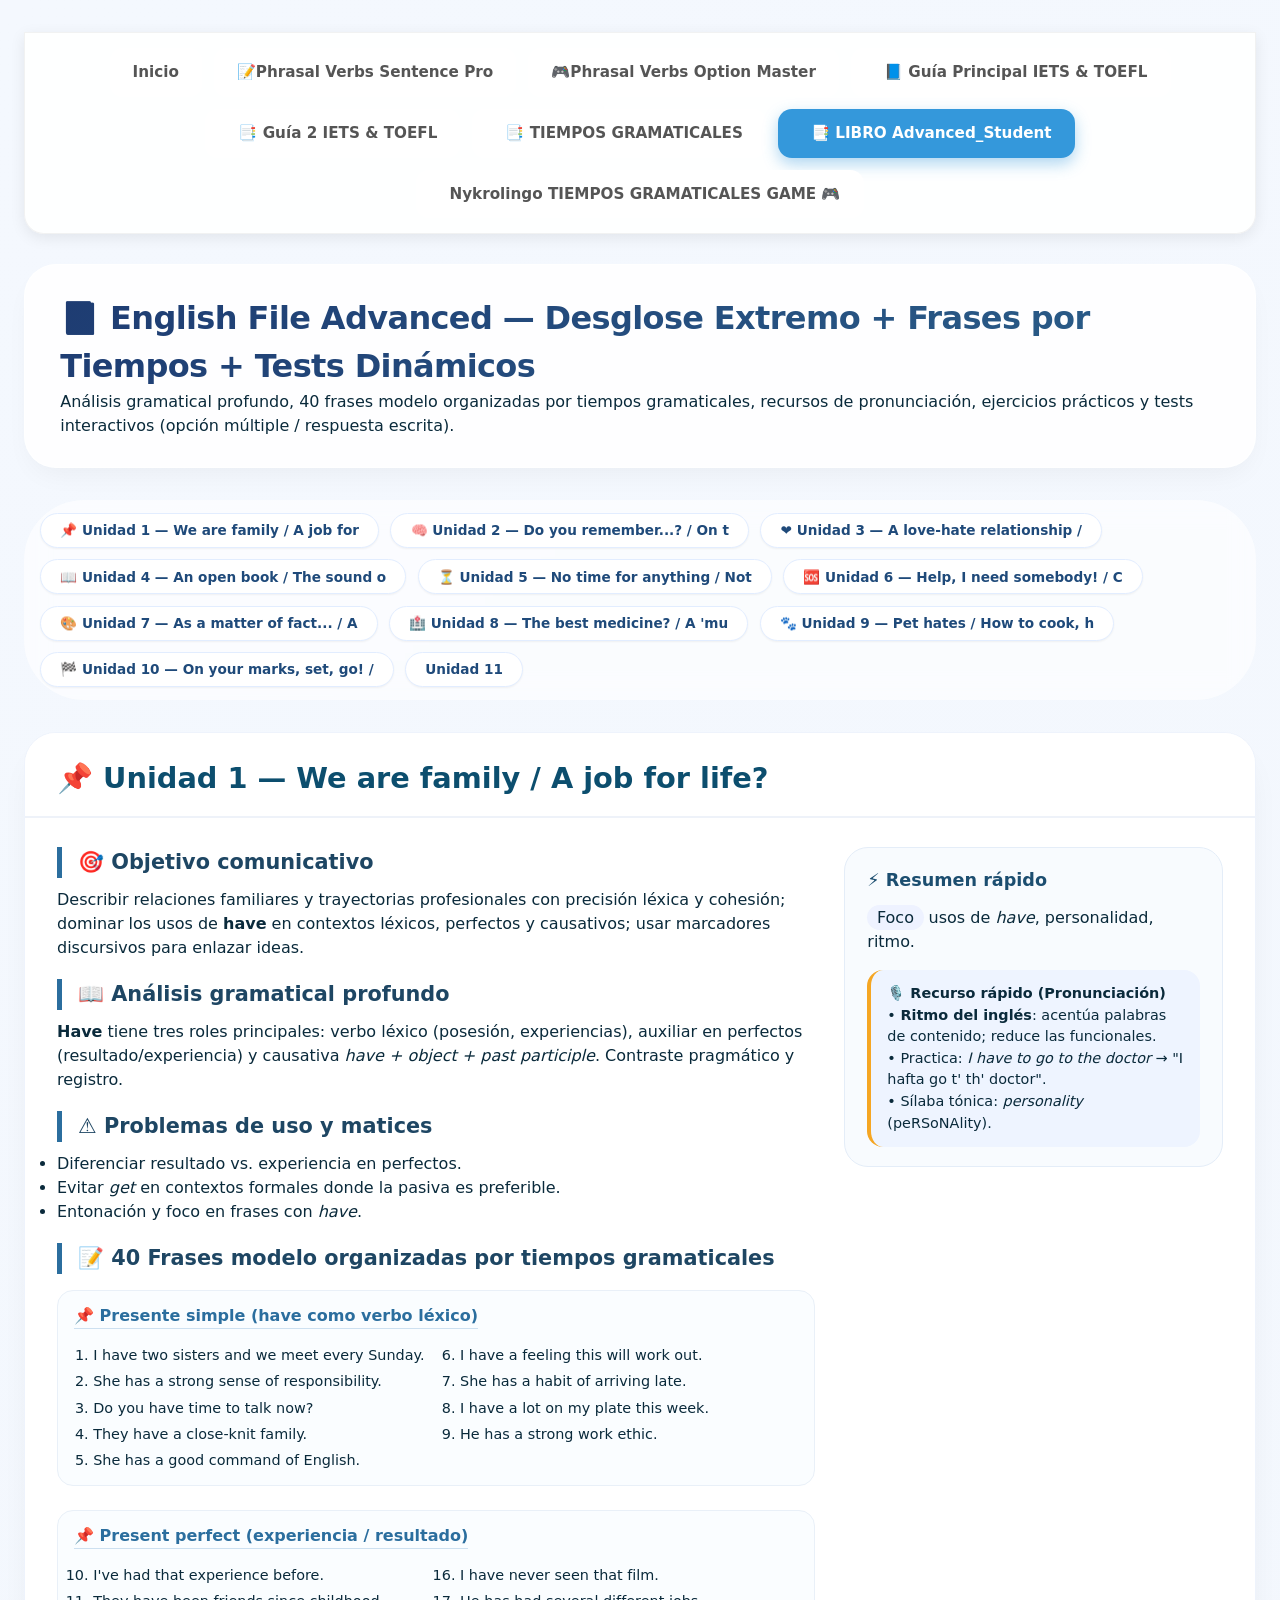
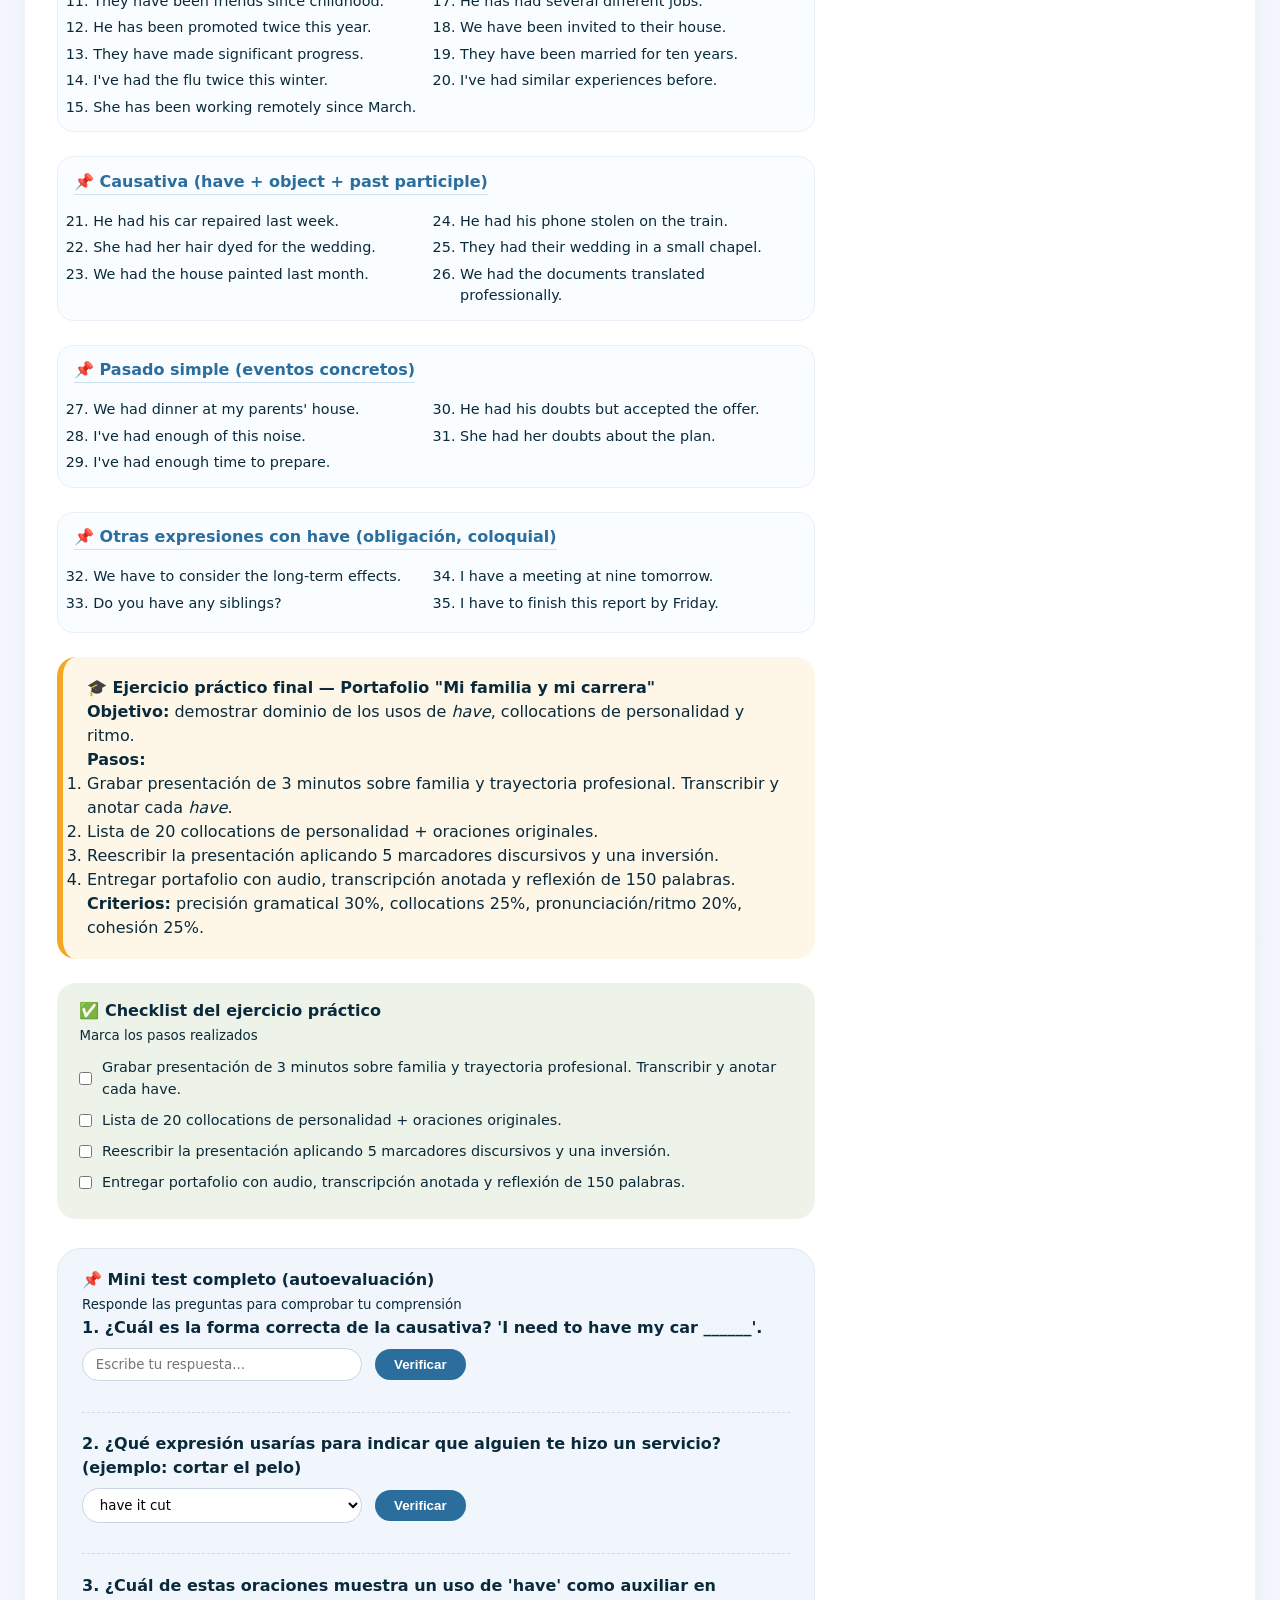
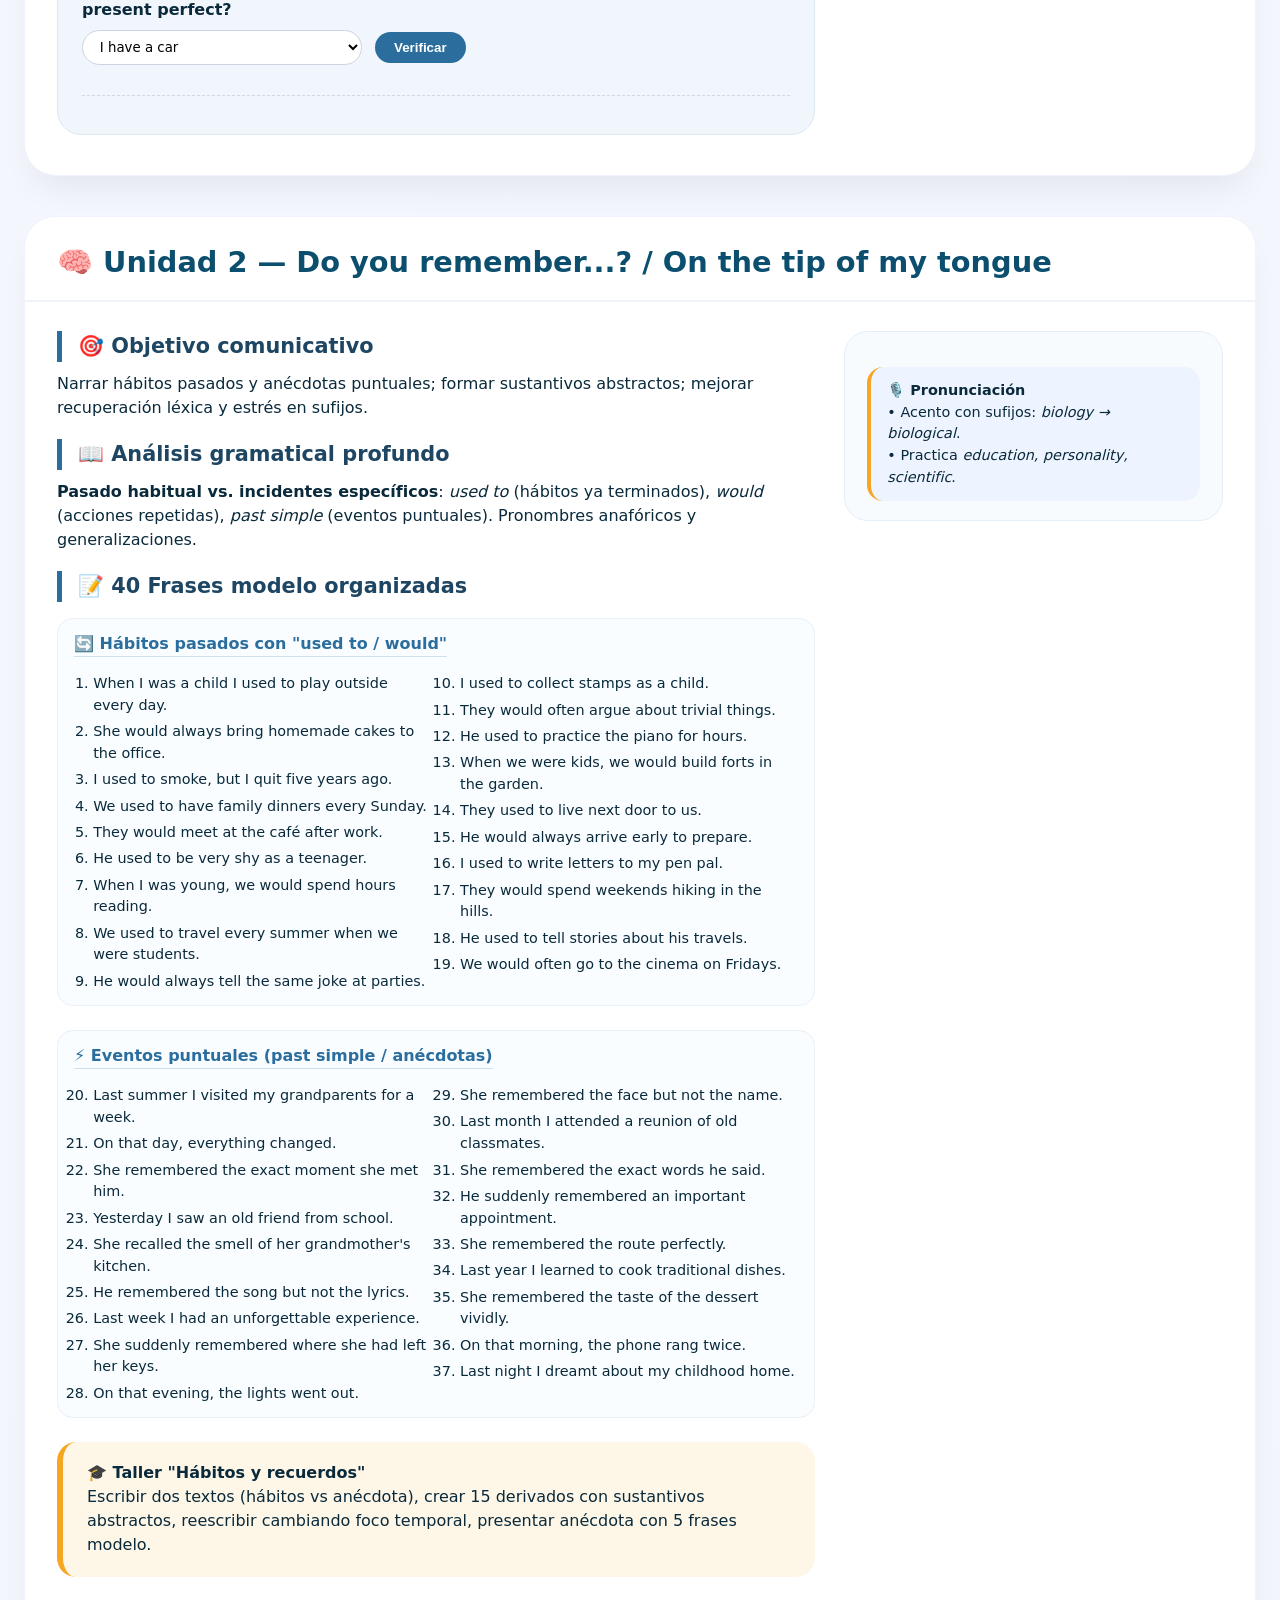
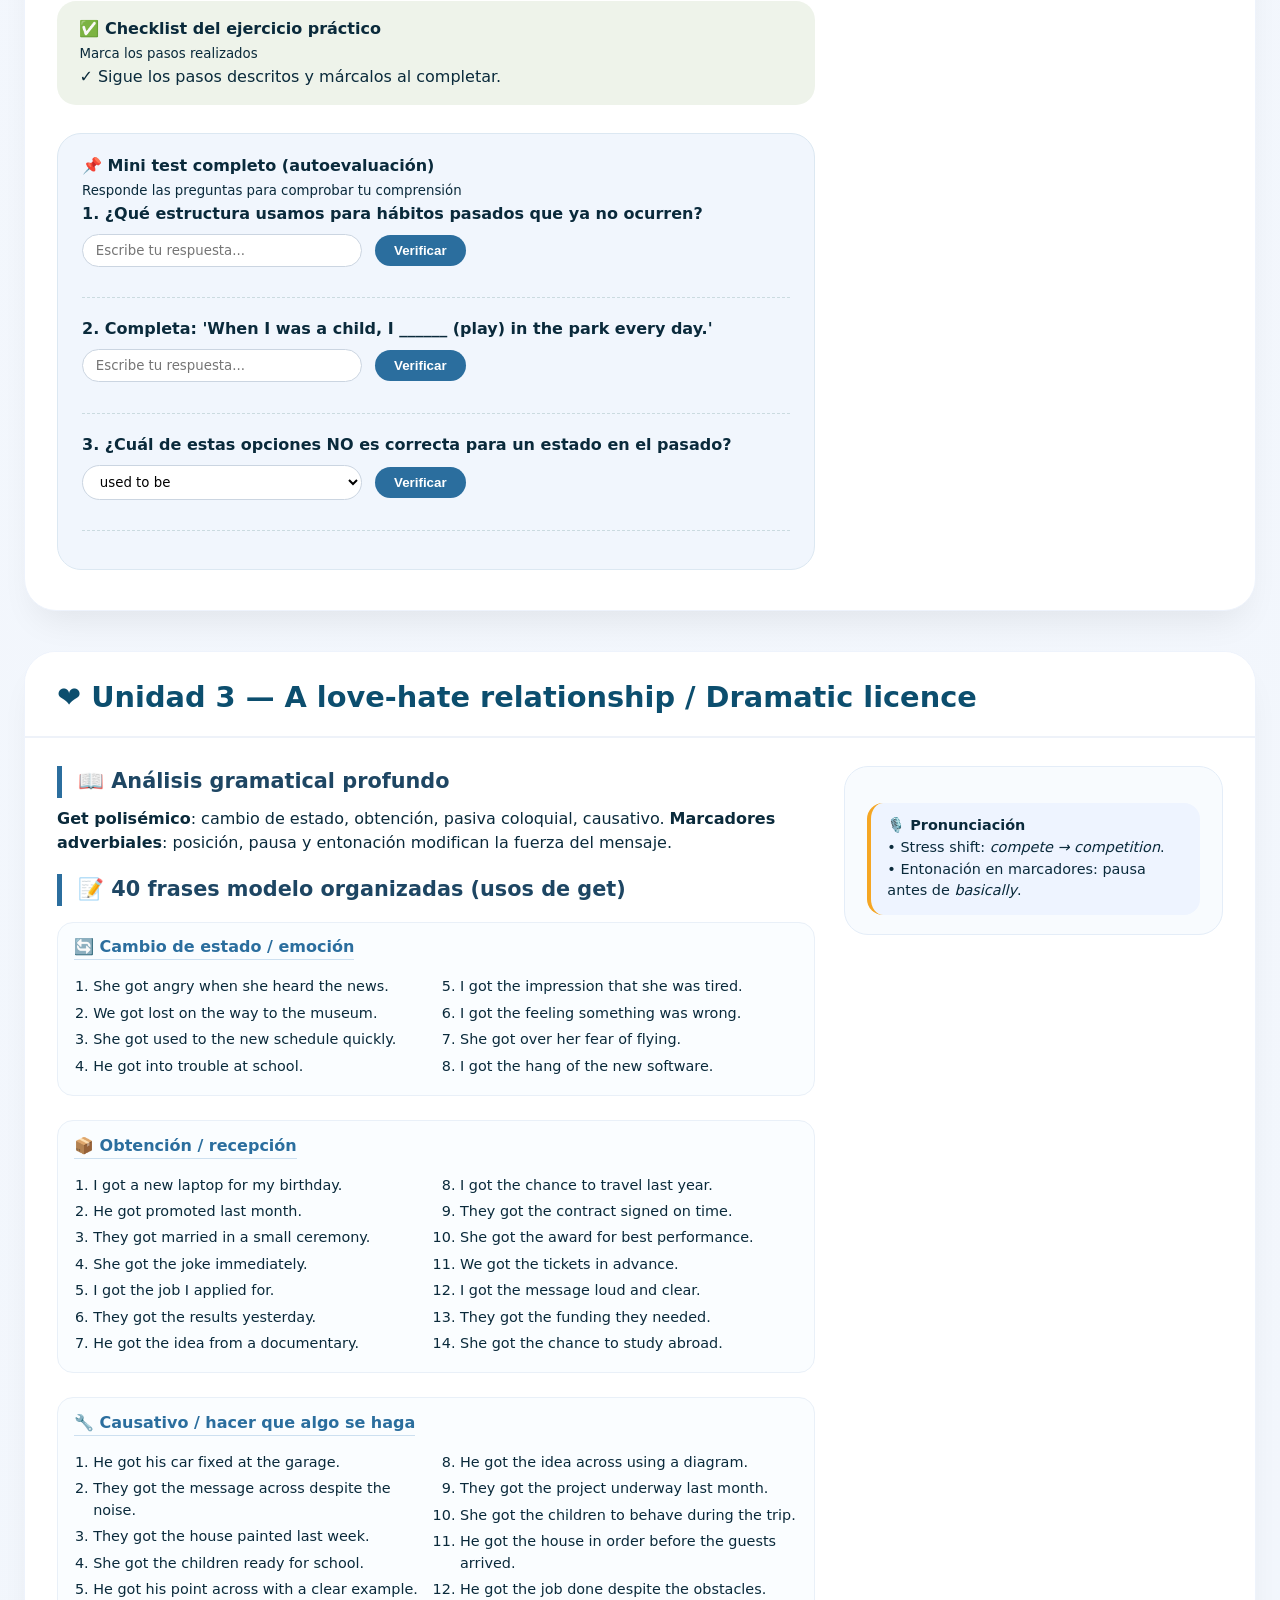
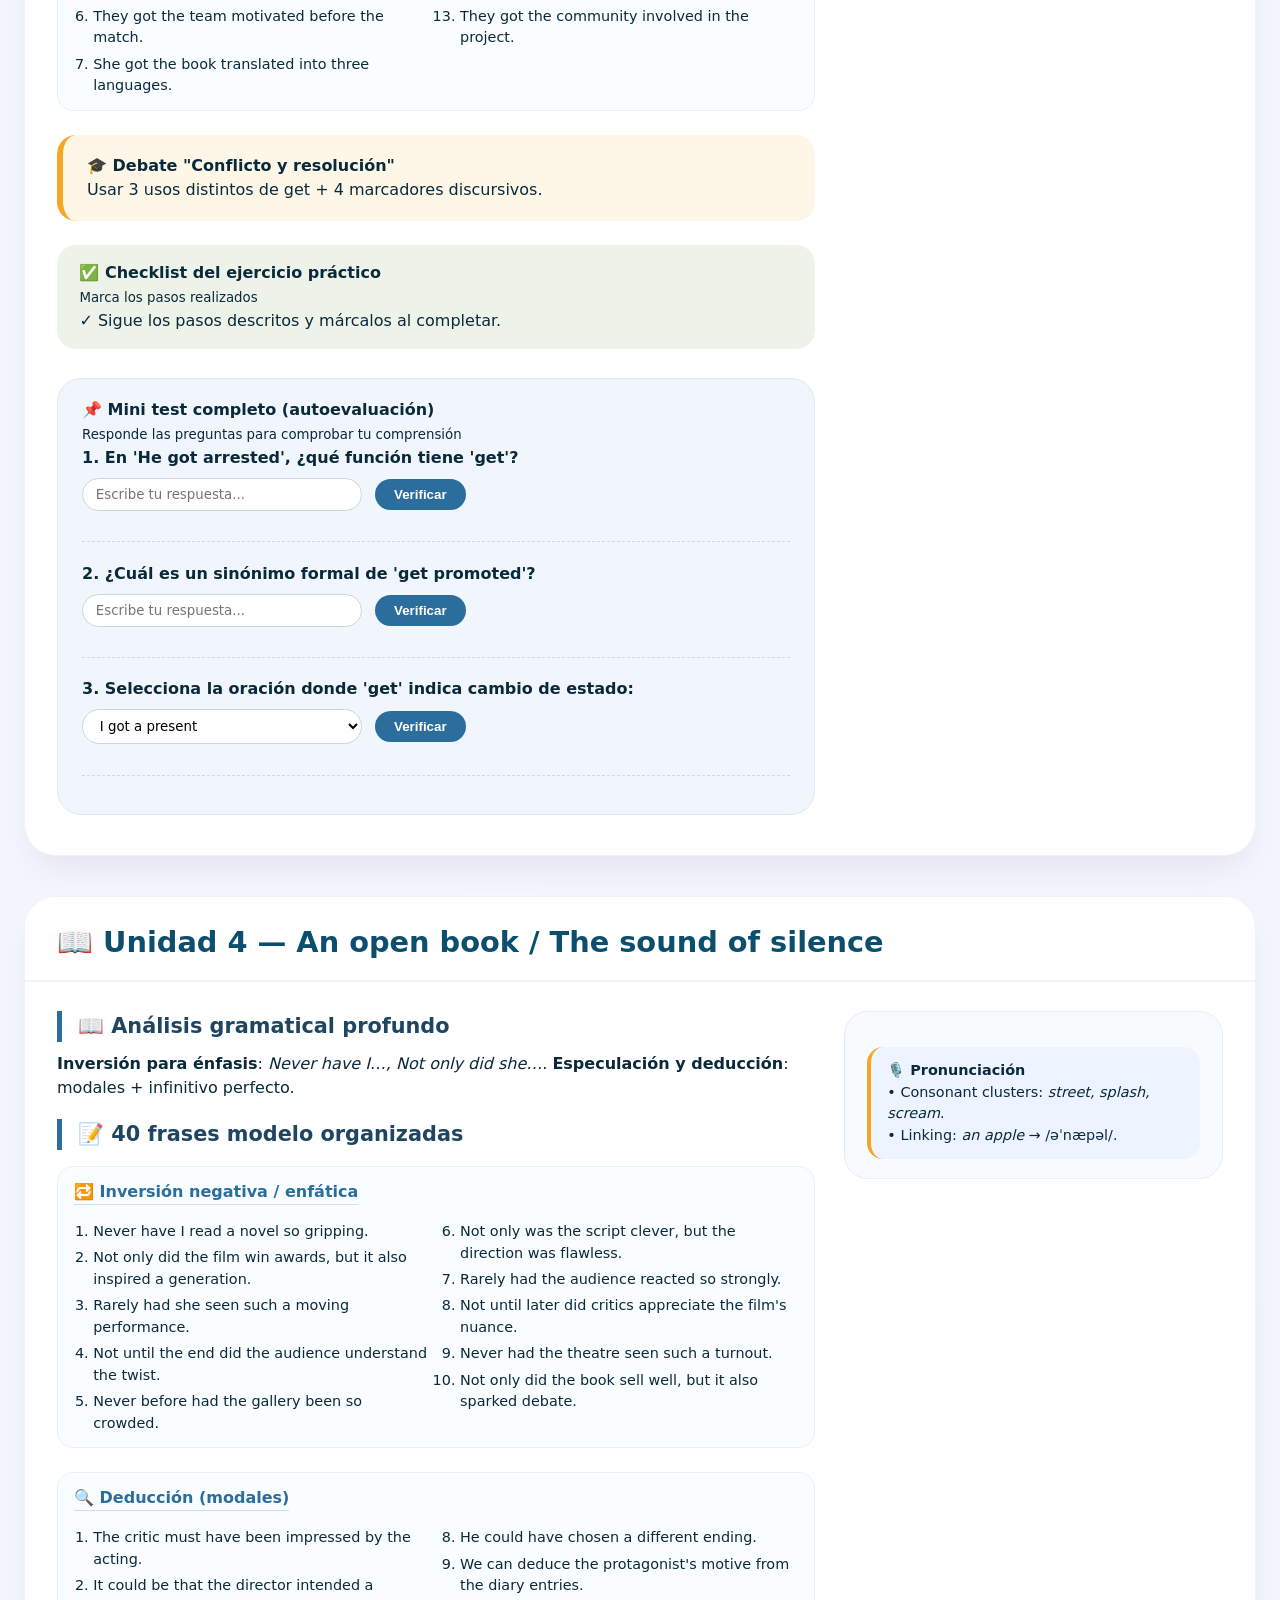
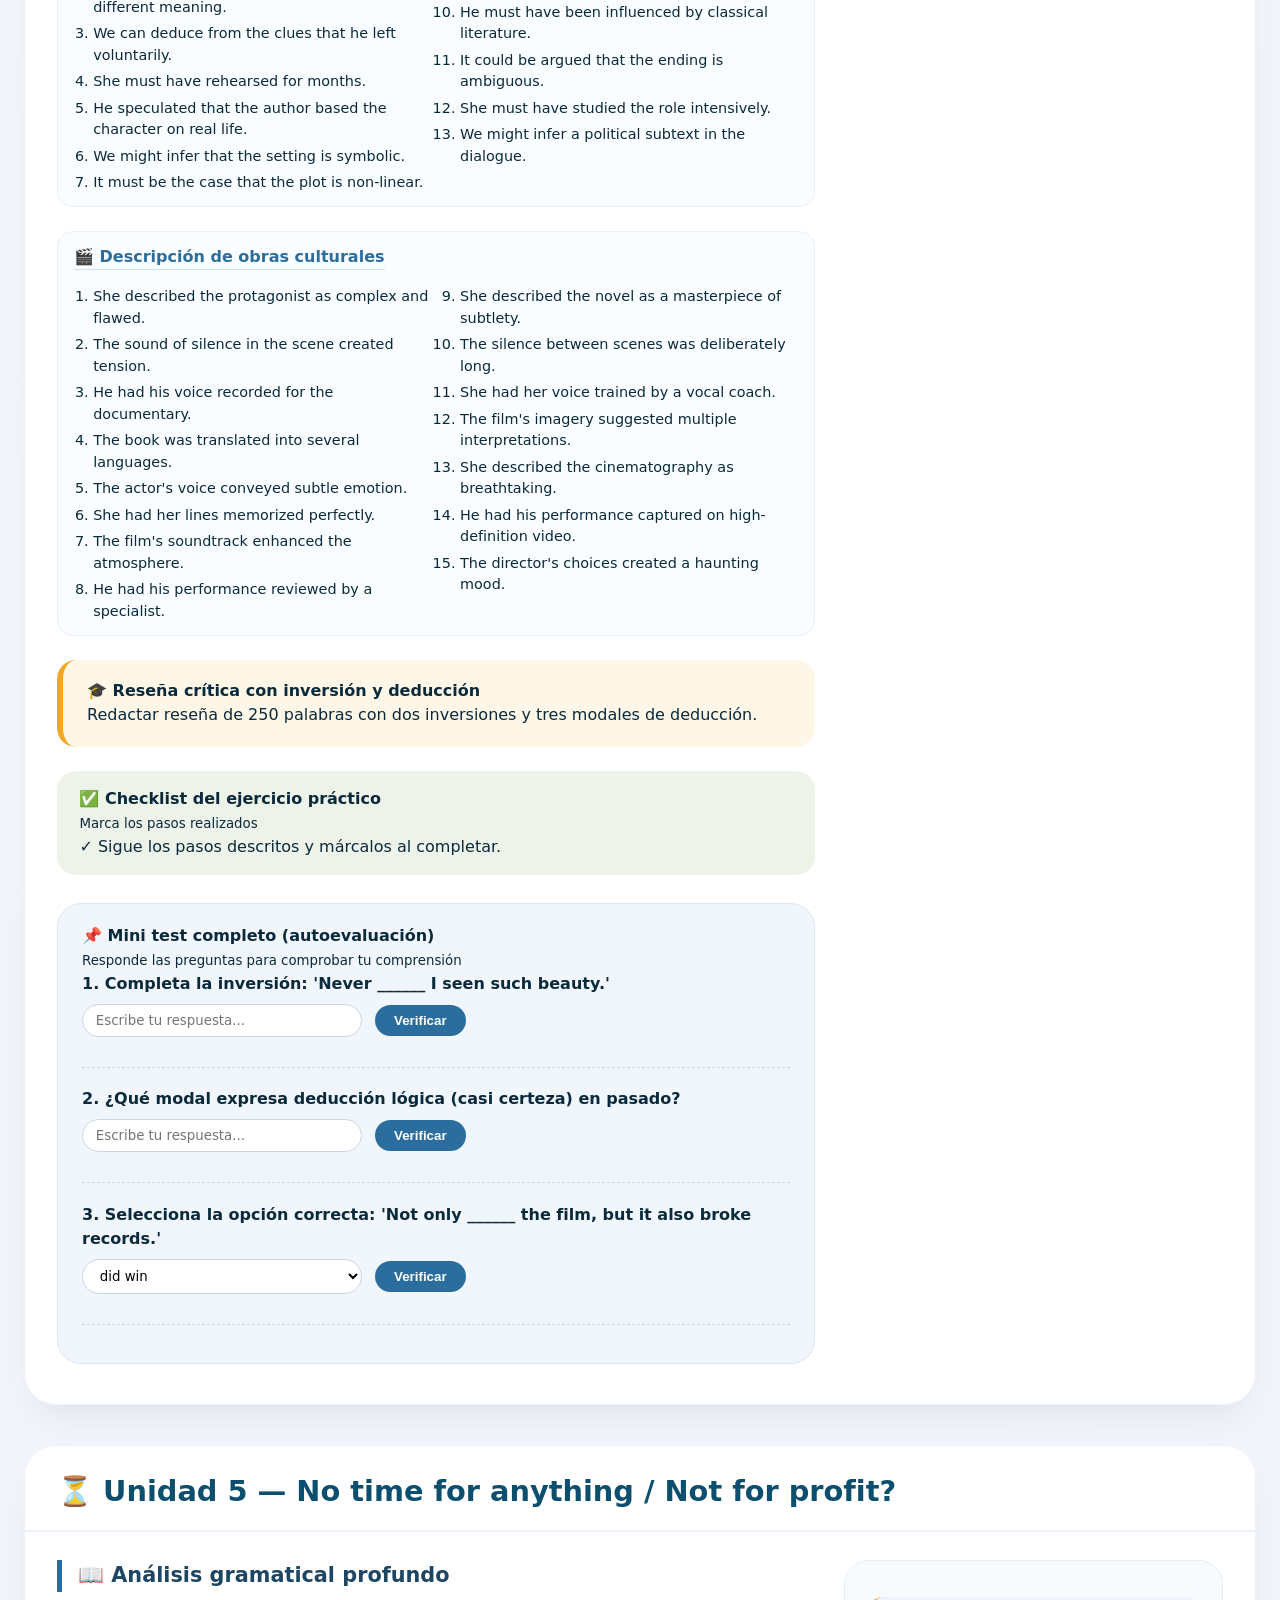
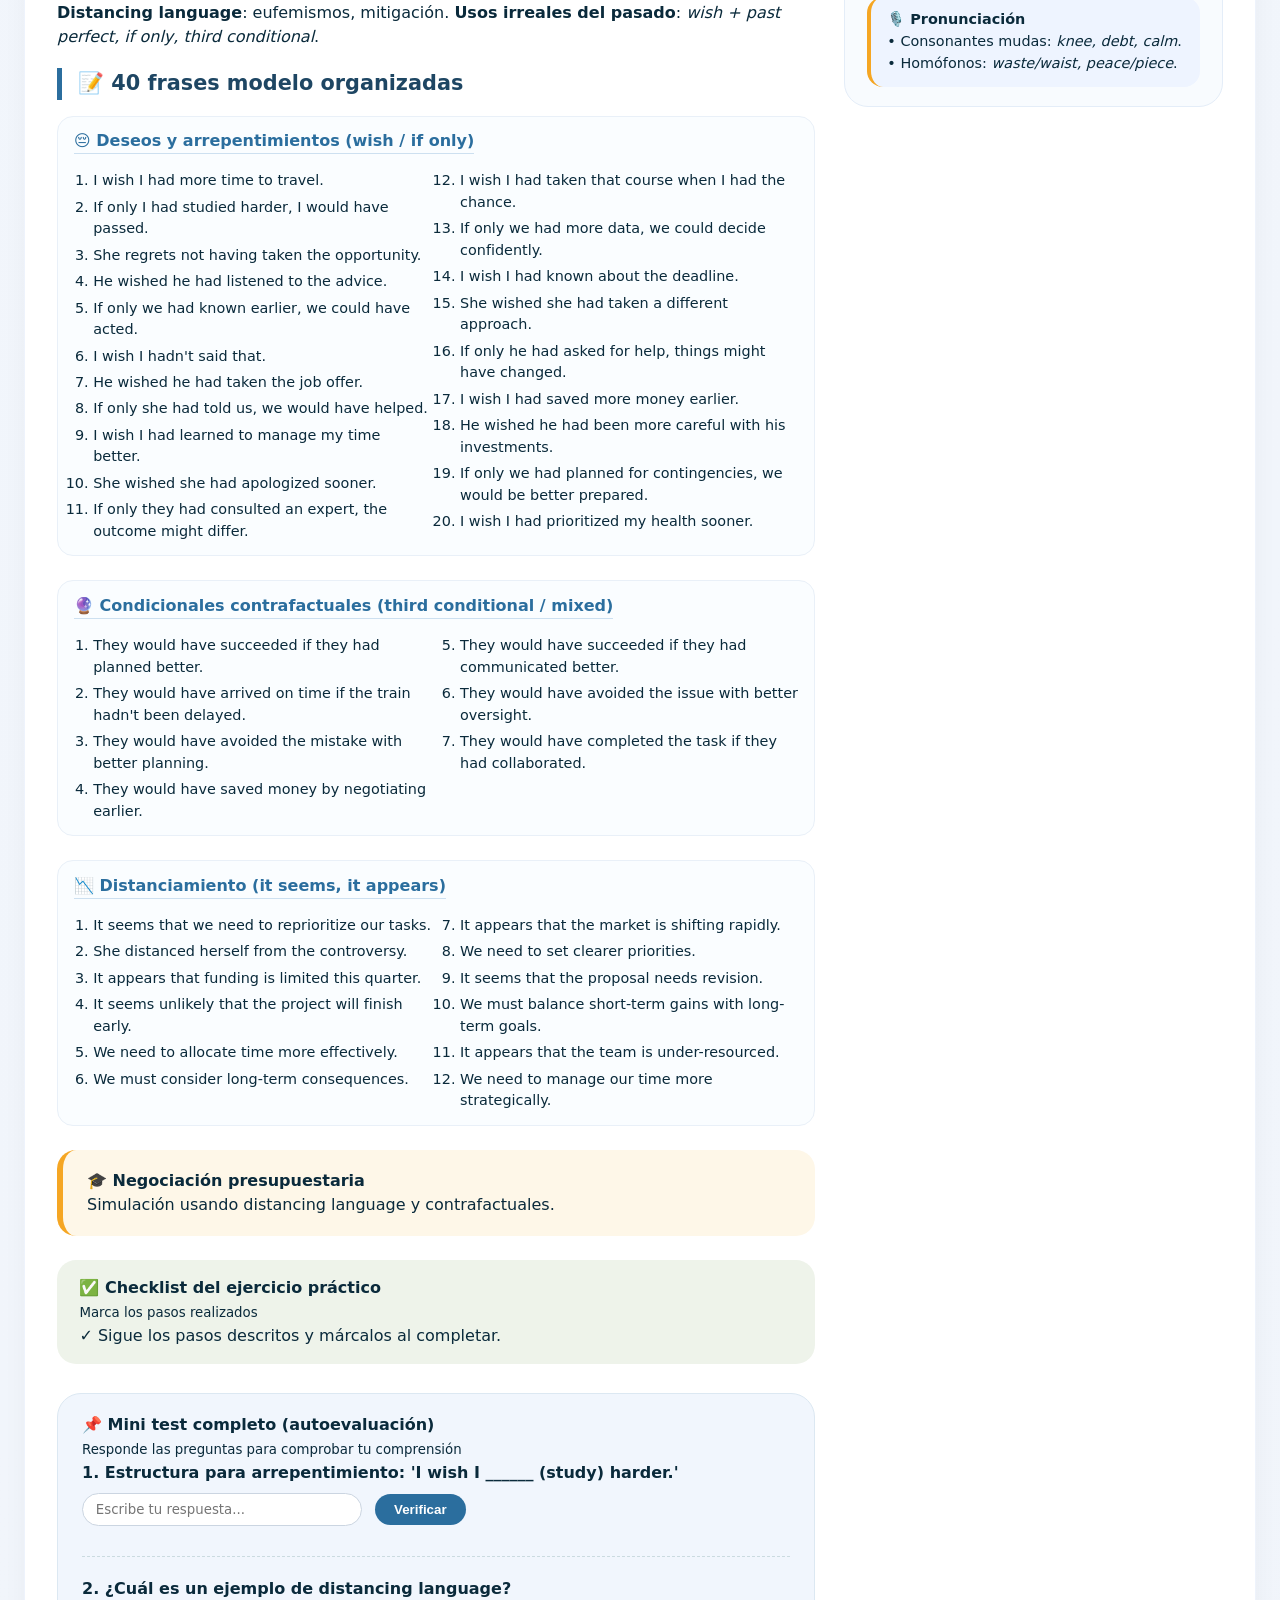
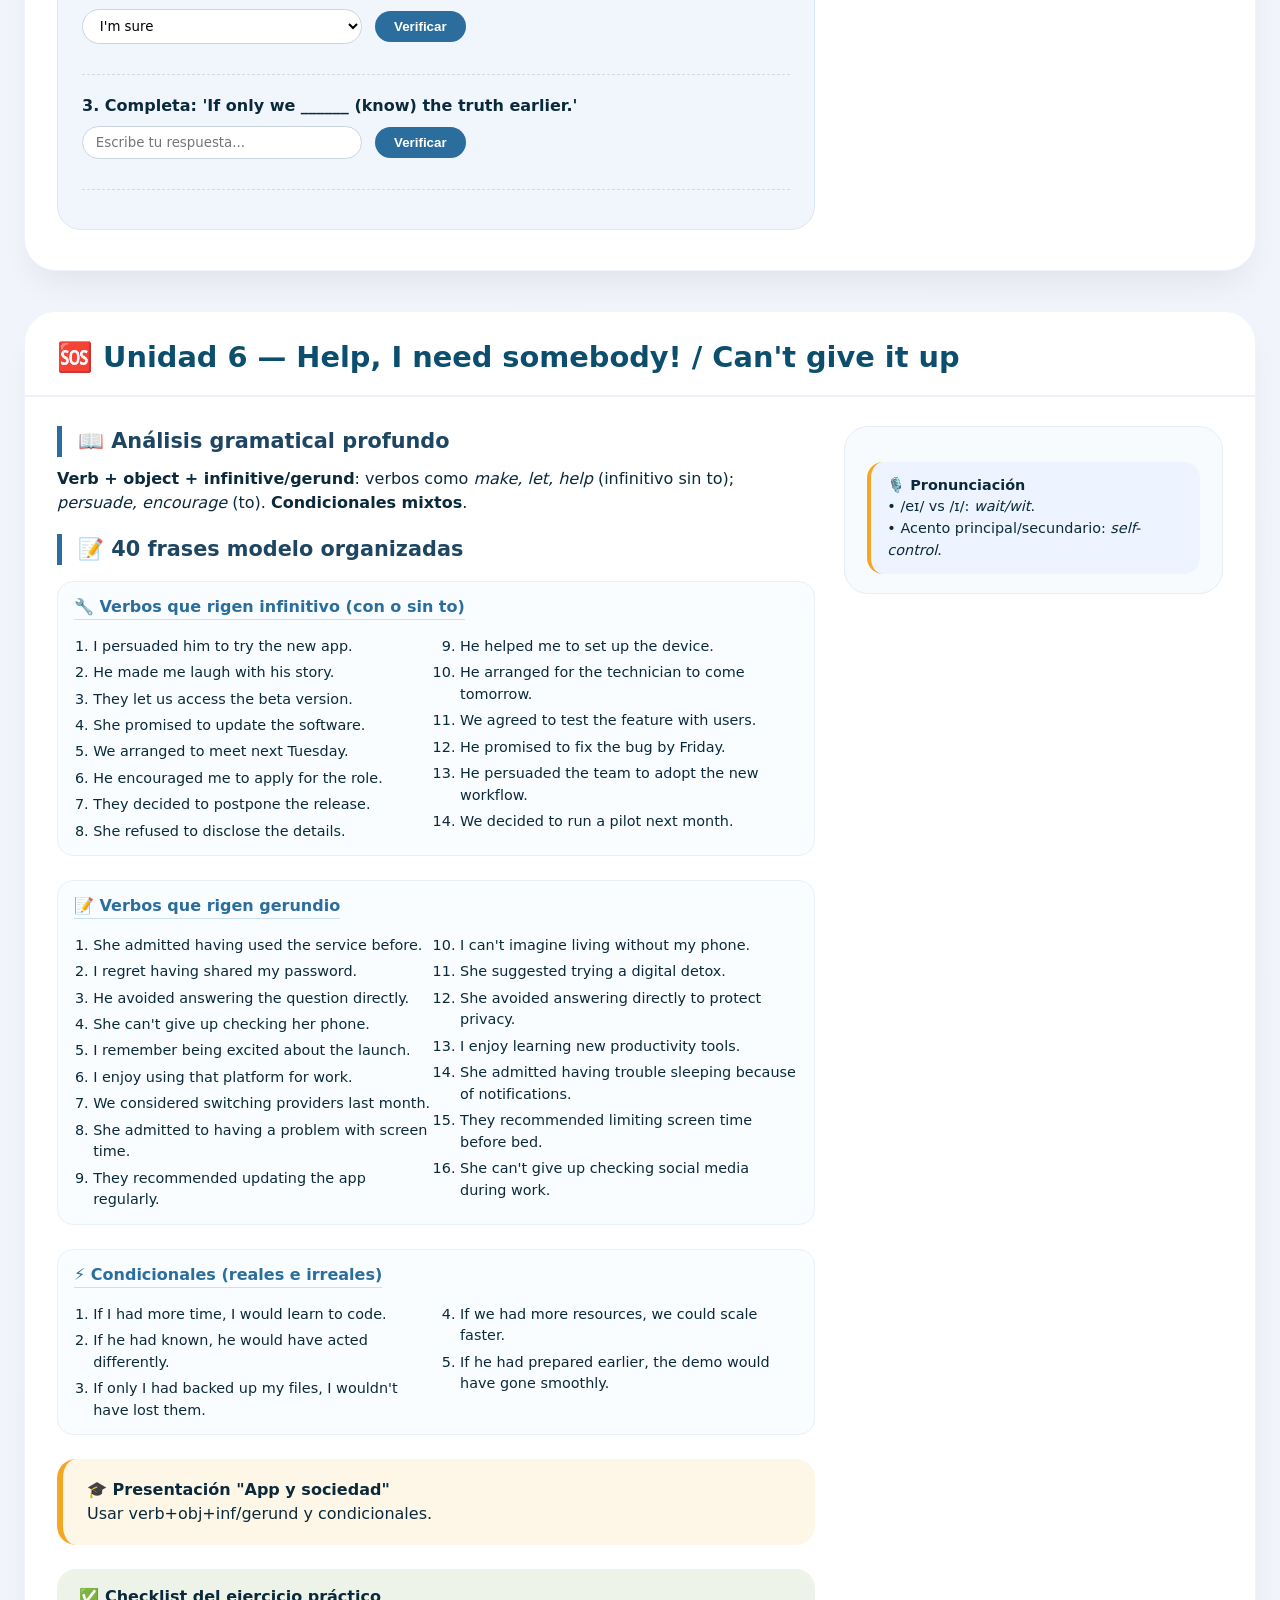
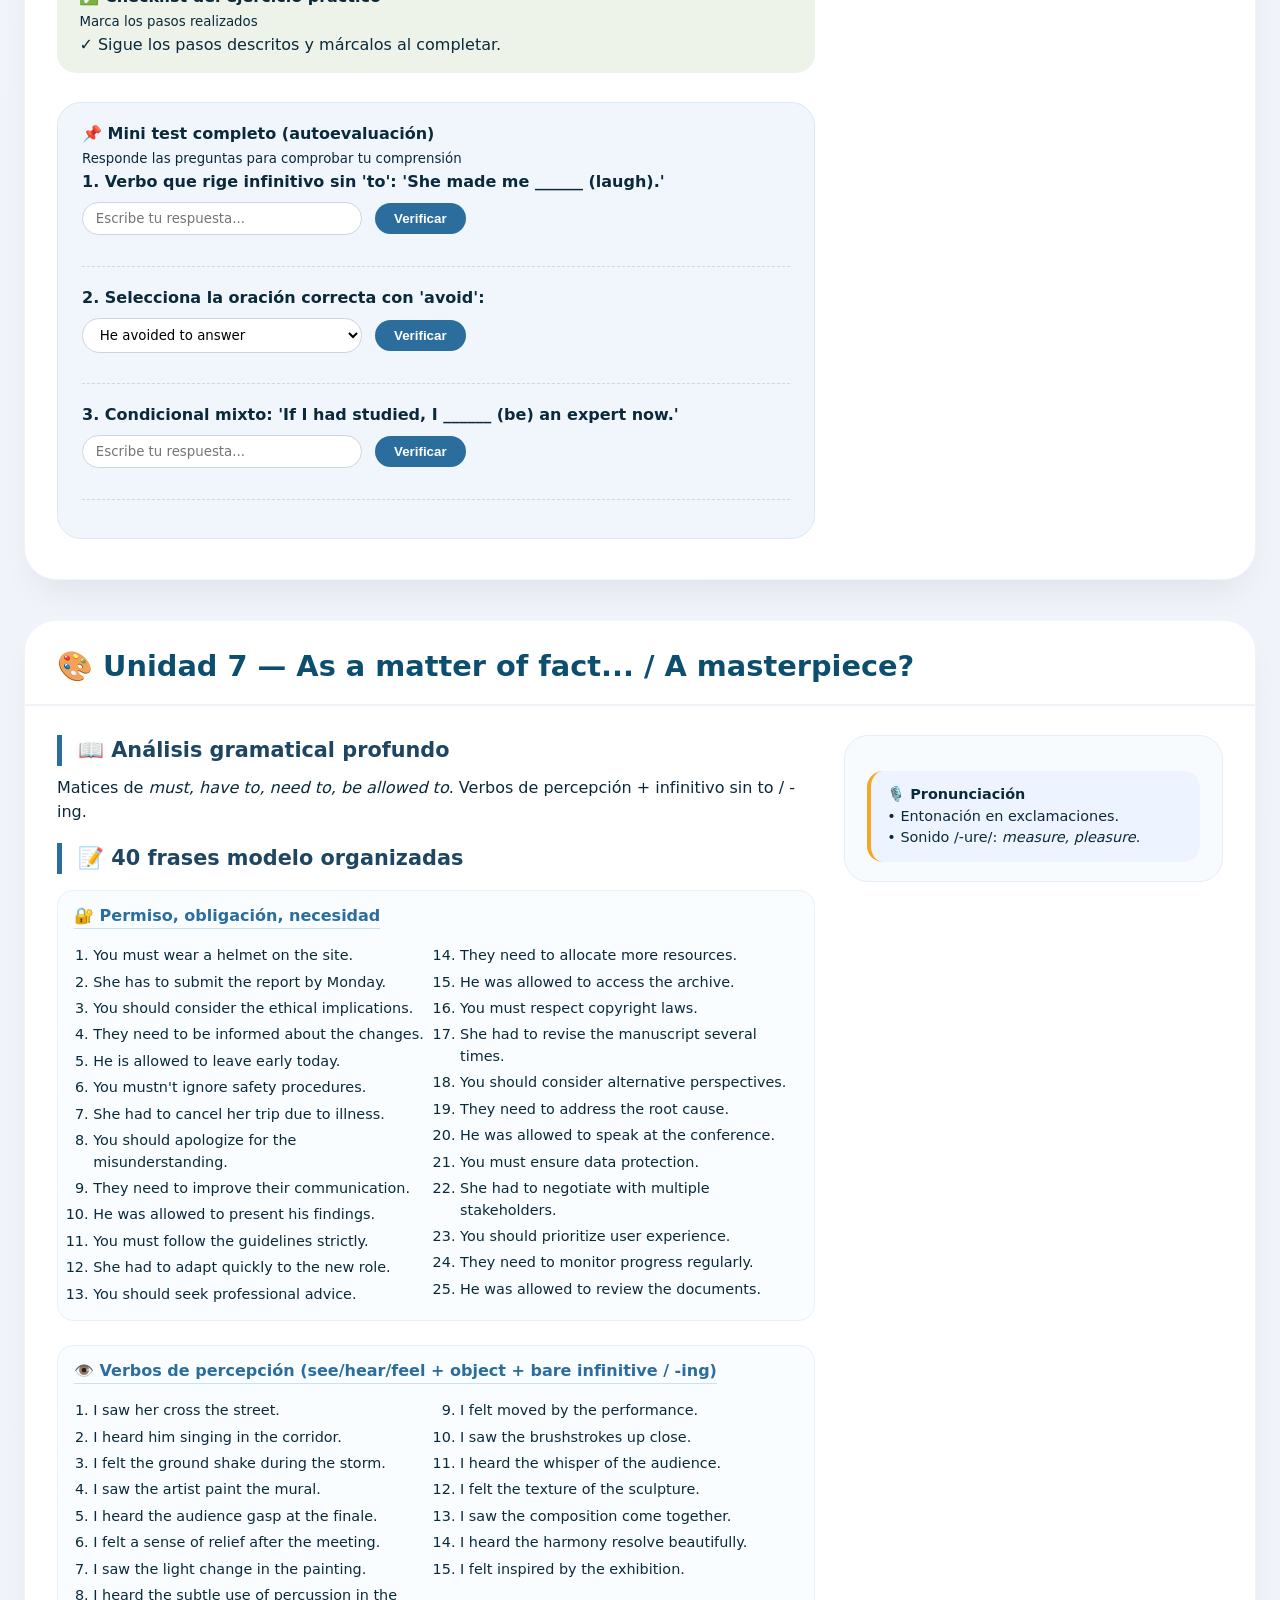
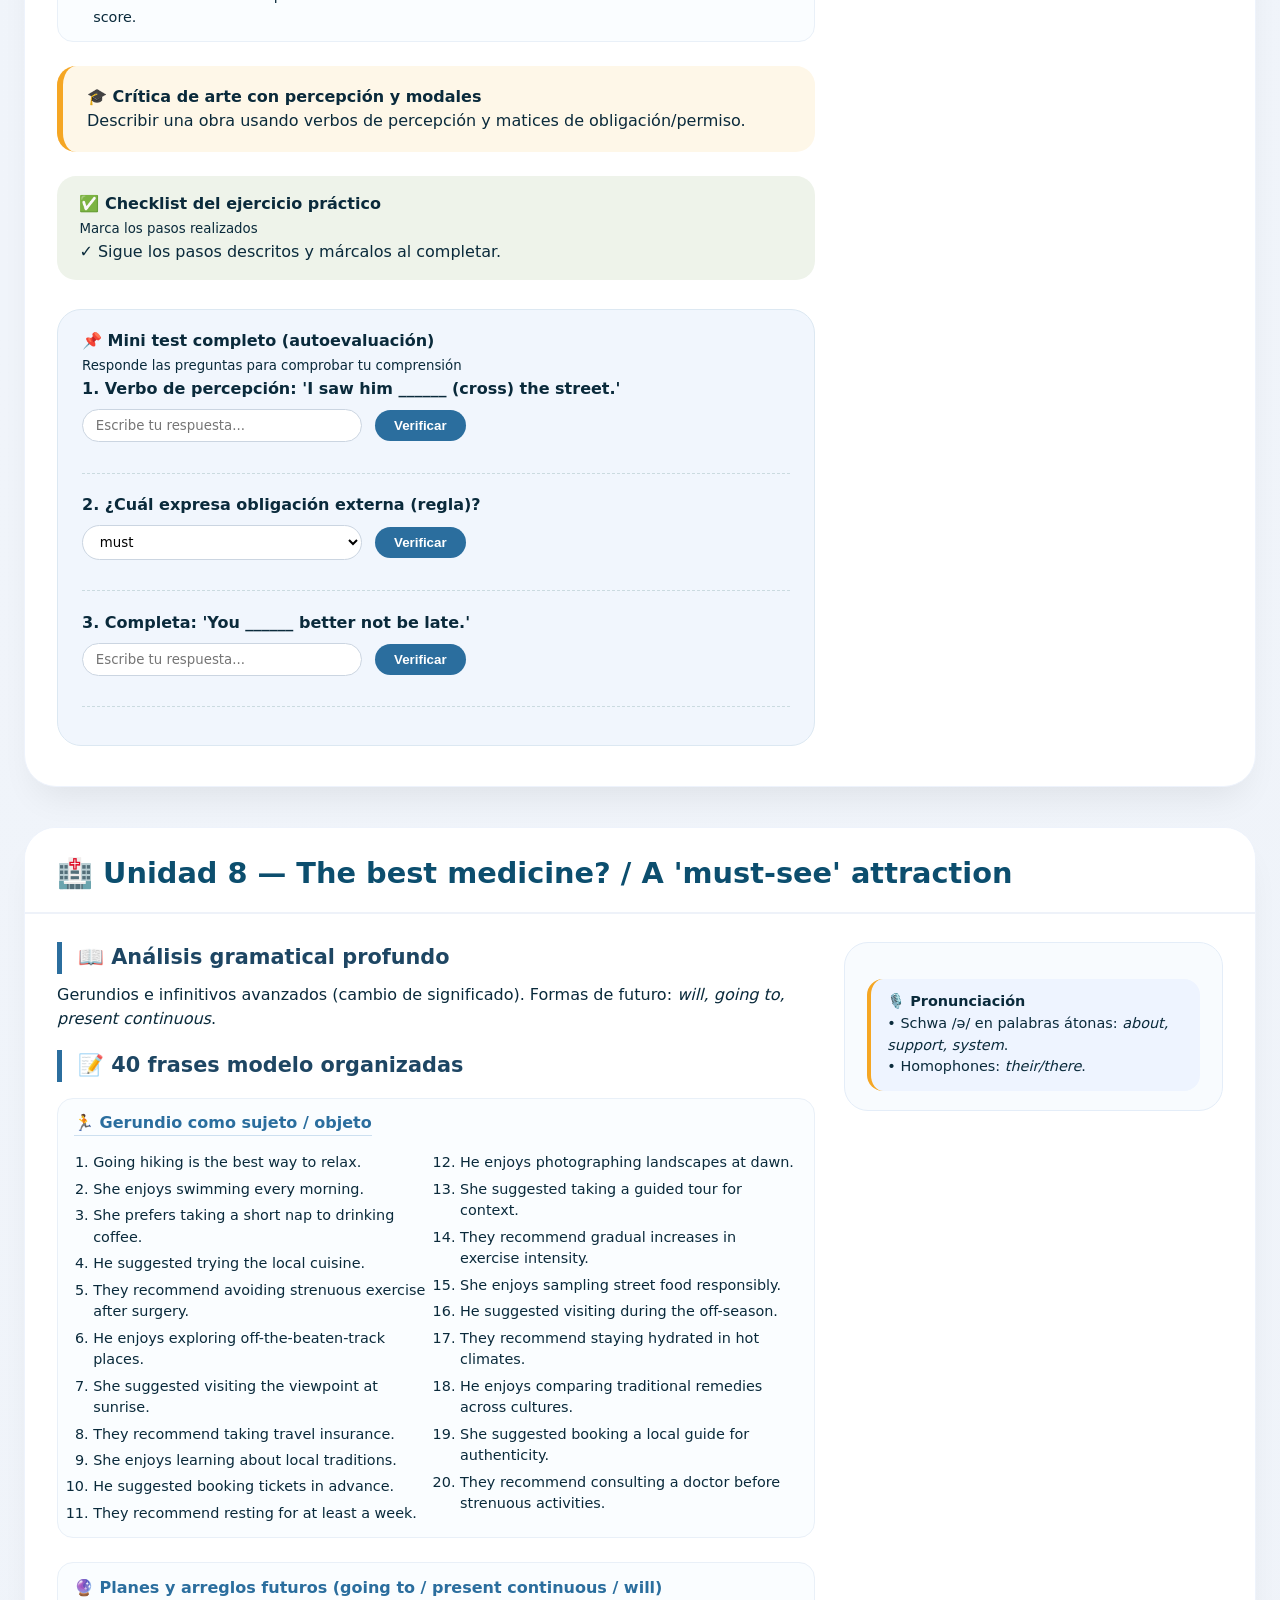
==== libro - copia.html @ 55592425 "Add files via upload pagina para estudiar C1 / C2 english" ====
<!DOCTYPE html>
<html lang="es">
<head>
  <meta charset="utf-8" />
  <meta name="viewport" content="width=device-width, initial-scale=1, viewport-fit=cover" />
  <title>English File Advanced — Desglose completo + Frases por tiempos + Tests dinámicos</title>
  <style>
    /* --- MÓDULO DE PESTAÑAS PROFESIONALES --- */
:root {
    --tab-bg: #ffffff;          /* Color de fondo de pestaña inactiva */
    --tab-hover: #f8fafc;      /* Color al pasar el mouse */
    --tab-active: #3498db;     /* Color de la pestaña donde estás (Azul) */
    --tab-text: #555555;       /* Color del texto */
}

.nav-tabs {
    display: flex;
    flex-wrap: wrap;           /* Se ajusta en celulares */
    justify-content: center;   /* Centra las pestañas */
    gap: 12px;                 /* Espacio entre pestañas */
    background: rgba(255, 255, 255, 0.9);
    padding: 15px;
    border-radius: 0 0 20px 20px; /* Bordes redondeados abajo */
    backdrop-filter: blur(10px); /* Efecto de vidrio (Glassmorphism) */
    box-shadow: 0 4px 15px rgba(0,0,0,0.08);
    position: sticky;          /* Se queda pegado al subir */
    top: 0;
    z-index: 1000;
    margin-bottom: 30px;
    border: 1px solid rgba(0,0,0,0.05);
}

.tab-link {
    text-decoration: none;     /* Quita el subrayado */
    color: var(--tab-text);
    padding: 12px 22px;
    border-radius: 14px;       /* Bordes muy suaves */
    font-size: 0.95rem;
    font-weight: 600;
    transition: all 0.3s cubic-bezier(0.4, 0, 0.2, 1);
    display: flex;
    align-items: center;
    gap: 10px;                 /* Espacio entre icono y texto */
    background: var(--tab-bg);
    border: 1px solid transparent;
}

/* Efecto al pasar el mouse */
.tab-link:hover {
    background: var(--tab-hover);
    color: var(--tab-active);
    transform: translateY(-3px); /* Pequeño salto hacia arriba */
    box-shadow: 0 5px 12px rgba(0,0,0,0.1);
}

/* Estilo de la pestaña Activa */
.tab-link.active {
    background: var(--tab-active);
    color: white !important;
    box-shadow: 0 6px 15px rgba(52, 152, 219, 0.4); /* Brillo azul */
}

/* Ajuste para iconos */
.tab-link i {
    font-size: 1.1rem;
}
    * {
      margin: 0;
      padding: 0;
      box-sizing: border-box;
    }

    body {
      font-family: 'Inter', system-ui, -apple-system, 'Segoe UI', Roboto, Helvetica, sans-serif;
      background: linear-gradient(145deg, #f4f8fe 0%, #eef2f8 100%);
      color: #0a2a3b;
      padding: 2rem 1.5rem;
      line-height: 1.5;
    }

    .container {
      max-width: 1400px;
      margin: 0 auto;
    }

    .hero {
      background: rgba(255,255,255,0.85);
      backdrop-filter: blur(8px);
      border-radius: 2rem;
      padding: 1.8rem 2.2rem;
      margin-bottom: 2rem;
      box-shadow: 0 12px 28px -8px rgba(0,0,0,0.05);
      border: 1px solid rgba(255,255,255,0.7);
    }

    .hero h1 {
      font-size: 2rem;
      font-weight: 800;
      background: linear-gradient(135deg, #1e3c72, #2b5f8a);
      background-clip: text;
      -webkit-background-clip: text;
      color: transparent;
      letter-spacing: -0.02em;
    }

    .nav-pills {
      display: flex;
      flex-wrap: wrap;
      gap: 0.7rem;
      margin-bottom: 2rem;
      position: sticky;
      top: 0.5rem;
      background: rgba(255,255,255,0.6);
      backdrop-filter: blur(12px);
      padding: 0.8rem 1rem;
      border-radius: 60px;
      z-index: 10;
    }

    .nav-pills a {
      background: white;
      padding: 0.4rem 1.2rem;
      border-radius: 40px;
      text-decoration: none;
      font-weight: 600;
      font-size: 0.85rem;
      color: #1f4a7a;
      box-shadow: 0 1px 2px rgba(0,0,0,0.05);
      transition: all 0.2s;
      border: 1px solid #e2edff;
    }

    .nav-pills a:hover {
      background: #1f4a7a;
      color: white;
      transform: translateY(-2px);
    }

    .unit-card {
      background: #ffffff;
      border-radius: 2rem;
      margin-bottom: 2.5rem;
      box-shadow: 0 20px 35px -12px rgba(0,0,0,0.08);
      overflow: hidden;
      border: 1px solid #eef3fc;
    }

    .unit-header {
      background: #ffffff;
      padding: 1.5rem 2rem 0.8rem 2rem;
      border-bottom: 2px solid #eef2f9;
    }

    .unit-header h2 {
      font-size: 1.8rem;
      font-weight: 700;
      color: #0c4e6e;
      margin-bottom: 0.2rem;
    }

    .grid-2col {
      display: grid;
      grid-template-columns: 2fr 1fr;
      gap: 1.8rem;
      padding: 1.8rem 2rem 2rem 2rem;
    }

    @media (max-width: 880px) {
      .grid-2col {
        grid-template-columns: 1fr;
        padding: 1.5rem;
      }
    }

    .main-content h3 {
      font-size: 1.3rem;
      font-weight: 600;
      color: #1e4663;
      margin: 1.2rem 0 0.6rem 0;
      border-left: 5px solid #2b6e9e;
      padding-left: 1rem;
    }

    .main-content h3:first-of-type {
      margin-top: 0;
    }

    /* Estilos para las secciones de frases modelo organizadas */
    .model-group {
      margin: 1rem 0 1.5rem 0;
      background: #fafdff;
      border-radius: 1rem;
      padding: 0.8rem 1rem;
      border: 1px solid #e9f0f8;
    }
    .model-group h4 {
      color: #2b6e9e;
      font-size: 1rem;
      margin-bottom: 0.5rem;
      border-bottom: 1px solid #cde0f0;
      display: inline-block;
    }
    .model-list {
      columns: 2;
      column-gap: 1.8rem;
      list-style: decimal;
      font-size: 0.9rem;
      margin: 0.5rem 0 0 1.2rem;
    }
    .model-list li {
      margin-bottom: 0.3rem;
      break-inside: avoid;
    }

    .exercise-box {
      background: #fef7e8;
      border-left: 6px solid #f5a623;
      padding: 1.2rem 1.5rem;
      border-radius: 1.2rem;
      margin: 1.5rem 0;
    }

    .sidebar {
      background: #f8fbfe;
      border-radius: 1.5rem;
      padding: 1.2rem 1.4rem;
      border: 1px solid #e4edf8;
      height: fit-content;
    }

    .sidebar h4 {
      font-size: 1.1rem;
      font-weight: 700;
      margin-bottom: 0.8rem;
      color: #1c4e70;
    }

    .pronunciation-tip {
      background: #eef4ff;
      border-left: 4px solid #f5a623;
      padding: 0.8rem 1rem;
      border-radius: 1rem;
      margin-top: 1rem;
      font-size: 0.9rem;
    }

    .interactive-quiz {
      background: #f1f6fd;
      border-radius: 1.5rem;
      padding: 1.2rem 1.5rem;
      margin: 1.8rem 0 0.5rem 0;
      border: 1px solid #dce8f2;
    }

    .quiz-question {
      margin-bottom: 1.2rem;
      padding-bottom: 0.8rem;
      border-bottom: 1px dashed #cbdbe0;
    }

    .quiz-question p {
      font-weight: 600;
      margin-bottom: 0.5rem;
    }

    .quiz-input, .quiz-select {
      width: 100%;
      max-width: 280px;
      padding: 0.5rem 0.8rem;
      border-radius: 60px;
      border: 1px solid #cbd5e1;
      background: white;
      font-family: inherit;
      margin-right: 0.8rem;
    }

    .quiz-check {
      background: #2b6e9e;
      color: white;
      border: none;
      padding: 0.5rem 1.2rem;
      border-radius: 40px;
      font-weight: 600;
      cursor: pointer;
      transition: 0.1s;
    }

    .quiz-feedback {
      margin-top: 0.5rem;
      font-size: 0.85rem;
      padding: 0.3rem 0;
    }

    .quiz-feedback.correct {
      color: #1f7b4d;
    }
    .quiz-feedback.incorrect {
      color: #c2410c;
    }

    .checklist-interactive {
      background: #eef3ea;
      border-radius: 1.2rem;
      padding: 1rem 1.4rem;
      margin-top: 1.2rem;
    }
    .checklist-item {
      display: flex;
      align-items: center;
      gap: 0.6rem;
      margin: 0.6rem 0;
    }
    .checklist-item label {
      font-size: 0.9rem;
    }

    footer {
      text-align: center;
      margin-top: 3rem;
      padding: 1.5rem;
      color: #4a627a;
      font-size: 0.85rem;
      border-top: 1px solid #dce5f0;
    }
  </style>
</head>
<body>
    <div class="container">
    <nav class="nav-tabs">
      <a href="index.html" class="tab-link">Inicio</a>
        <a href="Sentence Master Pro.html" class="tab-link">📝Phrasal Verbs Sentence Pro</a>
        <a href="phrasalverbs.html" class="tab-link">🎮Phrasal Verbs Option Master</a>
        <a href="guia.html" class="tab-link"><i class="fas fa-book"></i> 📘 Guía Principal IETS & TOEFL</a>
        <a href="guia%202.html" class="tab-link"><i class="fas fa-file-alt"></i> 📑 Guía 2 IETS & TOEFL</a>
        <a href="tiempos.html" class="tab-link"><i class="fas fa-file-alt"></i> 📑 TIEMPOS GRAMATICALES</a>
        <a href="libro - copia.html" class="tab-link active"><i class="fas fa-bookmark"></i> 📑 LIBRO  Advanced_Student</a>
        <a href="nykrolingo tiempos gramaticales.html" class="tab-link"><i class="fas fa-file-alt"></i>  Nykrolingo TIEMPOS GRAMATICALES GAME 🎮</a>
    </nav>
<div class="container">
  <div class="hero">
    <h1>📘 English File Advanced — Desglose Extremo + Frases por Tiempos + Tests Dinámicos</h1>
    <p>Análisis gramatical profundo, 40 frases modelo organizadas por tiempos gramaticales, recursos de pronunciación, ejercicios prácticos y tests interactivos (opción múltiple / respuesta escrita).</p>
  </div>

  <div class="nav-pills" id="dynamicToc"></div>

  <!-- ================= UNIDAD 1 (con frases organizadas por tiempos) ================= -->
  <section id="unit1" class="unit-card">
    <div class="unit-header"><h2>📌 Unidad 1 — We are family / A job for life?</h2></div>
    <div class="grid-2col">
      <div class="main-content">
        <h3>🎯 Objetivo comunicativo</h3>
        <p>Describir relaciones familiares y trayectorias profesionales con precisión léxica y cohesión; dominar los usos de <strong>have</strong> en contextos léxicos, perfectos y causativos; usar marcadores discursivos para enlazar ideas.</p>
        
        <h3>📖 Análisis gramatical profundo</h3>
        <p><strong>Have</strong> tiene tres roles principales: verbo léxico (posesión, experiencias), auxiliar en perfectos (resultado/experiencia) y causativa <em>have + object + past participle</em>. Contraste pragmático y registro.</p>
        
        <h3>⚠️ Problemas de uso y matices</h3>
        <ul><li>Diferenciar resultado vs. experiencia en perfectos.</li><li>Evitar <em>get</em> en contextos formales donde la pasiva es preferible.</li><li>Entonación y foco en frases con <em>have</em>.</li></ul>
        
        <h3>📝 40 Frases modelo organizadas por tiempos gramaticales</h3>
        <div class="model-group"><h4>📌 Presente simple (have como verbo léxico)</h4><ol class="model-list" start="1"><li>I have two sisters and we meet every Sunday.</li><li>She has a strong sense of responsibility.</li><li>Do you have time to talk now?</li><li>They have a close-knit family.</li><li>She has a good command of English.</li><li>I have a feeling this will work out.</li><li>She has a habit of arriving late.</li><li>I have a lot on my plate this week.</li><li>He has a strong work ethic.</li></ol></div>
        <div class="model-group"><h4>📌 Present perfect (experiencia / resultado)</h4><ol class="model-list" start="10"><li>I've had that experience before.</li><li>They have been friends since childhood.</li><li>He has been promoted twice this year.</li><li>They have made significant progress.</li><li>I've had the flu twice this winter.</li><li>She has been working remotely since March.</li><li>I have never seen that film.</li><li>He has had several different jobs.</li><li>We have been invited to their house.</li><li>They have been married for ten years.</li><li>I've had similar experiences before.</li></ol></div>
        <div class="model-group"><h4>📌 Causativa (have + object + past participle)</h4><ol class="model-list" start="21"><li>He had his car repaired last week.</li><li>She had her hair dyed for the wedding.</li><li>We had the house painted last month.</li><li>He had his phone stolen on the train.</li><li>They had their wedding in a small chapel.</li><li>We had the documents translated professionally.</li></ol></div>
        <div class="model-group"><h4>📌 Pasado simple (eventos concretos)</h4><ol class="model-list" start="27"><li>We had dinner at my parents' house.</li><li>I've had enough of this noise.</li><li>I've had enough time to prepare.</li><li>He had his doubts but accepted the offer.</li><li>She had her doubts about the plan.</li></ol></div>
        <div class="model-group"><h4>📌 Otras expresiones con have (obligación, coloquial)</h4><ol class="model-list" start="32"><li>We have to consider the long-term effects.</li><li>Do you have any siblings?</li><li>I have a meeting at nine tomorrow.</li><li>I have to finish this report by Friday.</li></ol></div>
        
        <div class="exercise-box" id="exercise1">
          <strong>🎓 Ejercicio práctico final — Portafolio "Mi familia y mi carrera"</strong><br>
          <strong>Objetivo:</strong> demostrar dominio de los usos de <em>have</em>, collocations de personalidad y ritmo.<br>
          <strong>Pasos:</strong>
          <ol><li>Grabar presentación de 3 minutos sobre familia y trayectoria profesional. Transcribir y anotar cada <em>have</em>.</li><li>Lista de 20 collocations de personalidad + oraciones originales.</li><li>Reescribir la presentación aplicando 5 marcadores discursivos y una inversión.</li><li>Entregar portafolio con audio, transcripción anotada y reflexión de 150 palabras.</li></ol>
          <strong>Criterios:</strong> precisión gramatical 30%, collocations 25%, pronunciación/ritmo 20%, cohesión 25%.
        </div>
      </div>
      <aside class="sidebar">
        <h4>⚡ Resumen rápido</h4>
        <p><span style="background:#eef2ff; padding:0.2rem 0.6rem; border-radius:20px;">Foco</span> usos de <em>have</em>, personalidad, ritmo.</p>
        <div class="pronunciation-tip">
          <strong>🎙️ Recurso rápido (Pronunciación)</strong><br>
          • <strong>Ritmo del inglés</strong>: acentúa palabras de contenido; reduce las funcionales.<br>
          • Practica: <em>I have to go to the doctor</em> → "I hafta go t' th' doctor".<br>
          • Sílaba tónica: <em>personality</em> (peRSoNAlity).
        </div>
      </aside>
    </div>
  </section>

  <!-- UNIDAD 2 (frases organizadas por pasado habitual vs puntual) -->
  <section id="unit2" class="unit-card">
    <div class="unit-header"><h2>🧠 Unidad 2 — Do you remember...? / On the tip of my tongue</h2></div>
    <div class="grid-2col">
      <div class="main-content">
        <h3>🎯 Objetivo comunicativo</h3>
        <p>Narrar hábitos pasados y anécdotas puntuales; formar sustantivos abstractos; mejorar recuperación léxica y estrés en sufijos.</p>
        <h3>📖 Análisis gramatical profundo</h3>
        <p><strong>Pasado habitual vs. incidentes específicos</strong>: <em>used to</em> (hábitos ya terminados), <em>would</em> (acciones repetidas), <em>past simple</em> (eventos puntuales). Pronombres anafóricos y generalizaciones.</p>
        <h3>📝 40 Frases modelo organizadas</h3>
        <div class="model-group"><h4>🔄 Hábitos pasados con "used to / would"</h4><ol class="model-list" start="1"><li>When I was a child I used to play outside every day.</li><li>She would always bring homemade cakes to the office.</li><li>I used to smoke, but I quit five years ago.</li><li>We used to have family dinners every Sunday.</li><li>They would meet at the café after work.</li><li>He used to be very shy as a teenager.</li><li>When I was young, we would spend hours reading.</li><li>We used to travel every summer when we were students.</li><li>He would always tell the same joke at parties.</li><li>I used to collect stamps as a child.</li><li>They would often argue about trivial things.</li><li>He used to practice the piano for hours.</li><li>When we were kids, we would build forts in the garden.</li><li>They used to live next door to us.</li><li>He would always arrive early to prepare.</li><li>I used to write letters to my pen pal.</li><li>They would spend weekends hiking in the hills.</li><li>He used to tell stories about his travels.</li><li>We would often go to the cinema on Fridays.</li></ol></div>
        <div class="model-group"><h4>⚡ Eventos puntuales (past simple / anécdotas)</h4><ol class="model-list" start="20"><li>Last summer I visited my grandparents for a week.</li><li>On that day, everything changed.</li><li>She remembered the exact moment she met him.</li><li>Yesterday I saw an old friend from school.</li><li>She recalled the smell of her grandmother's kitchen.</li><li>He remembered the song but not the lyrics.</li><li>Last week I had an unforgettable experience.</li><li>She suddenly remembered where she had left her keys.</li><li>On that evening, the lights went out.</li><li>She remembered the face but not the name.</li><li>Last month I attended a reunion of old classmates.</li><li>She remembered the exact words he said.</li><li>He suddenly remembered an important appointment.</li><li>She remembered the route perfectly.</li><li>Last year I learned to cook traditional dishes.</li><li>She remembered the taste of the dessert vividly.</li><li>On that morning, the phone rang twice.</li><li>Last night I dreamt about my childhood home.</li></ol></div>
        <div class="exercise-box" id="exercise2"><strong>🎓 Taller "Hábitos y recuerdos"</strong><br>Escribir dos textos (hábitos vs anécdota), crear 15 derivados con sustantivos abstractos, reescribir cambiando foco temporal, presentar anécdota con 5 frases modelo.</div>
      </div>
      <aside class="sidebar">
        <div class="pronunciation-tip"><strong>🎙️ Pronunciación</strong><br>• Acento con sufijos: <em>biology → biological</em>.<br>• Practica <em>education, personality, scientific</em>.</div>
      </aside>
    </div>
  </section>

  <!-- UNIDAD 3 (get y marcadores) -->
  <section id="unit3" class="unit-card">
    <div class="unit-header"><h2>❤️ Unidad 3 — A love-hate relationship / Dramatic licence</h2></div>
    <div class="grid-2col">
      <div class="main-content">
        <h3>📖 Análisis gramatical profundo</h3>
        <p><strong>Get polisémico</strong>: cambio de estado, obtención, pasiva coloquial, causativo. <strong>Marcadores adverbiales</strong>: posición, pausa y entonación modifican la fuerza del mensaje.</p>
        <h3>📝 40 frases modelo organizadas (usos de get)</h3>
        <div class="model-group"><h4>🔄 Cambio de estado / emoción</h4><ol class="model-list"><li>She got angry when she heard the news.</li><li>We got lost on the way to the museum.</li><li>She got used to the new schedule quickly.</li><li>He got into trouble at school.</li><li>I got the impression that she was tired.</li><li>I got the feeling something was wrong.</li><li>She got over her fear of flying.</li><li>I got the hang of the new software.</li></ol></div>
        <div class="model-group"><h4>📦 Obtención / recepción</h4><ol class="model-list"><li>I got a new laptop for my birthday.</li><li>He got promoted last month.</li><li>They got married in a small ceremony.</li><li>She got the joke immediately.</li><li>I got the job I applied for.</li><li>They got the results yesterday.</li><li>He got the idea from a documentary.</li><li>I got the chance to travel last year.</li><li>They got the contract signed on time.</li><li>She got the award for best performance.</li><li>We got the tickets in advance.</li><li>I got the message loud and clear.</li><li>They got the funding they needed.</li><li>She got the chance to study abroad.</li></ol></div>
        <div class="model-group"><h4>🔧 Causativo / hacer que algo se haga</h4><ol class="model-list"><li>He got his car fixed at the garage.</li><li>They got the message across despite the noise.</li><li>They got the house painted last week.</li><li>She got the children ready for school.</li><li>He got his point across with a clear example.</li><li>They got the team motivated before the match.</li><li>She got the book translated into three languages.</li><li>He got the idea across using a diagram.</li><li>They got the project underway last month.</li><li>She got the children to behave during the trip.</li><li>He got the house in order before the guests arrived.</li><li>He got the job done despite the obstacles.</li><li>They got the community involved in the project.</li></ol></div>
        <div class="exercise-box" id="exercise3"><strong>🎓 Debate "Conflicto y resolución"</strong><br>Usar 3 usos distintos de get + 4 marcadores discursivos.</div>
      </div>
      <aside class="sidebar"><div class="pronunciation-tip"><strong>🎙️ Pronunciación</strong><br>• Stress shift: <em>compete → competition</em>.<br>• Entonación en marcadores: pausa antes de <em>basically</em>.</div></aside>
    </div>
  </section>

  <!-- UNIDAD 4 (inversión y deducción) -->
  <section id="unit4" class="unit-card">
    <div class="unit-header"><h2>📖 Unidad 4 — An open book / The sound of silence</h2></div>
    <div class="grid-2col">
      <div class="main-content">
        <h3>📖 Análisis gramatical profundo</h3>
        <p><strong>Inversión para énfasis</strong>: <em>Never have I…, Not only did she…</em>. <strong>Especulación y deducción</strong>: modales + infinitivo perfecto.</p>
        <h3>📝 40 frases modelo organizadas</h3>
        <div class="model-group"><h4>🔁 Inversión negativa / enfática</h4><ol class="model-list"><li>Never have I read a novel so gripping.</li><li>Not only did the film win awards, but it also inspired a generation.</li><li>Rarely had she seen such a moving performance.</li><li>Not until the end did the audience understand the twist.</li><li>Never before had the gallery been so crowded.</li><li>Not only was the script clever, but the direction was flawless.</li><li>Rarely had the audience reacted so strongly.</li><li>Not until later did critics appreciate the film's nuance.</li><li>Never had the theatre seen such a turnout.</li><li>Not only did the book sell well, but it also sparked debate.</li></ol></div>
        <div class="model-group"><h4>🔍 Deducción (modales)</h4><ol class="model-list"><li>The critic must have been impressed by the acting.</li><li>It could be that the director intended a different meaning.</li><li>We can deduce from the clues that he left voluntarily.</li><li>She must have rehearsed for months.</li><li>He speculated that the author based the character on real life.</li><li>We might infer that the setting is symbolic.</li><li>It must be the case that the plot is non-linear.</li><li>He could have chosen a different ending.</li><li>We can deduce the protagonist's motive from the diary entries.</li><li>He must have been influenced by classical literature.</li><li>It could be argued that the ending is ambiguous.</li><li>She must have studied the role intensively.</li><li>We might infer a political subtext in the dialogue.</li></ol></div>
        <div class="model-group"><h4>🎬 Descripción de obras culturales</h4><ol class="model-list"><li>She described the protagonist as complex and flawed.</li><li>The sound of silence in the scene created tension.</li><li>He had his voice recorded for the documentary.</li><li>The book was translated into several languages.</li><li>The actor's voice conveyed subtle emotion.</li><li>She had her lines memorized perfectly.</li><li>The film's soundtrack enhanced the atmosphere.</li><li>He had his performance reviewed by a specialist.</li><li>She described the novel as a masterpiece of subtlety.</li><li>The silence between scenes was deliberately long.</li><li>She had her voice trained by a vocal coach.</li><li>The film's imagery suggested multiple interpretations.</li><li>She described the cinematography as breathtaking.</li><li>He had his performance captured on high-definition video.</li><li>The director's choices created a haunting mood.</li></ol></div>
        <div class="exercise-box" id="exercise4"><strong>🎓 Reseña crítica con inversión y deducción</strong><br>Redactar reseña de 250 palabras con dos inversiones y tres modales de deducción.</div>
      </div>
      <aside class="sidebar"><div class="pronunciation-tip"><strong>🎙️ Pronunciación</strong><br>• Consonant clusters: <em>street, splash, scream</em>.<br>• Linking: <em>an apple</em> → /əˈnæpəl/.</div></aside>
    </div>
  </section>

  <!-- UNIDAD 5 (distanciamiento y unreal past) -->
  <section id="unit5" class="unit-card">
    <div class="unit-header"><h2>⏳ Unidad 5 — No time for anything / Not for profit?</h2></div>
    <div class="grid-2col">
      <div class="main-content">
        <h3>📖 Análisis gramatical profundo</h3>
        <p><strong>Distancing language</strong>: eufemismos, mitigación. <strong>Usos irreales del pasado</strong>: <em>wish + past perfect, if only, third conditional</em>.</p>
        <h3>📝 40 frases modelo organizadas</h3>
        <div class="model-group"><h4>😔 Deseos y arrepentimientos (wish / if only)</h4><ol class="model-list"><li>I wish I had more time to travel.</li><li>If only I had studied harder, I would have passed.</li><li>She regrets not having taken the opportunity.</li><li>He wished he had listened to the advice.</li><li>If only we had known earlier, we could have acted.</li><li>I wish I hadn't said that.</li><li>He wished he had taken the job offer.</li><li>If only she had told us, we would have helped.</li><li>I wish I had learned to manage my time better.</li><li>She wished she had apologized sooner.</li><li>If only they had consulted an expert, the outcome might differ.</li><li>I wish I had taken that course when I had the chance.</li><li>If only we had more data, we could decide confidently.</li><li>I wish I had known about the deadline.</li><li>She wished she had taken a different approach.</li><li>If only he had asked for help, things might have changed.</li><li>I wish I had saved more money earlier.</li><li>He wished he had been more careful with his investments.</li><li>If only we had planned for contingencies, we would be better prepared.</li><li>I wish I had prioritized my health sooner.</li></ol></div>
        <div class="model-group"><h4>🔮 Condicionales contrafactuales (third conditional / mixed)</h4><ol class="model-list"><li>They would have succeeded if they had planned better.</li><li>They would have arrived on time if the train hadn't been delayed.</li><li>They would have avoided the mistake with better planning.</li><li>They would have saved money by negotiating earlier.</li><li>They would have succeeded if they had communicated better.</li><li>They would have avoided the issue with better oversight.</li><li>They would have completed the task if they had collaborated.</li></ol></div>
        <div class="model-group"><h4>📉 Distanciamiento (it seems, it appears)</h4><ol class="model-list"><li>It seems that we need to reprioritize our tasks.</li><li>She distanced herself from the controversy.</li><li>It appears that funding is limited this quarter.</li><li>It seems unlikely that the project will finish early.</li><li>We need to allocate time more effectively.</li><li>We must consider long-term consequences.</li><li>It appears that the market is shifting rapidly.</li><li>We need to set clearer priorities.</li><li>It seems that the proposal needs revision.</li><li>We must balance short-term gains with long-term goals.</li><li>It appears that the team is under-resourced.</li><li>We need to manage our time more strategically.</li></ol></div>
        <div class="exercise-box" id="exercise5"><strong>🎓 Negociación presupuestaria</strong><br>Simulación usando distancing language y contrafactuales.</div>
      </div>
      <aside class="sidebar"><div class="pronunciation-tip"><strong>🎙️ Pronunciación</strong><br>• Consonantes mudas: <em>knee, debt, calm</em>.<br>• Homófonos: <em>waste/waist, peace/piece</em>.</div></aside>
    </div>
  </section>

  <!-- UNIDAD 6 (verb + object + infinitive/gerund, condicionales) -->
  <section id="unit6" class="unit-card">
    <div class="unit-header"><h2>🆘 Unidad 6 — Help, I need somebody! / Can't give it up</h2></div>
    <div class="grid-2col">
      <div class="main-content">
        <h3>📖 Análisis gramatical profundo</h3>
        <p><strong>Verb + object + infinitive/gerund</strong>: verbos como <em>make, let, help</em> (infinitivo sin to); <em>persuade, encourage</em> (to). <strong>Condicionales mixtos</strong>.</p>
        <h3>📝 40 frases modelo organizadas</h3>
        <div class="model-group"><h4>🔧 Verbos que rigen infinitivo (con o sin to)</h4><ol class="model-list"><li>I persuaded him to try the new app.</li><li>He made me laugh with his story.</li><li>They let us access the beta version.</li><li>She promised to update the software.</li><li>We arranged to meet next Tuesday.</li><li>He encouraged me to apply for the role.</li><li>They decided to postpone the release.</li><li>She refused to disclose the details.</li><li>He helped me to set up the device.</li><li>He arranged for the technician to come tomorrow.</li><li>We agreed to test the feature with users.</li><li>He promised to fix the bug by Friday.</li><li>He persuaded the team to adopt the new workflow.</li><li>We decided to run a pilot next month.</li></ol></div>
        <div class="model-group"><h4>📝 Verbos que rigen gerundio</h4><ol class="model-list"><li>She admitted having used the service before.</li><li>I regret having shared my password.</li><li>He avoided answering the question directly.</li><li>She can't give up checking her phone.</li><li>I remember being excited about the launch.</li><li>I enjoy using that platform for work.</li><li>We considered switching providers last month.</li><li>She admitted to having a problem with screen time.</li><li>They recommended updating the app regularly.</li><li>I can't imagine living without my phone.</li><li>She suggested trying a digital detox.</li><li>She avoided answering directly to protect privacy.</li><li>I enjoy learning new productivity tools.</li><li>She admitted having trouble sleeping because of notifications.</li><li>They recommended limiting screen time before bed.</li><li>She can't give up checking social media during work.</li></ol></div>
        <div class="model-group"><h4>⚡ Condicionales (reales e irreales)</h4><ol class="model-list"><li>If I had more time, I would learn to code.</li><li>If he had known, he would have acted differently.</li><li>If only I had backed up my files, I wouldn't have lost them.</li><li>If we had more resources, we could scale faster.</li><li>If he had prepared earlier, the demo would have gone smoothly.</li></ol></div>
        <div class="exercise-box" id="exercise6"><strong>🎓 Presentación "App y sociedad"</strong><br>Usar verb+obj+inf/gerund y condicionales.</div>
      </div>
      <aside class="sidebar"><div class="pronunciation-tip"><strong>🎙️ Pronunciación</strong><br>• /eɪ/ vs /ɪ/: <em>wait/wit</em>.<br>• Acento principal/secundario: <em>self-control</em>.</div></aside>
    </div>
  </section>

  <!-- UNIDAD 7 (permiso, obligación, verbos de percepción) -->
  <section id="unit7" class="unit-card">
    <div class="unit-header"><h2>🎨 Unidad 7 — As a matter of fact... / A masterpiece?</h2></div>
    <div class="grid-2col">
      <div class="main-content">
        <h3>📖 Análisis gramatical profundo</h3>
        <p>Matices de <em>must, have to, need to, be allowed to</em>. Verbos de percepción + infinitivo sin to / -ing.</p>
        <h3>📝 40 frases modelo organizadas</h3>
        <div class="model-group"><h4>🔐 Permiso, obligación, necesidad</h4><ol class="model-list"><li>You must wear a helmet on the site.</li><li>She has to submit the report by Monday.</li><li>You should consider the ethical implications.</li><li>They need to be informed about the changes.</li><li>He is allowed to leave early today.</li><li>You mustn't ignore safety procedures.</li><li>She had to cancel her trip due to illness.</li><li>You should apologize for the misunderstanding.</li><li>They need to improve their communication.</li><li>He was allowed to present his findings.</li><li>You must follow the guidelines strictly.</li><li>She had to adapt quickly to the new role.</li><li>You should seek professional advice.</li><li>They need to allocate more resources.</li><li>He was allowed to access the archive.</li><li>You must respect copyright laws.</li><li>She had to revise the manuscript several times.</li><li>You should consider alternative perspectives.</li><li>They need to address the root cause.</li><li>He was allowed to speak at the conference.</li><li>You must ensure data protection.</li><li>She had to negotiate with multiple stakeholders.</li><li>You should prioritize user experience.</li><li>They need to monitor progress regularly.</li><li>He was allowed to review the documents.</li></ol></div>
        <div class="model-group"><h4>👁️ Verbos de percepción (see/hear/feel + object + bare infinitive / -ing)</h4><ol class="model-list"><li>I saw her cross the street.</li><li>I heard him singing in the corridor.</li><li>I felt the ground shake during the storm.</li><li>I saw the artist paint the mural.</li><li>I heard the audience gasp at the finale.</li><li>I felt a sense of relief after the meeting.</li><li>I saw the light change in the painting.</li><li>I heard the subtle use of percussion in the score.</li><li>I felt moved by the performance.</li><li>I saw the brushstrokes up close.</li><li>I heard the whisper of the audience.</li><li>I felt the texture of the sculpture.</li><li>I saw the composition come together.</li><li>I heard the harmony resolve beautifully.</li><li>I felt inspired by the exhibition.</li></ol></div>
        <div class="exercise-box" id="exercise7"><strong>🎓 Crítica de arte con percepción y modales</strong><br>Describir una obra usando verbos de percepción y matices de obligación/permiso.</div>
      </div>
      <aside class="sidebar"><div class="pronunciation-tip"><strong>🎙️ Pronunciación</strong><br>• Entonación en exclamaciones.<br>• Sonido /-ure/: <em>measure, pleasure</em>.</div></aside>
    </div>
  </section>

  <!-- UNIDAD 8 (gerundios/infinitivos, futuro) -->
  <section id="unit8" class="unit-card">
    <div class="unit-header"><h2>🏥 Unidad 8 — The best medicine? / A 'must-see' attraction</h2></div>
    <div class="grid-2col">
      <div class="main-content">
        <h3>📖 Análisis gramatical profundo</h3>
        <p>Gerundios e infinitivos avanzados (cambio de significado). Formas de futuro: <em>will, going to, present continuous</em>.</p>
        <h3>📝 40 frases modelo organizadas</h3>
        <div class="model-group"><h4>🏃 Gerundio como sujeto / objeto</h4><ol class="model-list"><li>Going hiking is the best way to relax.</li><li>She enjoys swimming every morning.</li><li>She prefers taking a short nap to drinking coffee.</li><li>He suggested trying the local cuisine.</li><li>They recommend avoiding strenuous exercise after surgery.</li><li>He enjoys exploring off-the-beaten-track places.</li><li>She suggested visiting the viewpoint at sunrise.</li><li>They recommend taking travel insurance.</li><li>She enjoys learning about local traditions.</li><li>He suggested booking tickets in advance.</li><li>They recommend resting for at least a week.</li><li>He enjoys photographing landscapes at dawn.</li><li>She suggested taking a guided tour for context.</li><li>They recommend gradual increases in exercise intensity.</li><li>She enjoys sampling street food responsibly.</li><li>He suggested visiting during the off-season.</li><li>They recommend staying hydrated in hot climates.</li><li>He enjoys comparing traditional remedies across cultures.</li><li>She suggested booking a local guide for authenticity.</li><li>They recommend consulting a doctor before strenuous activities.</li></ol></div>
        <div class="model-group"><h4>🔮 Planes y arreglos futuros (going to / present continuous / will)</h4><ol class="model-list"><li>I'm going to book the trip next week.</li><li>He decided to study medicine at university.</li><li>They are planning to visit the museum tomorrow.</li><li>We will arrange the itinerary by Friday.</li><li>I'm going to see a specialist next month.</li><li>She plans to volunteer at the clinic.</li><li>We will confirm the bookings by email.</li><li>I'm going to start a new fitness routine.</li><li>He decided to change his diet for health reasons.</li><li>We will meet the guide at the hotel lobby.</li><li>I'm going to try the recommended treatment.</li><li>She plans to visit three cities on the trip.</li><li>We will finalize the schedule tomorrow.</li><li>I'm going to consult a nutritionist next month.</li><li>He decided to learn the local language basics.</li><li>We will check the weather forecast before leaving.</li><li>I'm going to keep a travel journal.</li><li>She plans to document the trip with photos.</li><li>We will arrange transport between sites.</li><li>I'm going to prioritize rest during the trip.</li></ol></div>
        <div class="exercise-box" id="exercise8"><strong>🎓 Itinerario y campaña de salud</strong><br>Diseñar itinerario y folleto usando gerundios/infinitivos y marcadores de futuro.</div>
      </div>
      <aside class="sidebar"><div class="pronunciation-tip"><strong>🎙️ Pronunciación</strong><br>• Schwa /ə/ en palabras átonas: <em>about, support, system</em>.<br>• Homophones: <em>their/there</em>.</div></aside>
    </div>
  </section>

  <!-- UNIDAD 9 (elipsis, formas compuestas, cocina) -->
  <section id="unit9" class="unit-card">
    <div class="unit-header"><h2>🐾 Unidad 9 — Pet hates / How to cook, how to eat</h2></div>
    <div class="grid-2col">
      <div class="main-content">
        <h3>📖 Análisis gramatical profundo</h3>
        <p><strong>Elipsis</strong>: verbal, nominal, clausal. <strong>Formas compuestas y posesivas</strong> para evitar ambigüedad.</p>
        <h3>📝 40 frases modelo (instrucciones de cocina con imperativos y elipsis)</h3>
        <div class="model-group"><h4>🍳 Secuencia de acciones (imperativos)</h4><ol class="model-list"><li>Chop the onions, fry until golden, add tomatoes and simmer.</li><li>Preheat the oven to 180 degrees.</li><li>Mix the flour and sugar in a bowl.</li><li>Beat the eggs until fluffy.</li><li>Season to taste with salt and pepper.</li><li>Let the dough rest for 30 minutes.</li><li>Serve immediately while hot.</li><li>Wash the vegetables thoroughly before use.</li><li>Slice the bread thinly for toasts.</li><li>Stir continuously to avoid lumps.</li><li>Boil the pasta for eight minutes.</li><li>Drain and toss with olive oil.</li><li>Grill the fish for three minutes each side.</li><li>Marinate the chicken overnight for flavor.</li><li>Garnish with fresh herbs before serving.</li><li>Preheat the pan before adding oil.</li><li>Reduce the sauce until it thickens.</li><li>Fold the egg whites gently into the batter.</li><li>Let the cake cool on a wire rack.</li><li>Toast the seeds lightly for extra aroma.</li><li>Peel and dice the potatoes evenly.</li><li>Simmer the stock for at least an hour.</li><li>Blend until smooth for a creamy texture.</li><li>Season the salad just before serving.</li><li>Use fresh ingredients for best results.</li><li>Preheat the grill to high heat.</li><li>Rest the meat before slicing to retain juices.</li><li>Whisk the dressing until emulsified.</li><li>Caramelize the onions slowly for sweetness.</li><li>Toast the bread until golden brown.</li><li>Chill the dessert for two hours before serving.</li><li>Use a sharp knife for precise cuts.</li><li>Measure ingredients accurately for consistency.</li><li>Keep the workspace clean and organized.</li><li>Adjust seasoning at the end of cooking.</li><li>Serve with a side of seasonal vegetables.</li><li>Use a thermometer to check doneness.</li><li>Let the sauce rest to develop flavor.</li><li>Finish with a squeeze of lemon for brightness.</li><li>Enjoy your meal with friends and family.</li></ol></div>
        <div class="exercise-box" id="exercise9"><strong>🎓 Recetario multimedia</strong><br>Grabar receta aplicando elipsis y compuestos posesivos.</div>
      </div>
      <aside class="sidebar"><div class="pronunciation-tip"><strong>🎙️ Pronunciación</strong><br>• Sílabas mudas: <em>vegetable, chocolate</em>.<br>• Reducción de auxiliares: <em>I've, he's</em>.</div></aside>
    </div>
  </section>

  <!-- UNIDAD 10 (relative clauses, cleft sentences) -->
  <section id="unit10" class="unit-card">
    <div class="unit-header"><h2>🏁 Unidad 10 — On your marks, set, go! / No direction home</h2></div>
    <div class="grid-2col">
      <div class="main-content">
        <h3>📖 Análisis gramatical profundo</h3>
        <p><strong>Relative clauses</strong>: definitorias / no definitorias, reducción, preposiciones. <strong>Cleft sentences</strong> para énfasis: <em>It was X who…, What X did was…</em>.</p>
        <h3>📝 40 frases modelo organizadas</h3>
        <div class="model-group"><h4>🔗 Relative clauses (definitorias y no definitorias)</h4><ol class="model-list"><li>The athlete who won the race trained for years.</li><li>The book that I recommended is out of print.</li><li>The house where I grew up has been renovated.</li><li>The person whom I met yesterday is a scientist.</li><li>The car which he bought is electric.</li><li>The reason why they left early was the storm.</li><li>The restaurant where we ate serves local dishes.</li><li>The student whose essay won the prize is from Spain.</li><li>The film that won the award was controversial.</li><li>The city where she studied is known for its culture.</li><li>The museum which opened last year is impressive.</li><li>The author whose book I read is a historian.</li><li>The route which we took avoided traffic.</li><li>The team whose work was recognized celebrated together.</li><li>The café where we met has excellent coffee.</li><li>The policy which was introduced affected many people.</li><li>The bridge which spans the river is historic.</li><li>The musician whose concert I attended played brilliantly.</li><li>The park where children play is well maintained.</li><li>The scientist whose research changed the field received an award.</li></ol></div>
        <div class="model-group"><h4>✨ Cleft sentences (énfasis)</h4><ol class="model-list"><li>It was the coach who motivated the team to win.</li><li>What she did was change the whole strategy.</li><li>It was the timing that made the difference.</li><li>What impressed me was the attention to detail.</li><li>It was the design that attracted customers.</li><li>What surprised us was the turnout.</li><li>It was the teamwork that secured the victory.</li><li>What mattered most was the evidence presented.</li><li>It was the clarity of the argument that convinced them.</li><li>What he achieved was beyond expectations.</li><li>It was the timing of the announcement that caused confusion.</li><li>What they appreciated was the honesty of the speaker.</li><li>It was the simplicity of the solution that impressed me.</li><li>What she proposed was a practical alternative.</li><li>It was the persistence that led to success.</li><li>What made it memorable was the atmosphere.</li><li>It was the clarity of the instructions that helped everyone.</li><li>What they needed was more time and resources.</li><li>It was the community support that sustained the project.</li></ol></div>
        <div class="exercise-box" id="exercise10"><strong>🎓 Proyecto final "Historia con foco"</strong><br>Narración de 600 palabras con relative clauses y cleft sentences.</div>
      </div>
      <aside class="sidebar"><div class="pronunciation-tip"><strong>🎙️ Pronunciación</strong><br>• Homógrafos: <em>lead (metal) vs lead (to guide)</em>.<br>• Entonación en cleft sentences: voz más alta en el elemento focalizado.</div></aside>
    </div>
  </section>

  <!-- Recursos transversales -->
  <section class="unit-card" style="background:#fbfeff">
    <div class="grid-2col" style="padding: 2rem;">
      <div><h3>📚 Recursos transversales y sugerencias</h3><ul><li>Secuenciación: combinar Colloquial English y Revise and Check.</li><li>Evaluación formativa continua: micro-tests, rúbricas, feedback grabado.</li><li>Autoestudio diario: 15 min de pronunciación + flashcards + word-building.</li></ul></div>
      <div><h3>🎯 Proyectos integradores</h3><p>Portafolio "Mi evolución lingüística", podcast con inversión/cleft sentences, mapas de familias léxicas.</p></div>
    </div>
  </section>
  <footer>English File Advanced — Frases organizadas por tiempos + Tests dinámicos (múltiple opción y respuesta escrita). Todos los contenidos originales se conservan.</footer>
</div>

<script>
  // Generar navegación
  const units = document.querySelectorAll('.unit-card');
  const tocContainer = document.getElementById('dynamicToc');
  if (tocContainer && units.length) {
    tocContainer.innerHTML = '';
    units.forEach((unit, idx) => {
      const id = unit.id || `unit${idx+1}`;
      const titleElem = unit.querySelector('.unit-header h2');
      let title = titleElem ? titleElem.innerText.substring(0, 40) : `Unidad ${idx+1}`;
      const link = document.createElement('a');
      link.href = `#${id}`;
      link.textContent = title;
      tocContainer.appendChild(link);
    });
  }

  // ========== TESTS DINÁMICOS COMPLETOS (múltiple opción + escritura) ==========
  const fullQuizzes = {
    1: [
      { text: "¿Cuál es la forma correcta de la causativa? 'I need to have my car ______'.", type: "text", correct: "serviced" },
      { text: "¿Qué expresión usarías para indicar que alguien te hizo un servicio? (ejemplo: cortar el pelo)", type: "select", options: [{value:"have it cut", label:"have it cut"},{value:"get cut it", label:"get cut it"},{value:"had cut", label:"had cut"}], correct: "have it cut" },
      { text: "¿Cuál de estas oraciones muestra un uso de 'have' como auxiliar en present perfect?", type: "select", options: [{value:"I have a car", label:"I have a car"},{value:"I have had enough", label:"I have had enough"},{value:"I had my hair done", label:"I had my hair done"}], correct: "I have had enough" }
    ],
    2: [
      { text: "¿Qué estructura usamos para hábitos pasados que ya no ocurren?", type: "text", correct: "used to" },
      { text: "Completa: 'When I was a child, I ______ (play) in the park every day.'", type: "text", correct: "used to play" },
      { text: "¿Cuál de estas opciones NO es correcta para un estado en el pasado?", type: "select", options: [{value:"used to be", label:"used to be"},{value:"would be", label:"would be"},{value:"was", label:"was"}], correct: "would be" }
    ],
    3: [
      { text: "En 'He got arrested', ¿qué función tiene 'get'?", type: "text", correct: "pasiva coloquial" },
      { text: "¿Cuál es un sinónimo formal de 'get promoted'?", type: "text", correct: "be promoted" },
      { text: "Selecciona la oración donde 'get' indica cambio de estado:", type: "select", options: [{value:"I got a present", label:"I got a present"},{value:"She got angry", label:"She got angry"},{value:"They got the car fixed", label:"They got the car fixed"}], correct: "She got angry" }
    ],
    4: [
      { text: "Completa la inversión: 'Never ______ I seen such beauty.'", type: "text", correct: "have" },
      { text: "¿Qué modal expresa deducción lógica (casi certeza) en pasado?", type: "text", correct: "must have" },
      { text: "Selecciona la opción correcta: 'Not only ______ the film, but it also broke records.'", type: "select", options: [{value:"did win", label:"did win"},{value:"won", label:"won"},{value:"win", label:"win"}], correct: "did win" }
    ],
    5: [
      { text: "Estructura para arrepentimiento: 'I wish I ______ (study) harder.'", type: "text", correct: "had studied" },
      { text: "¿Cuál es un ejemplo de distancing language?", type: "select", options: [{value:"I'm sure", label:"I'm sure"},{value:"It seems that", label:"It seems that"},{value:"Definitely", label:"Definitely"}], correct: "It seems that" },
      { text: "Completa: 'If only we ______ (know) the truth earlier.'", type: "text", correct: "had known" }
    ],
    6: [
      { text: "Verbo que rige infinitivo sin 'to': 'She made me ______ (laugh).'", type: "text", correct: "laugh" },
      { text: "Selecciona la oración correcta con 'avoid':", type: "select", options: [{value:"He avoided to answer", label:"He avoided to answer"},{value:"He avoided answering", label:"He avoided answering"},{value:"He avoided answer", label:"He avoided answer"}], correct: "He avoided answering" },
      { text: "Condicional mixto: 'If I had studied, I ______ (be) an expert now.'", type: "text", correct: "would be" }
    ],
    7: [
      { text: "Verbo de percepción: 'I saw him ______ (cross) the street.'", type: "text", correct: "cross" },
      { text: "¿Cuál expresa obligación externa (regla)?", type: "select", options: [{value:"must", label:"must"},{value:"have to", label:"have to"},{value:"should", label:"should"}], correct: "have to" },
      { text: "Completa: 'You ______ better not be late.'", type: "text", correct: "had" }
    ],
    8: [
      { text: "Gerundio como sujeto: '______ (swim) is good for health.'", type: "text", correct: "swimming" },
      { text: "¿Cuál es la forma correcta de futuro para un plan fijo?", type: "select", options: [{value:"will", label:"will"},{value:"present continuous", label:"present continuous"},{value:"might", label:"might"}], correct: "present continuous" },
      { text: "Completa: 'I remember ______ (meet) her before.'", type: "text", correct: "meeting" }
    ],
    9: [
      { text: "Elipsis: 'I hope ______' (respuesta corta afirmativa)", type: "text", correct: "so" },
      { text: "Forma compuesta correcta: 'the mother of my wife' →", type: "text", correct: "mother-in-law" },
      { text: "Selecciona la instrucción con elipsis natural:", type: "select", options: [{value:"Peel the potatoes, then boil them", label:"Peel the potatoes, then boil them"},{value:"Peel and boil the potatoes", label:"Peel and boil the potatoes"},{value:"Peel the potatoes, after that boil the potatoes", label:"Peel the potatoes, after that boil the potatoes"}], correct: "Peel and boil the potatoes" }
    ],
    10: [
      { text: "Pronombre relativo para posesión: 'The man ______ car was stolen.'", type: "text", correct: "whose" },
      { text: "Cleft sentence con 'what': '______ she did was amazing.'", type: "text", correct: "what" },
      { text: "Selecciona la relative clause no definitoria correcta:", type: "select", options: [{value:"The book that is on the table is mine", label:"The book that is on the table is mine"},{value:"My brother, who lives in Paris, is a chef", label:"My brother, who lives in Paris, is a chef"},{value:"The car which he bought is red", label:"The car which he bought is red"}], correct: "My brother, who lives in Paris, is a chef" }
    ]
  };

  function addDynamicTest(unitElement, unitNumber) {
    const exerciseDiv = unitElement.querySelector('.exercise-box');
    if (!exerciseDiv) return;
    if (unitElement.querySelector('.interactive-quiz')) return;

    const quizDiv = document.createElement('div');
    quizDiv.className = 'interactive-quiz';
    quizDiv.innerHTML = `<strong>📌 Mini test completo (autoevaluación)</strong><br><small>Responde las preguntas para comprobar tu comprensión</small><div id="quiz-${unitNumber}"></div>`;
    const quizContainer = quizDiv.querySelector(`#quiz-${unitNumber}`);
    const questions = fullQuizzes[unitNumber] || [{ text: "Repasa la unidad.", type: "text", correct: "ok" }];
    
    questions.forEach((q, idx) => {
      const qDiv = document.createElement('div');
      qDiv.className = 'quiz-question';
      qDiv.innerHTML = `<p>${idx+1}. ${q.text}</p>`;
      let input;
      if (q.type === 'select') {
        input = document.createElement('select');
        input.className = 'quiz-select';
        q.options.forEach(opt => {
          const option = document.createElement('option');
          option.value = opt.value;
          option.textContent = opt.label;
          input.appendChild(option);
        });
      } else {
        input = document.createElement('input');
        input.type = 'text';
        input.placeholder = 'Escribe tu respuesta...';
        input.className = 'quiz-input';
      }
      const checkBtn = document.createElement('button');
      checkBtn.textContent = 'Verificar';
      checkBtn.className = 'quiz-check';
      const feedbackSpan = document.createElement('div');
      feedbackSpan.className = 'quiz-feedback';
      checkBtn.onclick = () => {
        let userAnswer;
        if (q.type === 'select') {
          userAnswer = input.selectedOptions[0]?.value.toLowerCase() || '';
        } else {
          userAnswer = input.value.trim().toLowerCase();
        }
        const isCorrect = userAnswer === q.correct.toLowerCase();
        feedbackSpan.innerHTML = isCorrect ? '✅ ¡Correcto!' : `❌ Incorrecto. Respuesta: ${q.correct}`;
        feedbackSpan.className = `quiz-feedback ${isCorrect ? 'correct' : 'incorrect'}`;
      };
      qDiv.appendChild(input);
      qDiv.appendChild(checkBtn);
      qDiv.appendChild(feedbackSpan);
      quizContainer.appendChild(qDiv);
    });

    const checklistDiv = document.createElement('div');
    checklistDiv.className = 'checklist-interactive';
    checklistDiv.innerHTML = `<strong>✅ Checklist del ejercicio práctico</strong><br><small>Marca los pasos realizados</small>`;
    const steps = exerciseDiv.querySelectorAll('ol li');
    if (steps.length) {
      steps.forEach((step, i) => {
        const itemDiv = document.createElement('div');
        itemDiv.className = 'checklist-item';
        const cb = document.createElement('input');
        cb.type = 'checkbox';
        cb.id = `check-unit${unitNumber}-step${i}`;
        const label = document.createElement('label');
        label.htmlFor = cb.id;
        label.textContent = step.innerText.substring(0, 120);
        itemDiv.appendChild(cb);
        itemDiv.appendChild(label);
        checklistDiv.appendChild(itemDiv);
      });
    } else {
      checklistDiv.innerHTML += '<p>✓ Sigue los pasos descritos y márcalos al completar.</p>';
    }
    exerciseDiv.insertAdjacentElement('afterend', quizDiv);
    exerciseDiv.insertAdjacentElement('afterend', checklistDiv);
  }

  const allCards = document.querySelectorAll('.unit-card');
  allCards.forEach((card, idx) => {
    addDynamicTest(card, idx+1);
  });
</script>
</body>
</html>
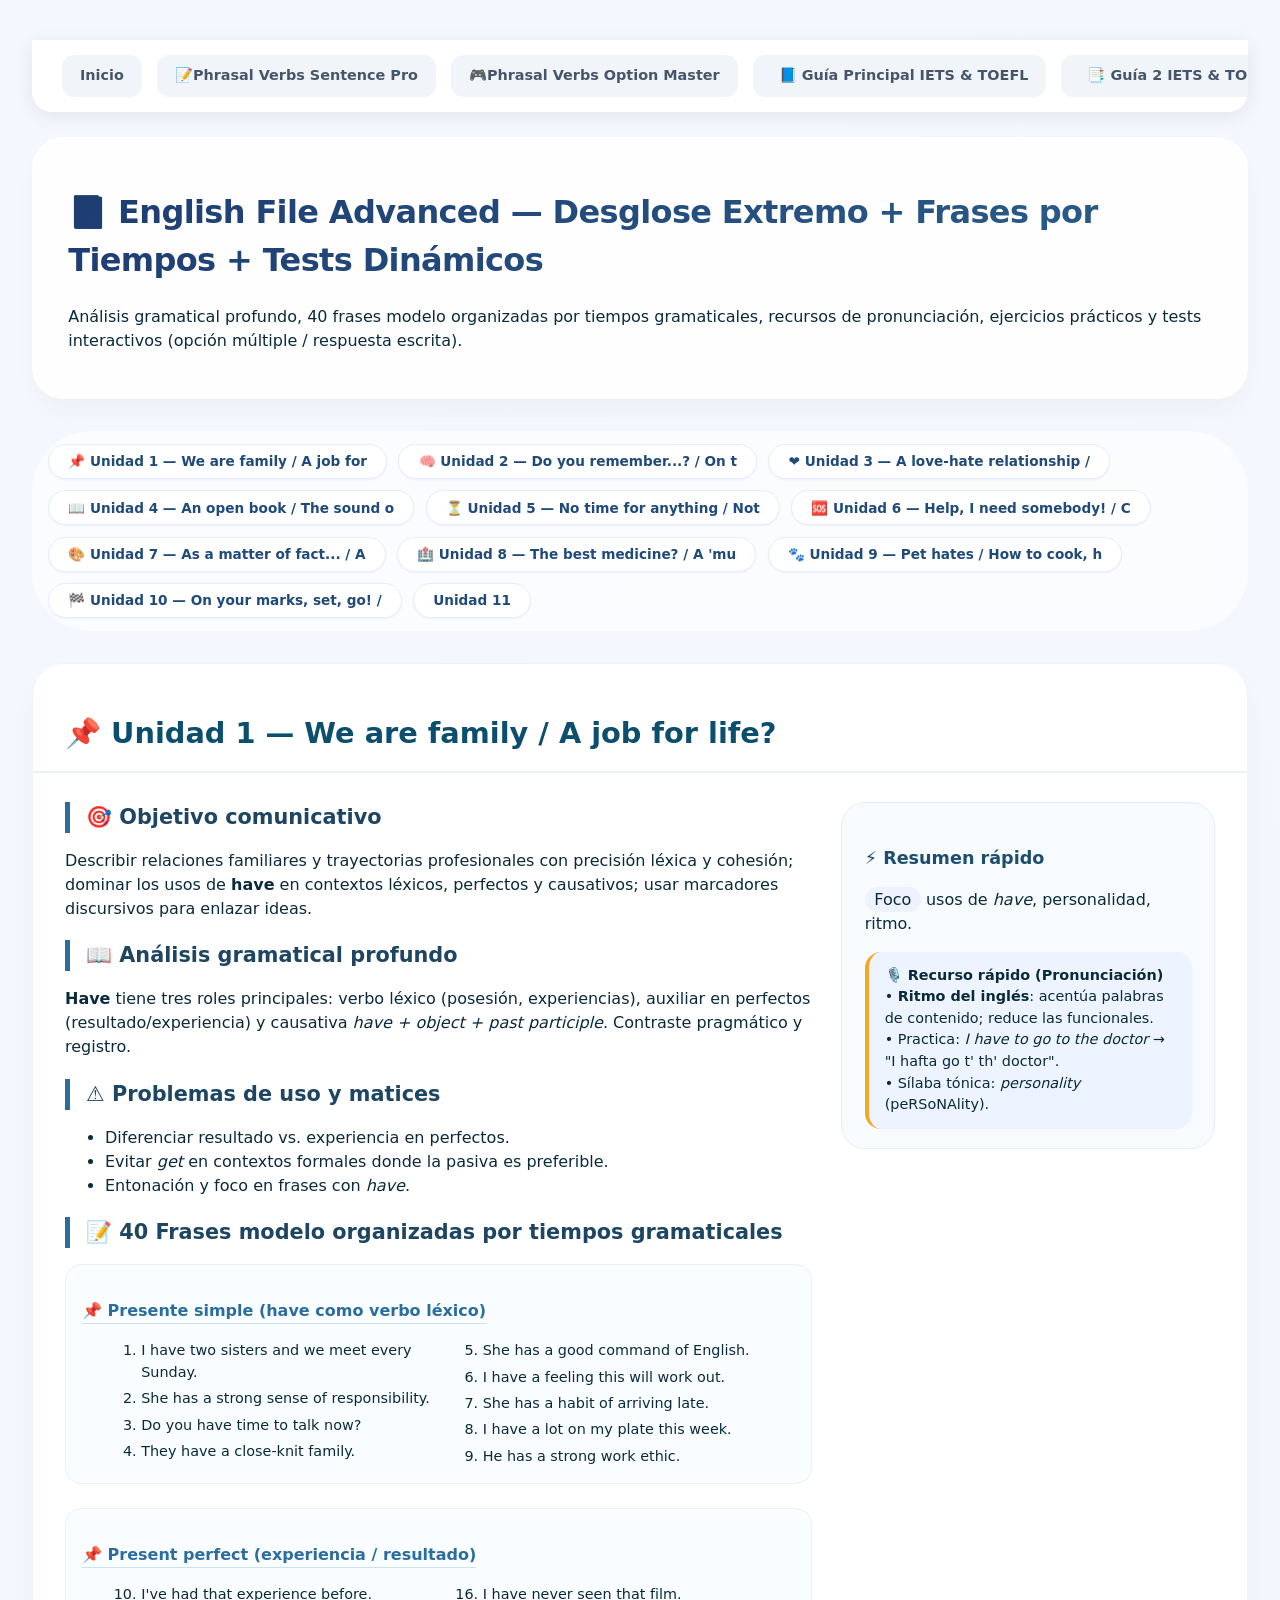
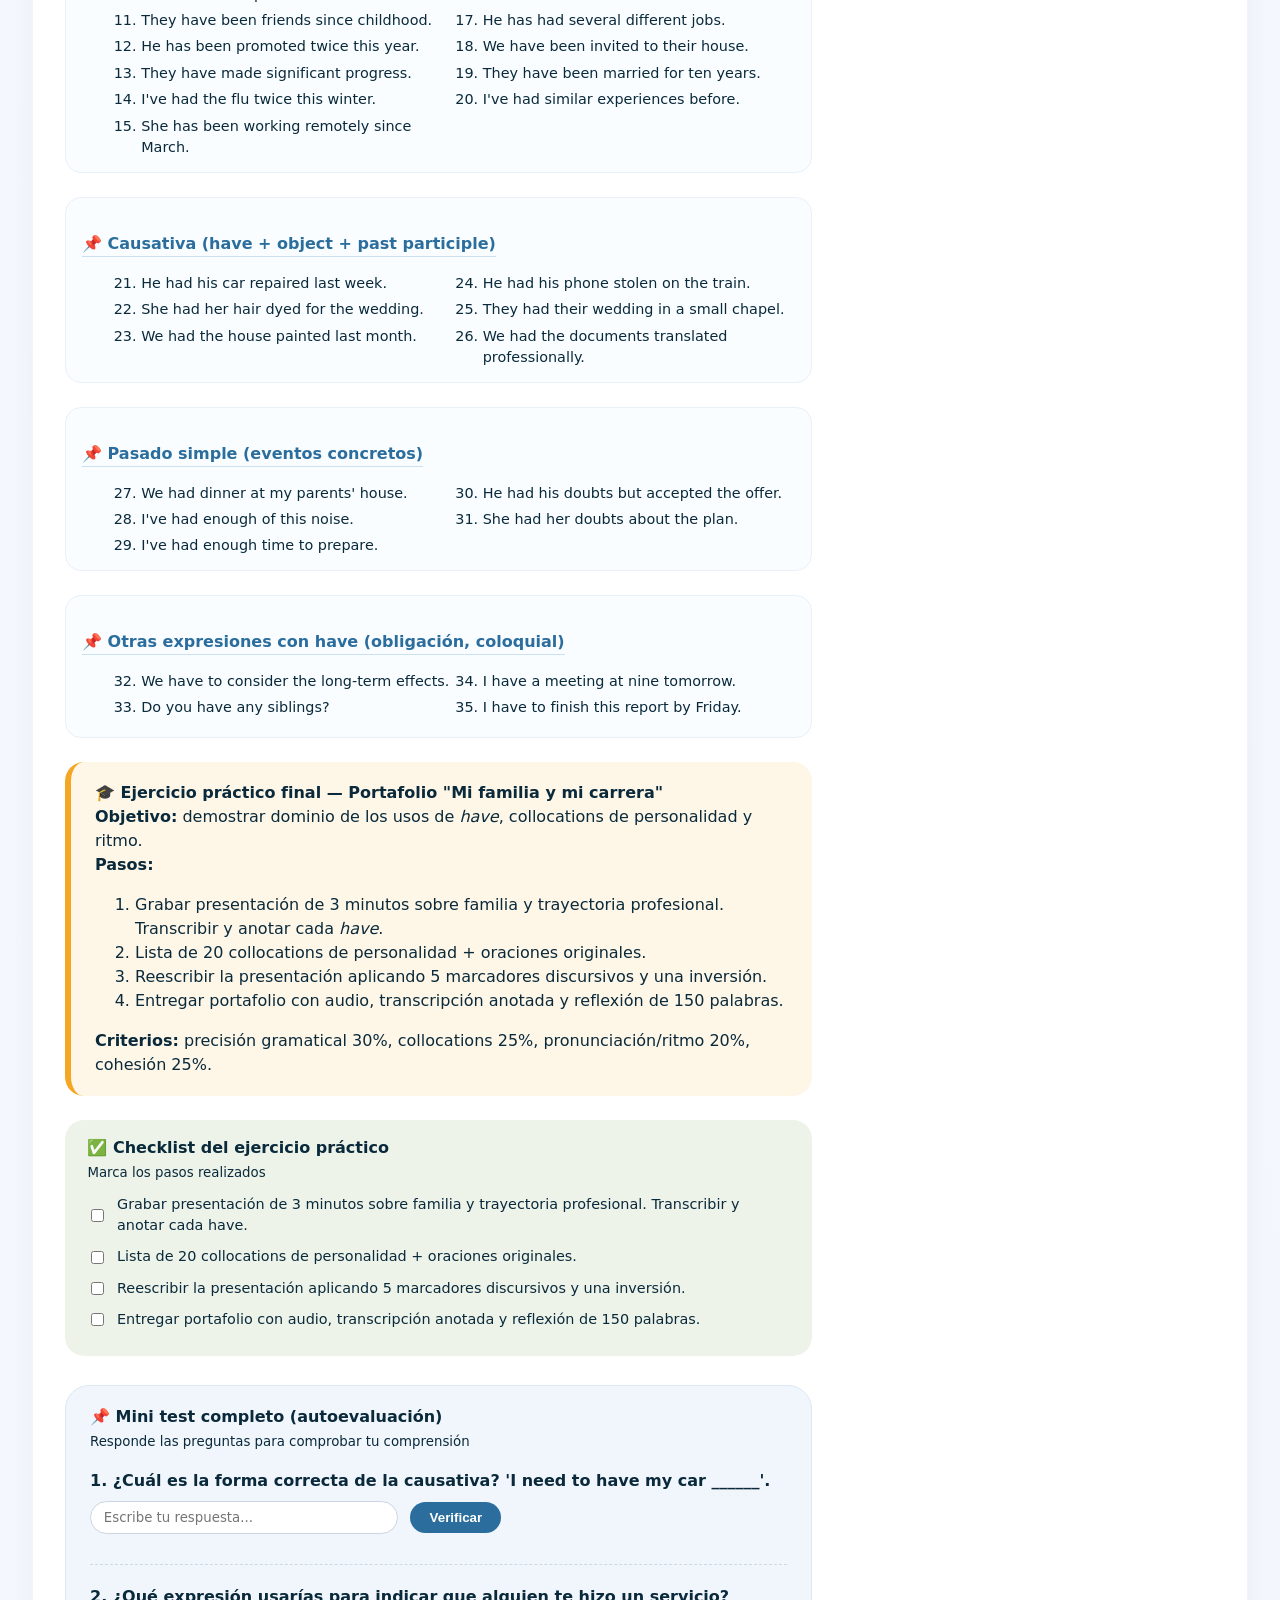
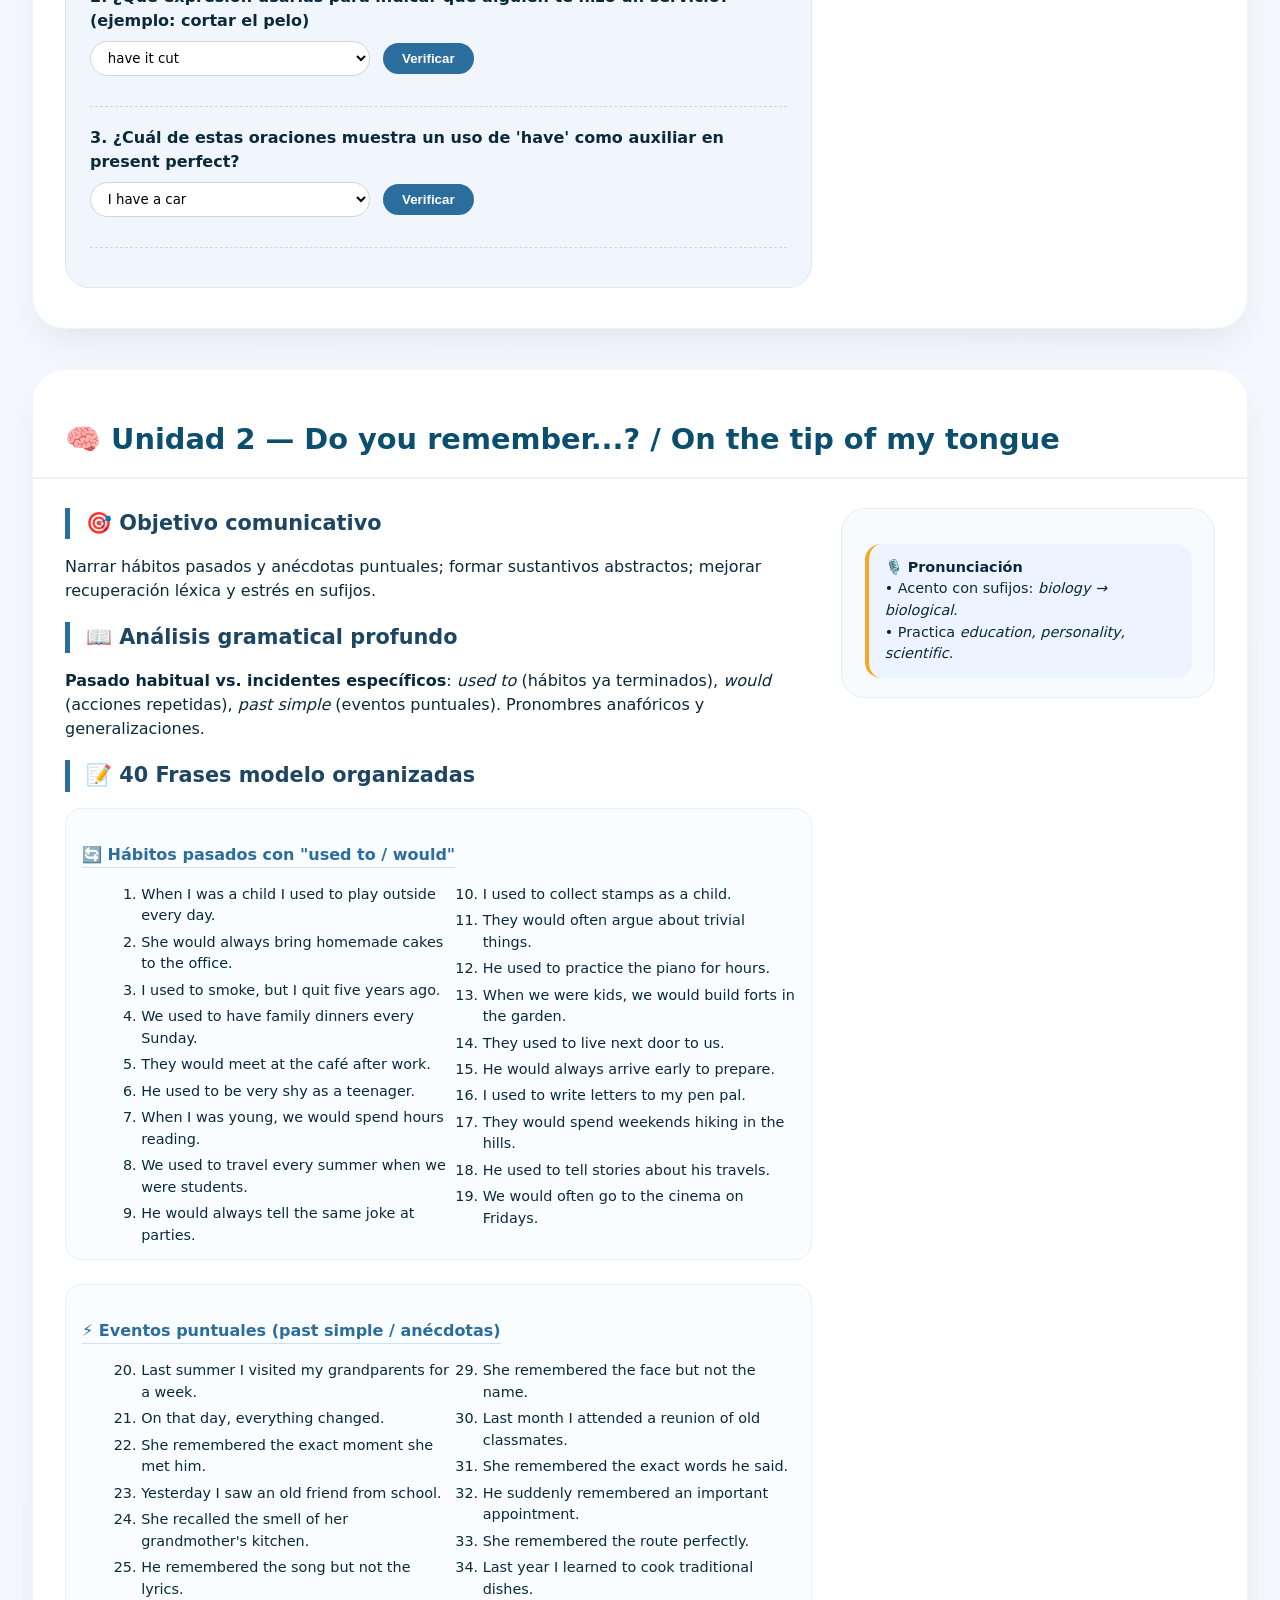
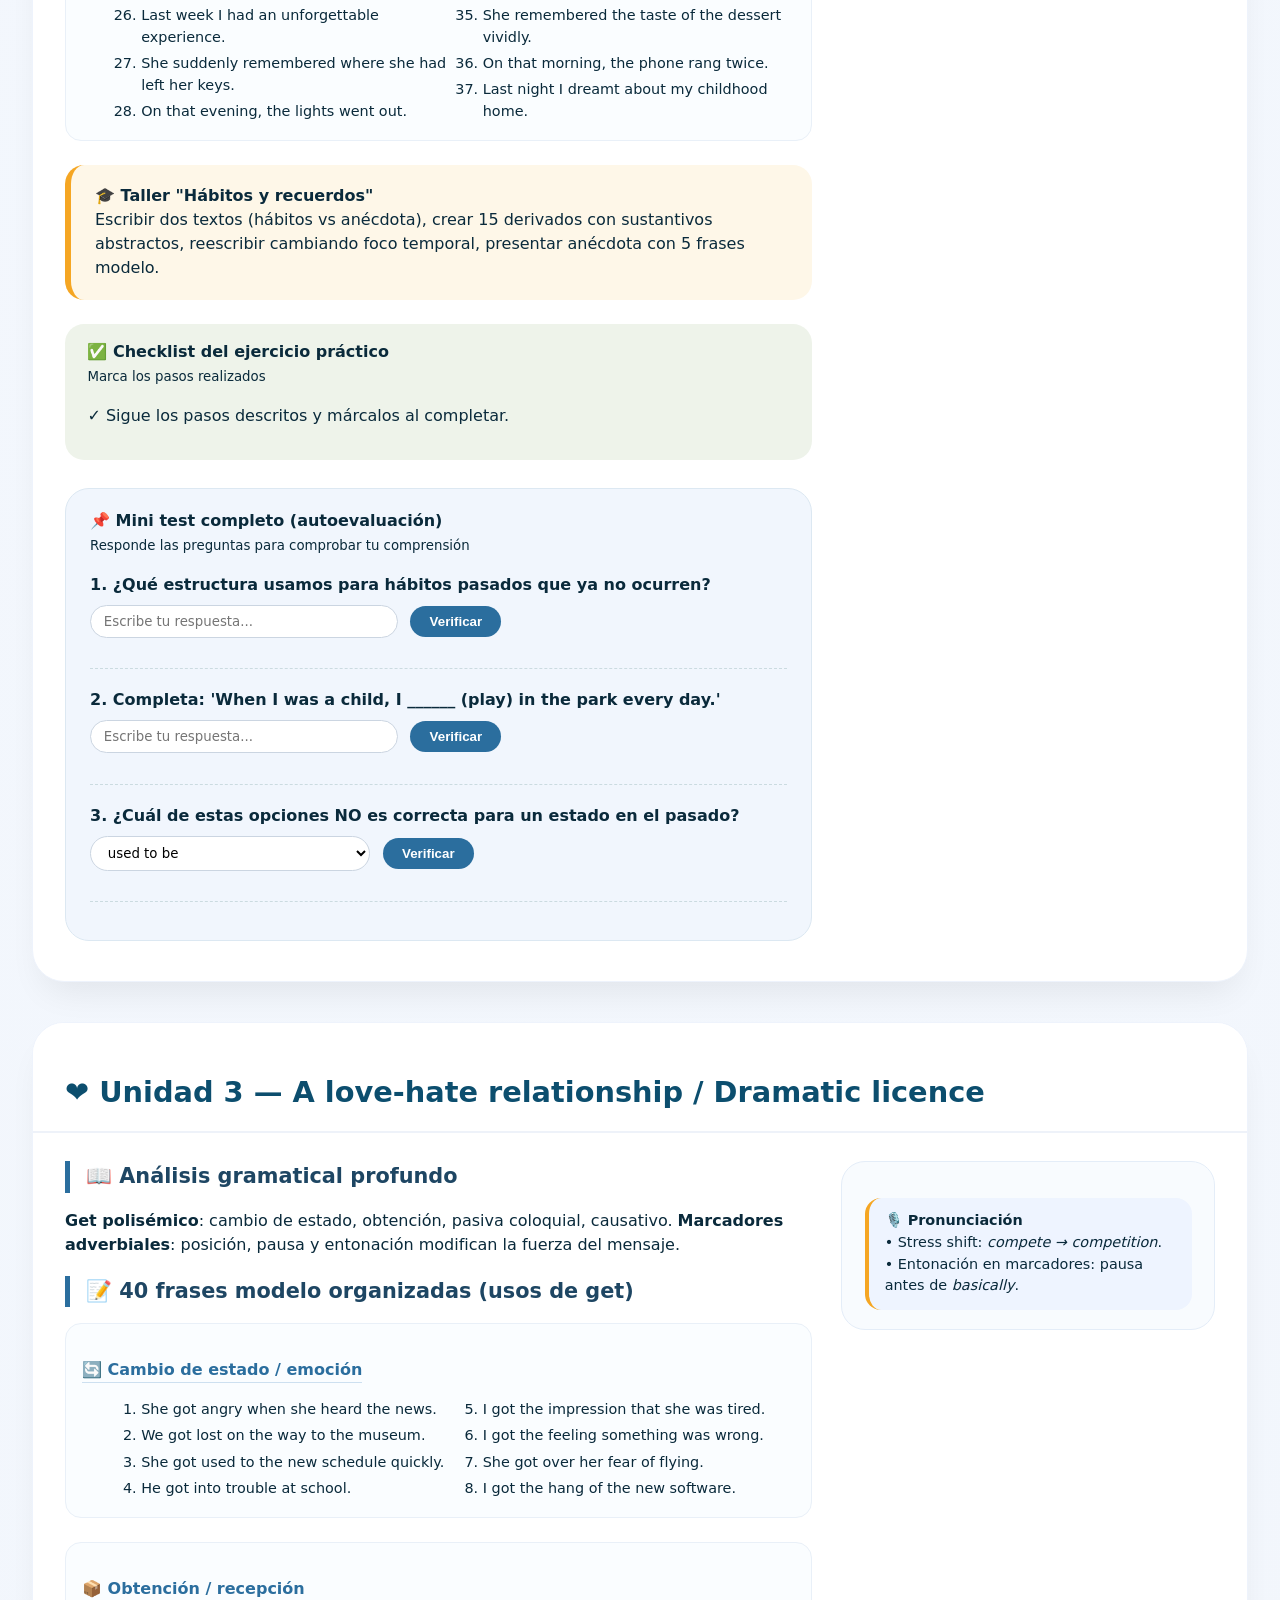
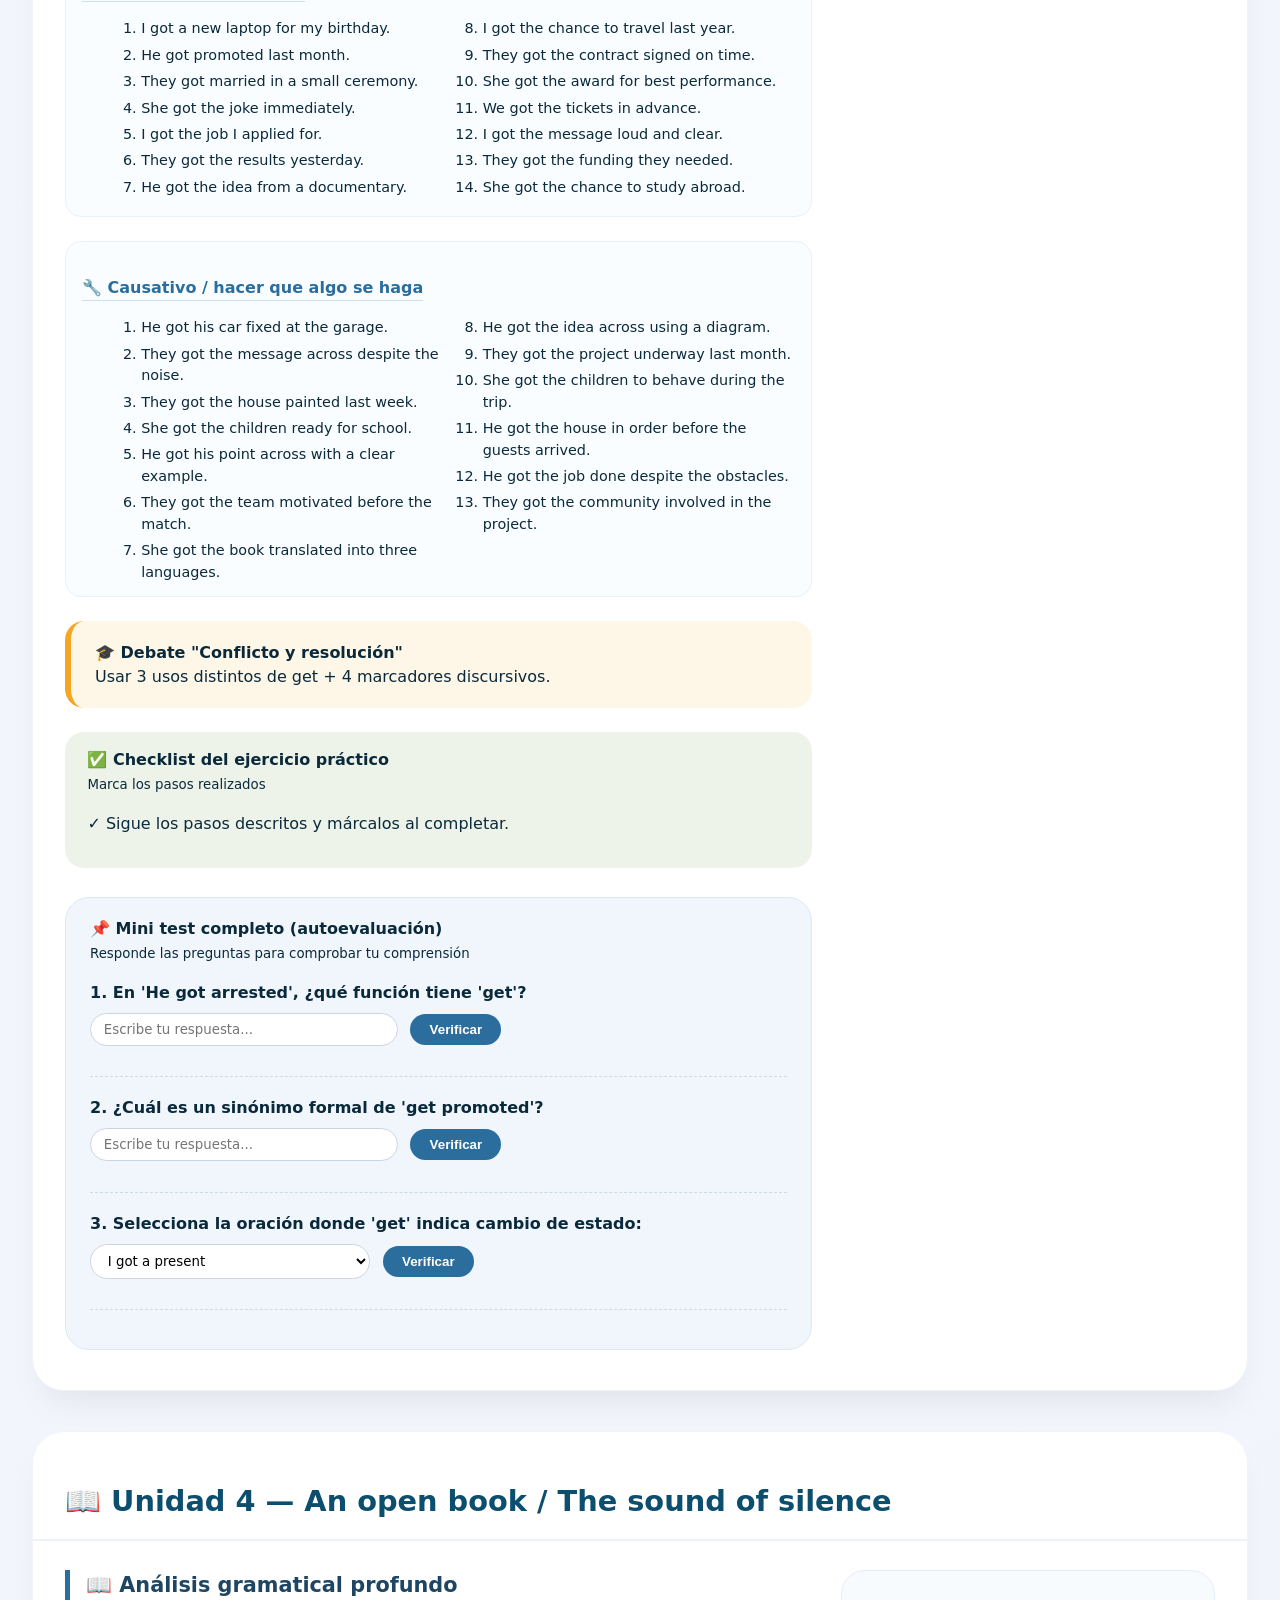
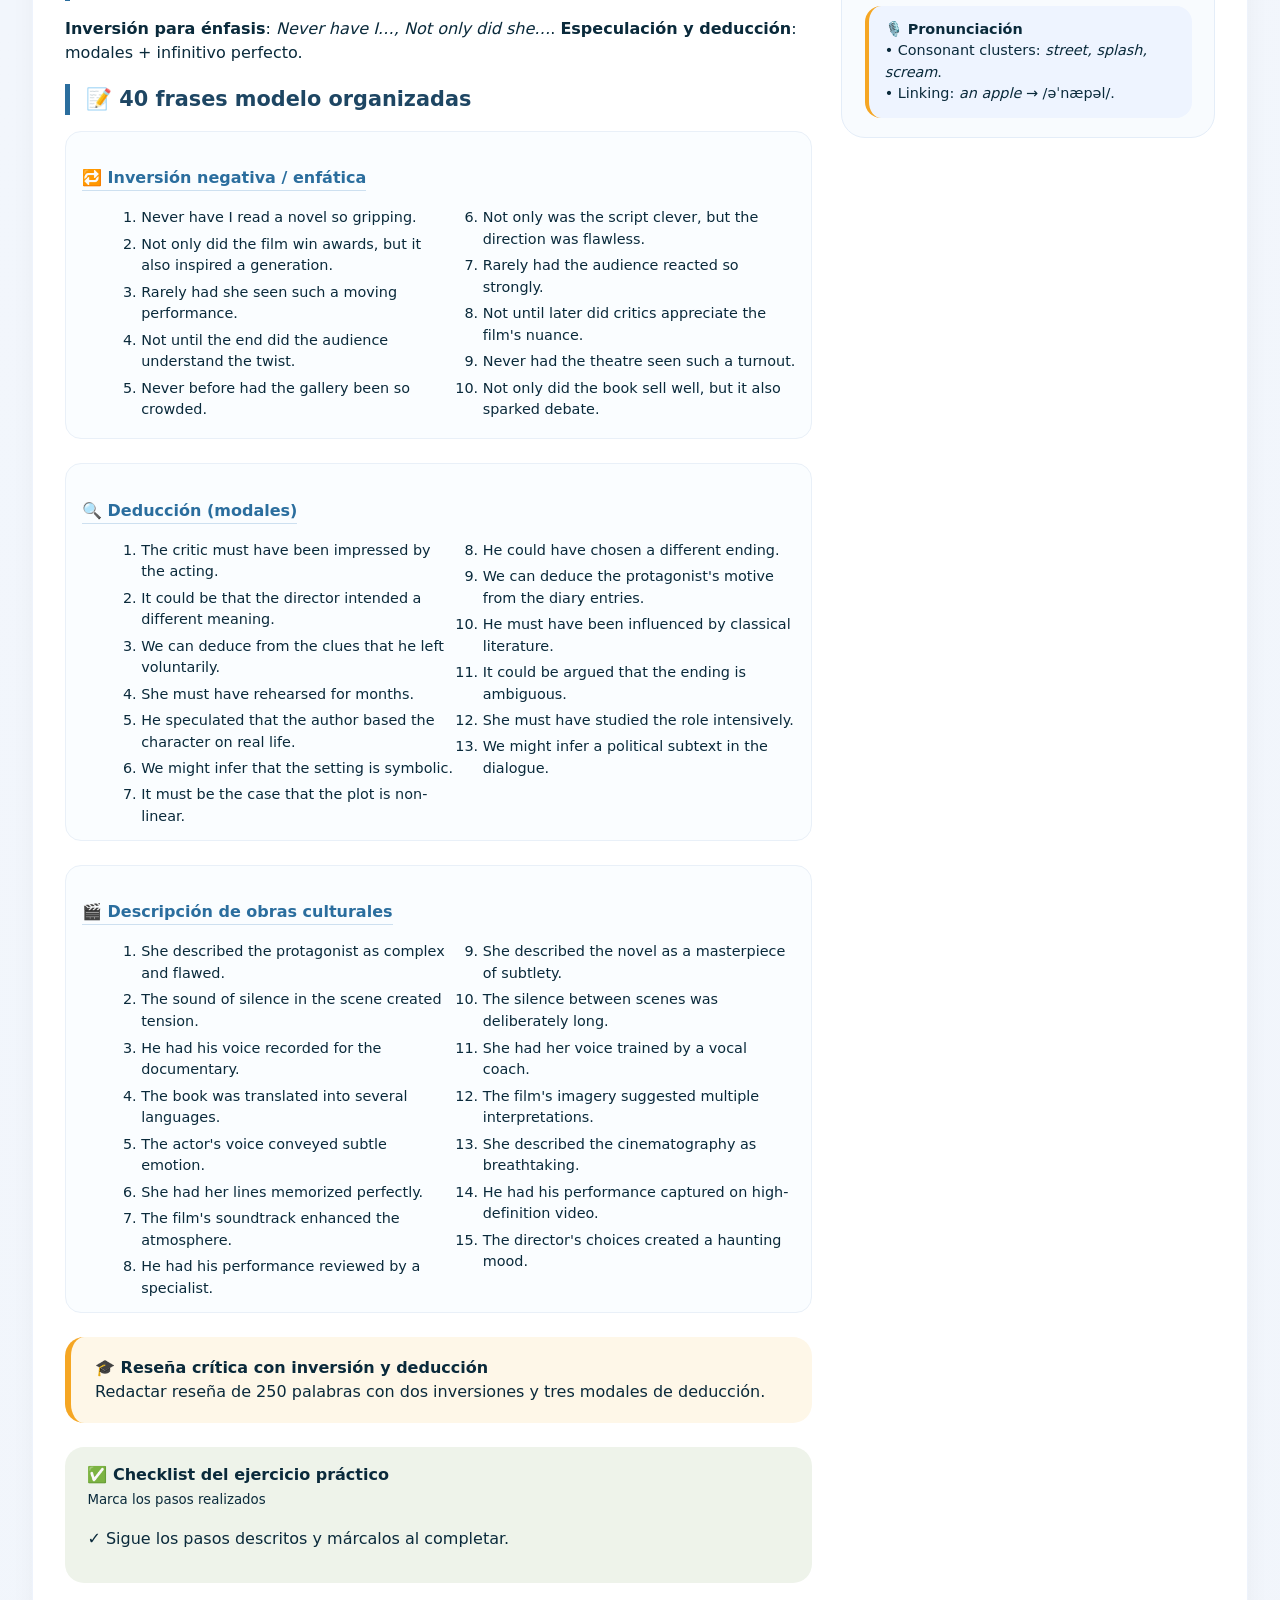
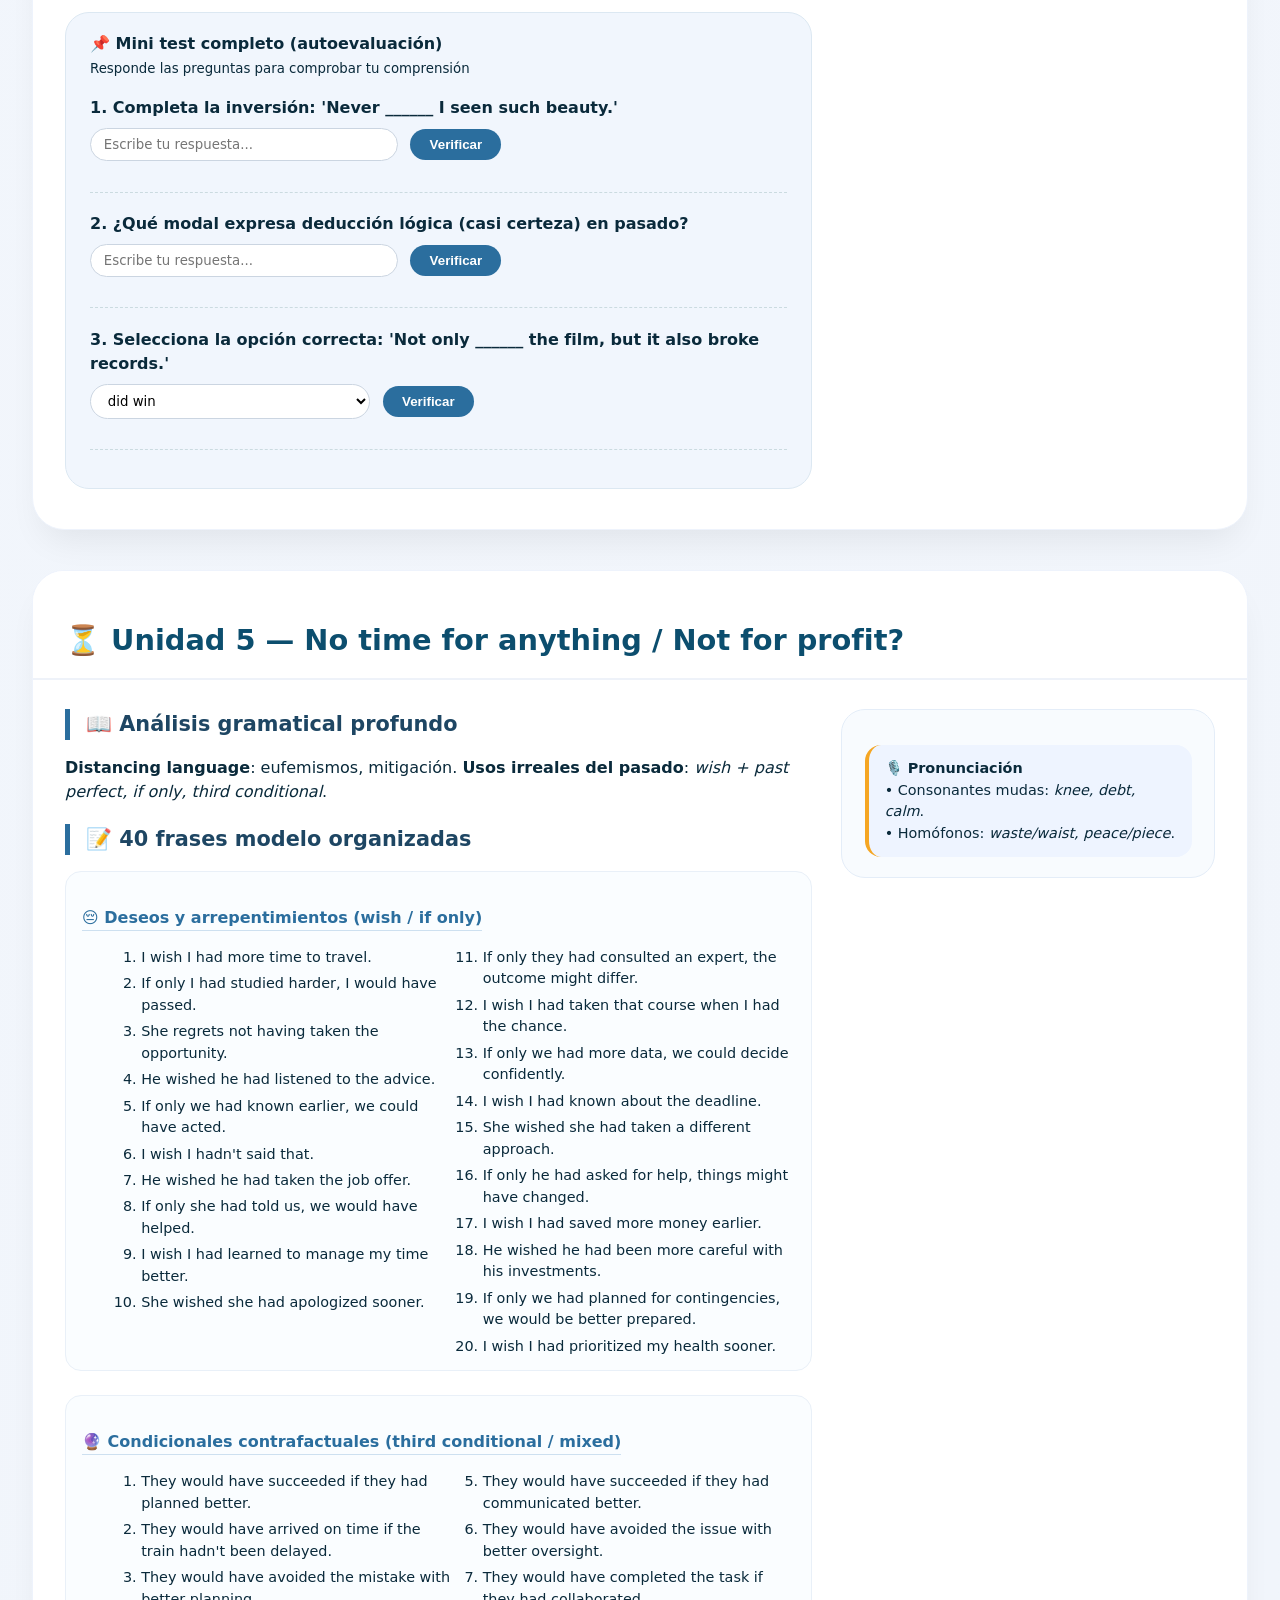
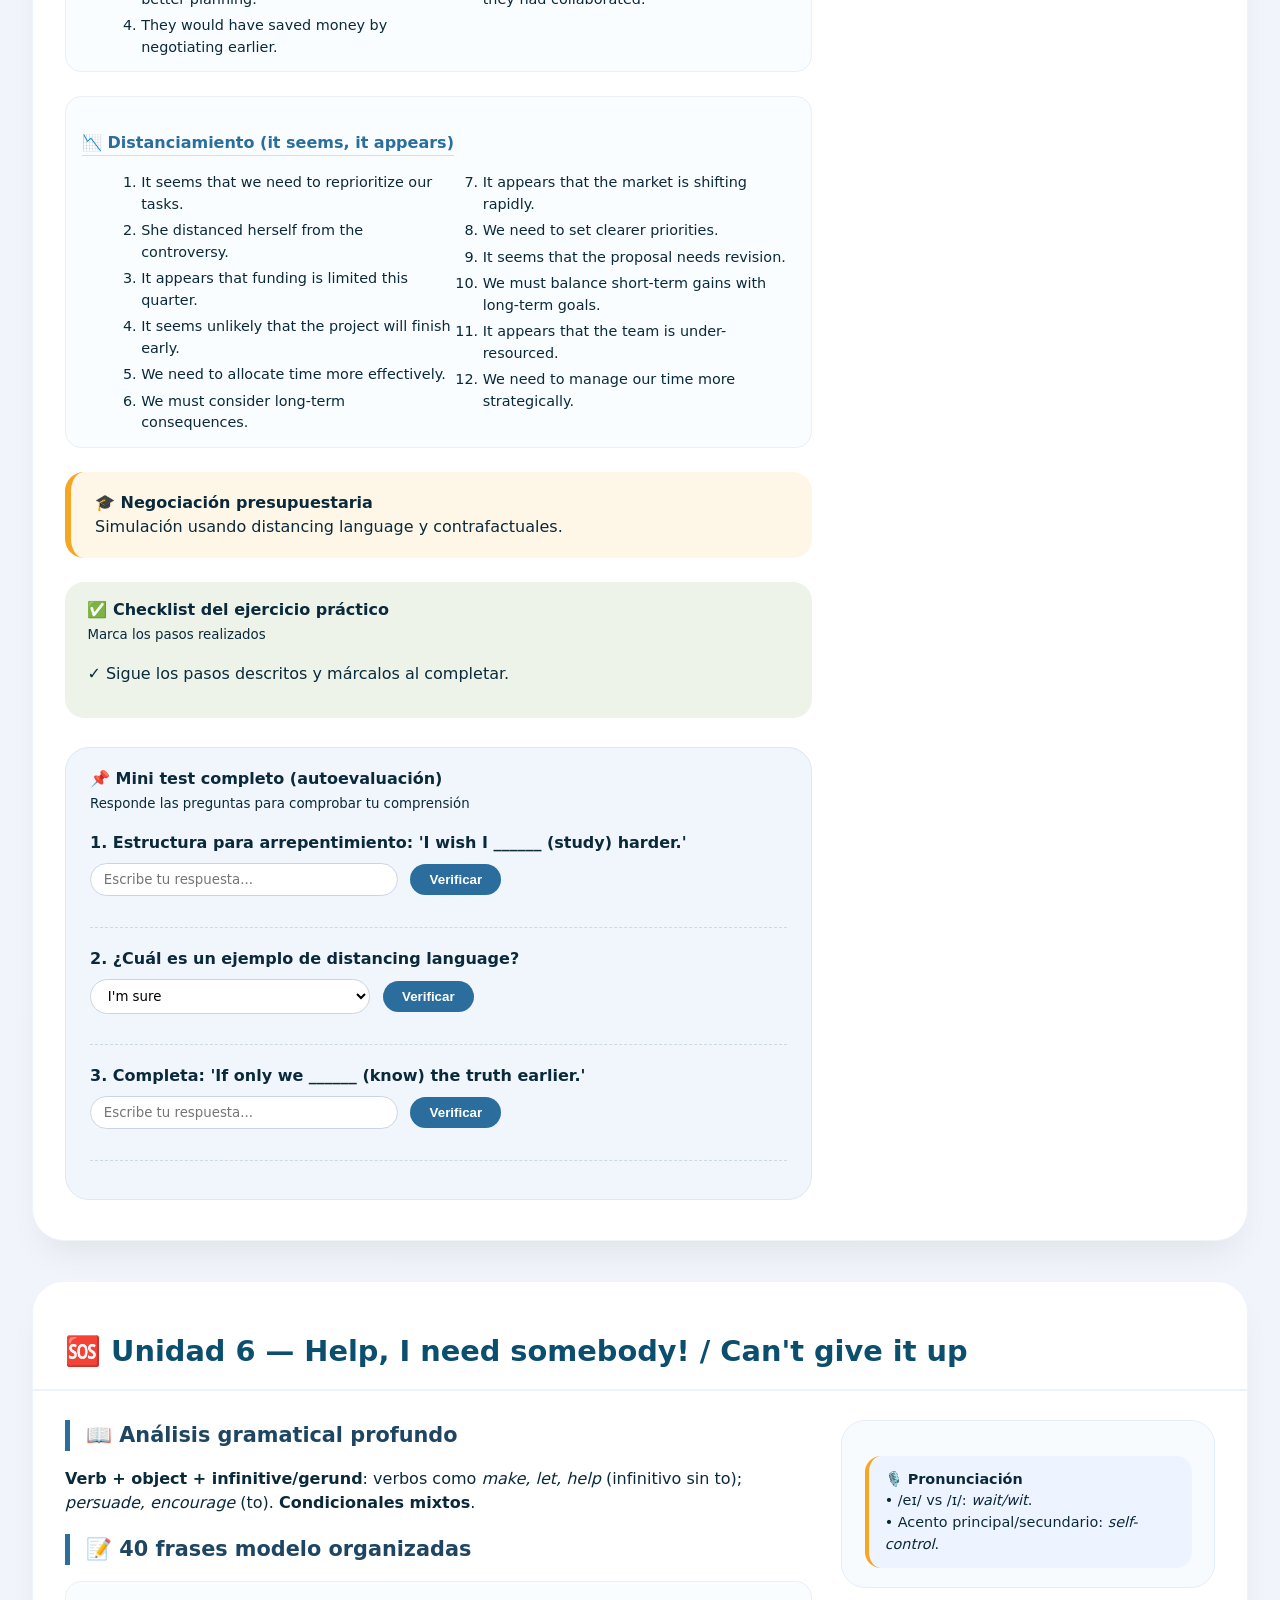
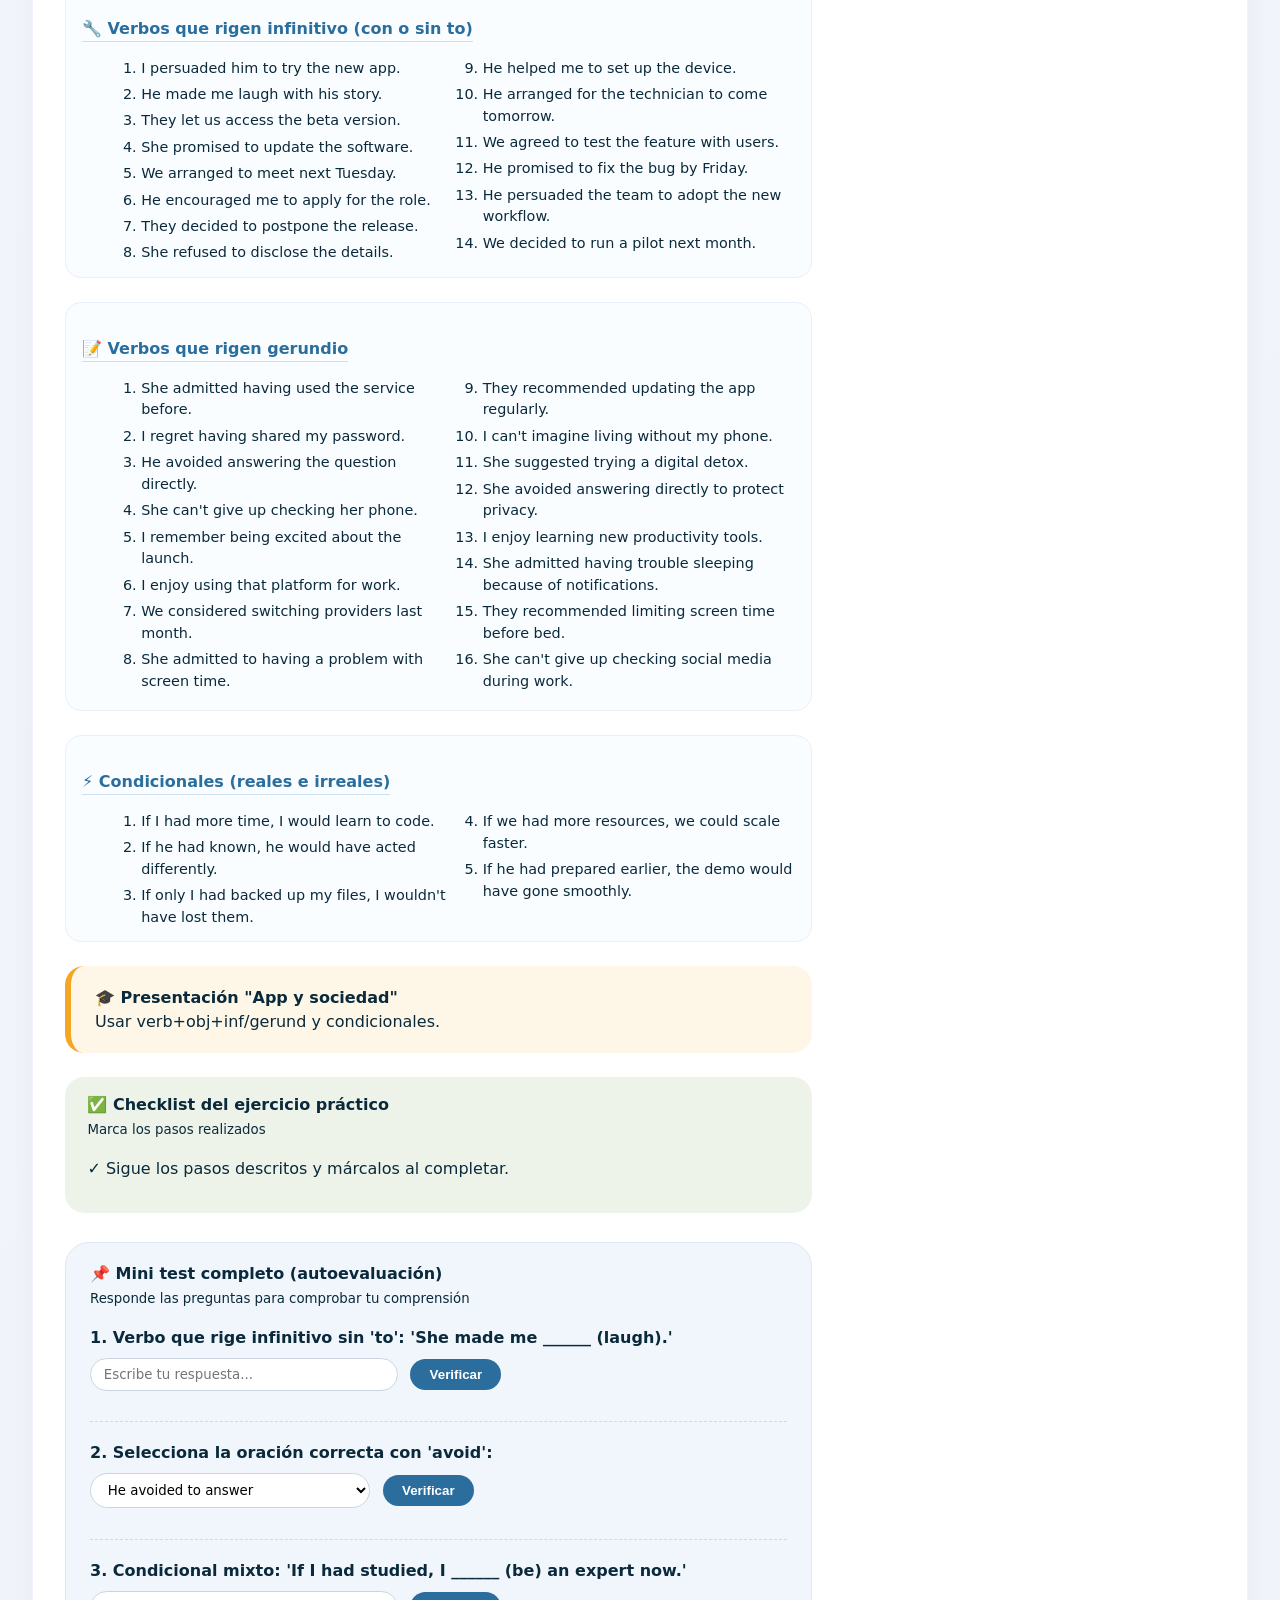
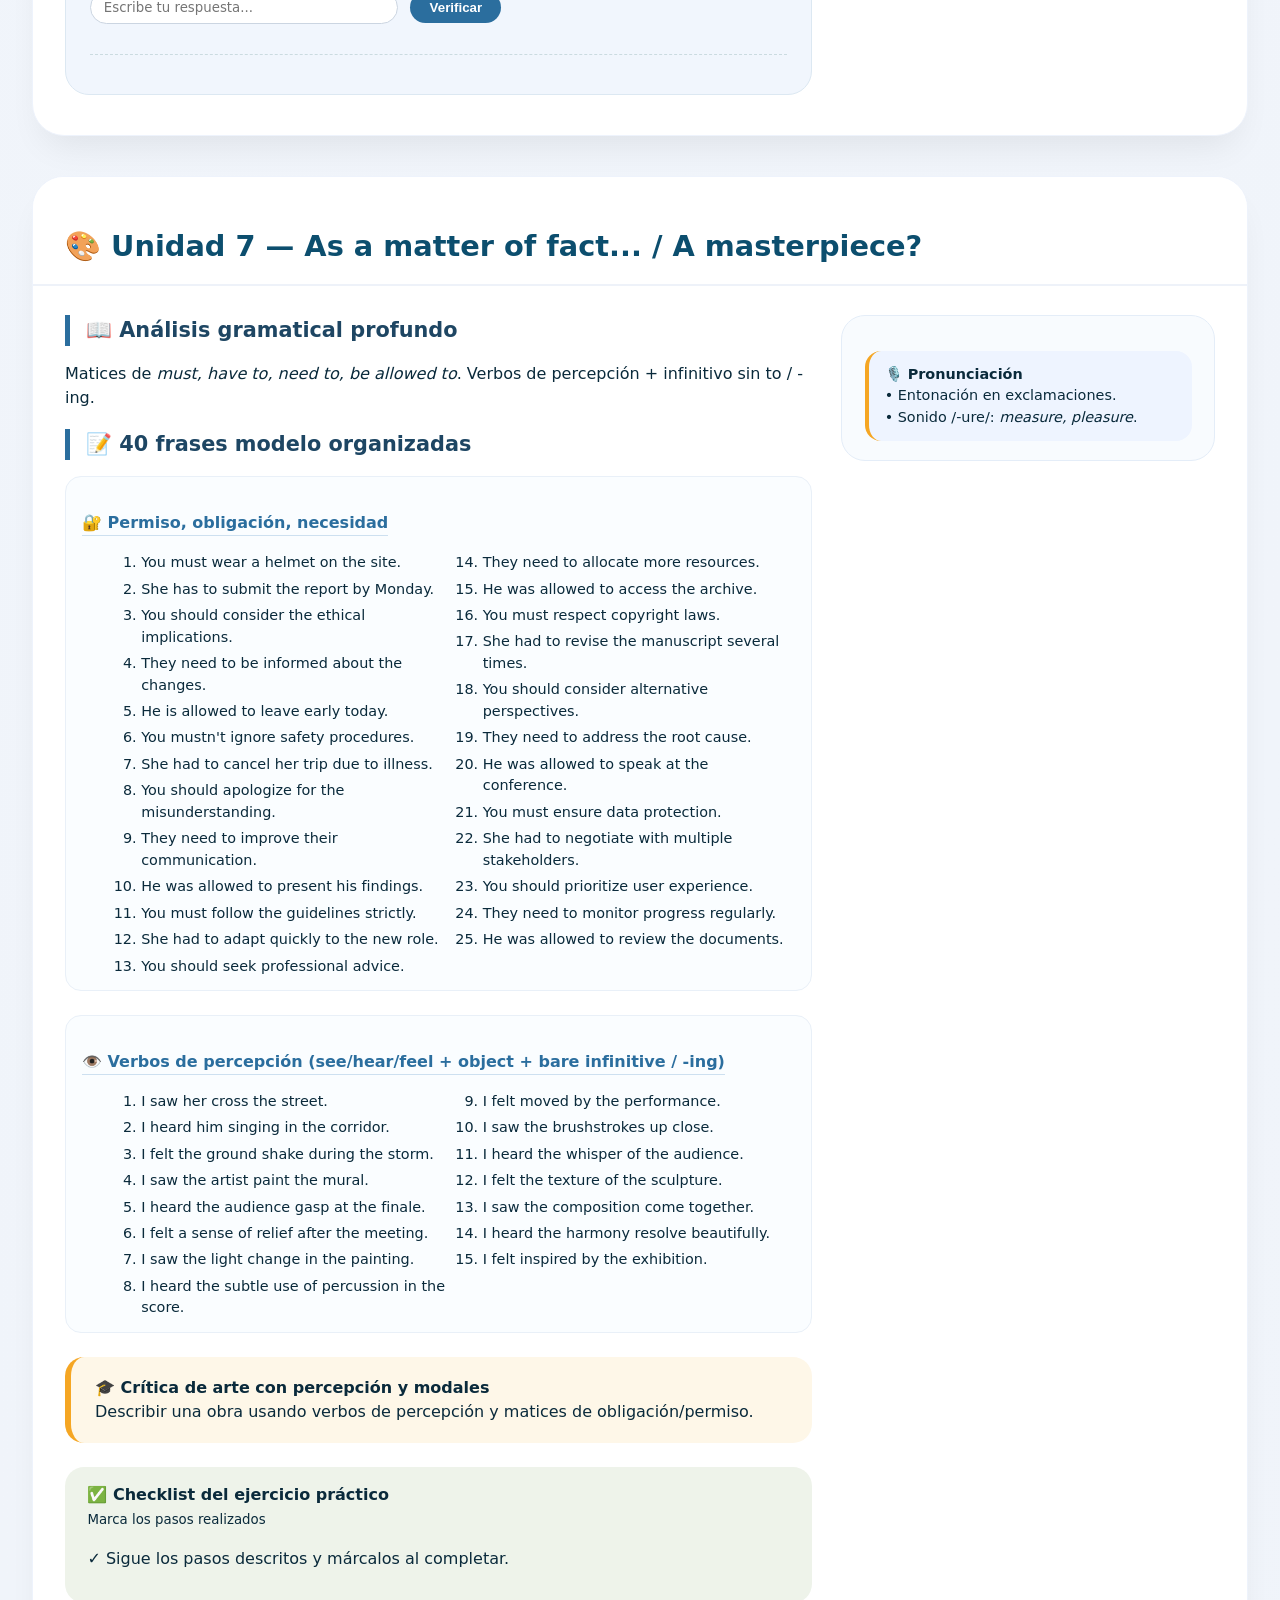
==== commit 893f3270: "Update libro - copia.html" ====
--- a/libro - copia.html
+++ b/libro - copia.html
@@ -15,60 +15,87 @@
 
 .nav-tabs {
     display: flex;
-    flex-wrap: wrap;           /* Se ajusta en celulares */
-    justify-content: center;   /* Centra las pestañas */
-    gap: 12px;                 /* Espacio entre pestañas */
-    background: rgba(255, 255, 255, 0.9);
-    padding: 15px;
-    border-radius: 0 0 20px 20px; /* Bordes redondeados abajo */
-    backdrop-filter: blur(10px); /* Efecto de vidrio (Glassmorphism) */
-    box-shadow: 0 4px 15px rgba(0,0,0,0.08);
-    position: sticky;          /* Se queda pegado al subir */
+    flex-wrap: nowrap;
+    align-items: center;
+    gap: 10px;
+    background: rgba(255, 255, 255, 0.95);
+    padding: 12px 15px;
+    border-radius: 0 0 20px 20px;
+    backdrop-filter: blur(12px);
+    box-shadow: 0 4px 20px rgba(0,0,0,0.08);
+    position: sticky;
     top: 0;
     z-index: 1000;
-    margin-bottom: 30px;
-    border: 1px solid rgba(0,0,0,0.05);
+    margin-bottom: 25px;
+
+    /* --- CONFIGURACIÓN DE SCROLL TOTAL --- */
+    overflow-x: auto;
+    overflow-y: hidden;
+    -webkit-overflow-scrolling: touch;
+    
+    /* Esto asegura que si hay pocas pestañas se vean bien, 
+       pero si hay muchas, el scroll empiece desde el inicio */
+    justify-content: flex-start; 
+
+    /* Barra de scroll sutil para PC (para que sepa que hay más) */
+    scrollbar-width: thin;
+    scrollbar-color: #cbd5e1 transparent;
 }
 
+/* Mejora visual de la barra en Chrome/Edge */
+.nav-tabs::-webkit-scrollbar {
+    height: 5px; /* Barra muy delgada abajo */
+}
+
+.nav-tabs::-webkit-scrollbar-thumb {
+    background: #cbd5e1;
+    border-radius: 10px;
+}
+
+/* Estilo de los botones */
 .tab-link {
-    text-decoration: none;     /* Quita el subrayado */
-    color: var(--tab-text);
-    padding: 12px 22px;
-    border-radius: 14px;       /* Bordes muy suaves */
-    font-size: 0.95rem;
+    flex: 0 0 auto;       /* IMPORTANTE: Evita que se deformen */
+    white-space: nowrap;  /* Evita que el texto se parta */
+    text-decoration: none;
+    color: #475569;       /* Gris profesional */
+    padding: 10px 18px;
+    border-radius: 12px;
+    font-size: 0.9rem;
     font-weight: 600;
-    transition: all 0.3s cubic-bezier(0.4, 0, 0.2, 1);
+    transition: all 0.2s ease;
     display: flex;
     align-items: center;
-    gap: 10px;                 /* Espacio entre icono y texto */
-    background: var(--tab-bg);
-    border: 1px solid transparent;
+    gap: 8px;
+    background: #f1f5f9; /* Fondo suave para que resalte del nav-tabs */
 }
 
-/* Efecto al pasar el mouse */
 .tab-link:hover {
-    background: var(--tab-hover);
-    color: var(--tab-active);
-    transform: translateY(-3px); /* Pequeño salto hacia arriba */
-    box-shadow: 0 5px 12px rgba(0,0,0,0.1);
+    background: #e2e8f0;
+    transform: translateY(-1px);
 }
 
-/* Estilo de la pestaña Activa */
 .tab-link.active {
-    background: var(--tab-active);
+    background: #3498db; /* Tu azul principal */
     color: white !important;
-    box-shadow: 0 6px 15px rgba(52, 152, 219, 0.4); /* Brillo azul */
+    box-shadow: 0 4px 12px rgba(52, 152, 219, 0.3);
 }
 
-/* Ajuste para iconos */
-.tab-link i {
-    font-size: 1.1rem;
+/* --- AJUSTE PARA PC --- */
+@media (min-width: 1024px) {
+    .nav-tabs {
+        /* En pantallas grandes, damos un poco más de aire */
+        padding: 15px 30px;
+        gap: 15px;
+        /* Si quieres que se centren SOLO cuando caben: */
+        justify-content: center; 
+    }
+    
+    /* Si el contenido excede el ancho, justify-content: center 
+       puede ocultar el inicio. Para evitarlo, usamos: */
+    .nav-tabs:has(> :nth-child(6)) { 
+        justify-content: flex-start; 
+    }
 }
-    * {
-      margin: 0;
-      padding: 0;
-      box-sizing: border-box;
-    }
 
     body {
       font-family: 'Inter', system-ui, -apple-system, 'Segoe UI', Roboto, Helvetica, sans-serif;
@@ -702,4 +729,4 @@
   });
 </script>
 </body>
-</html>+</html>
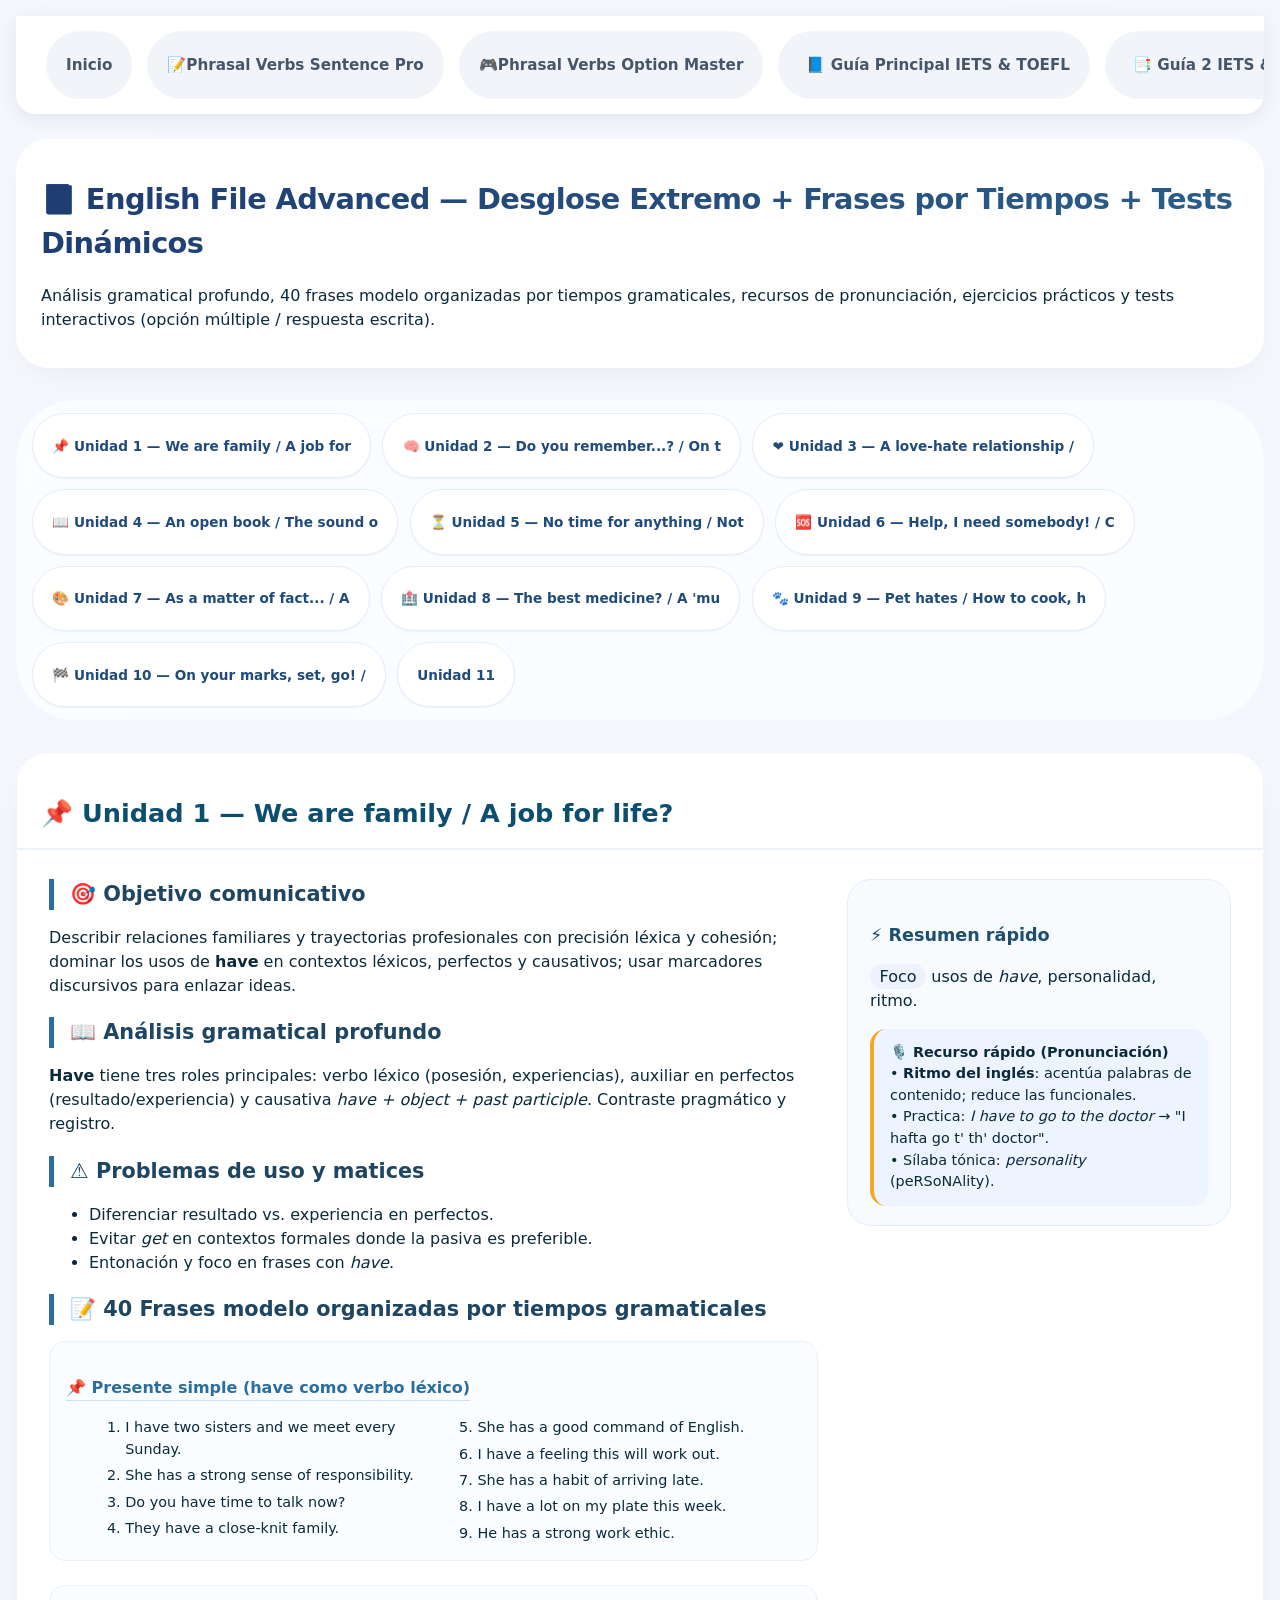
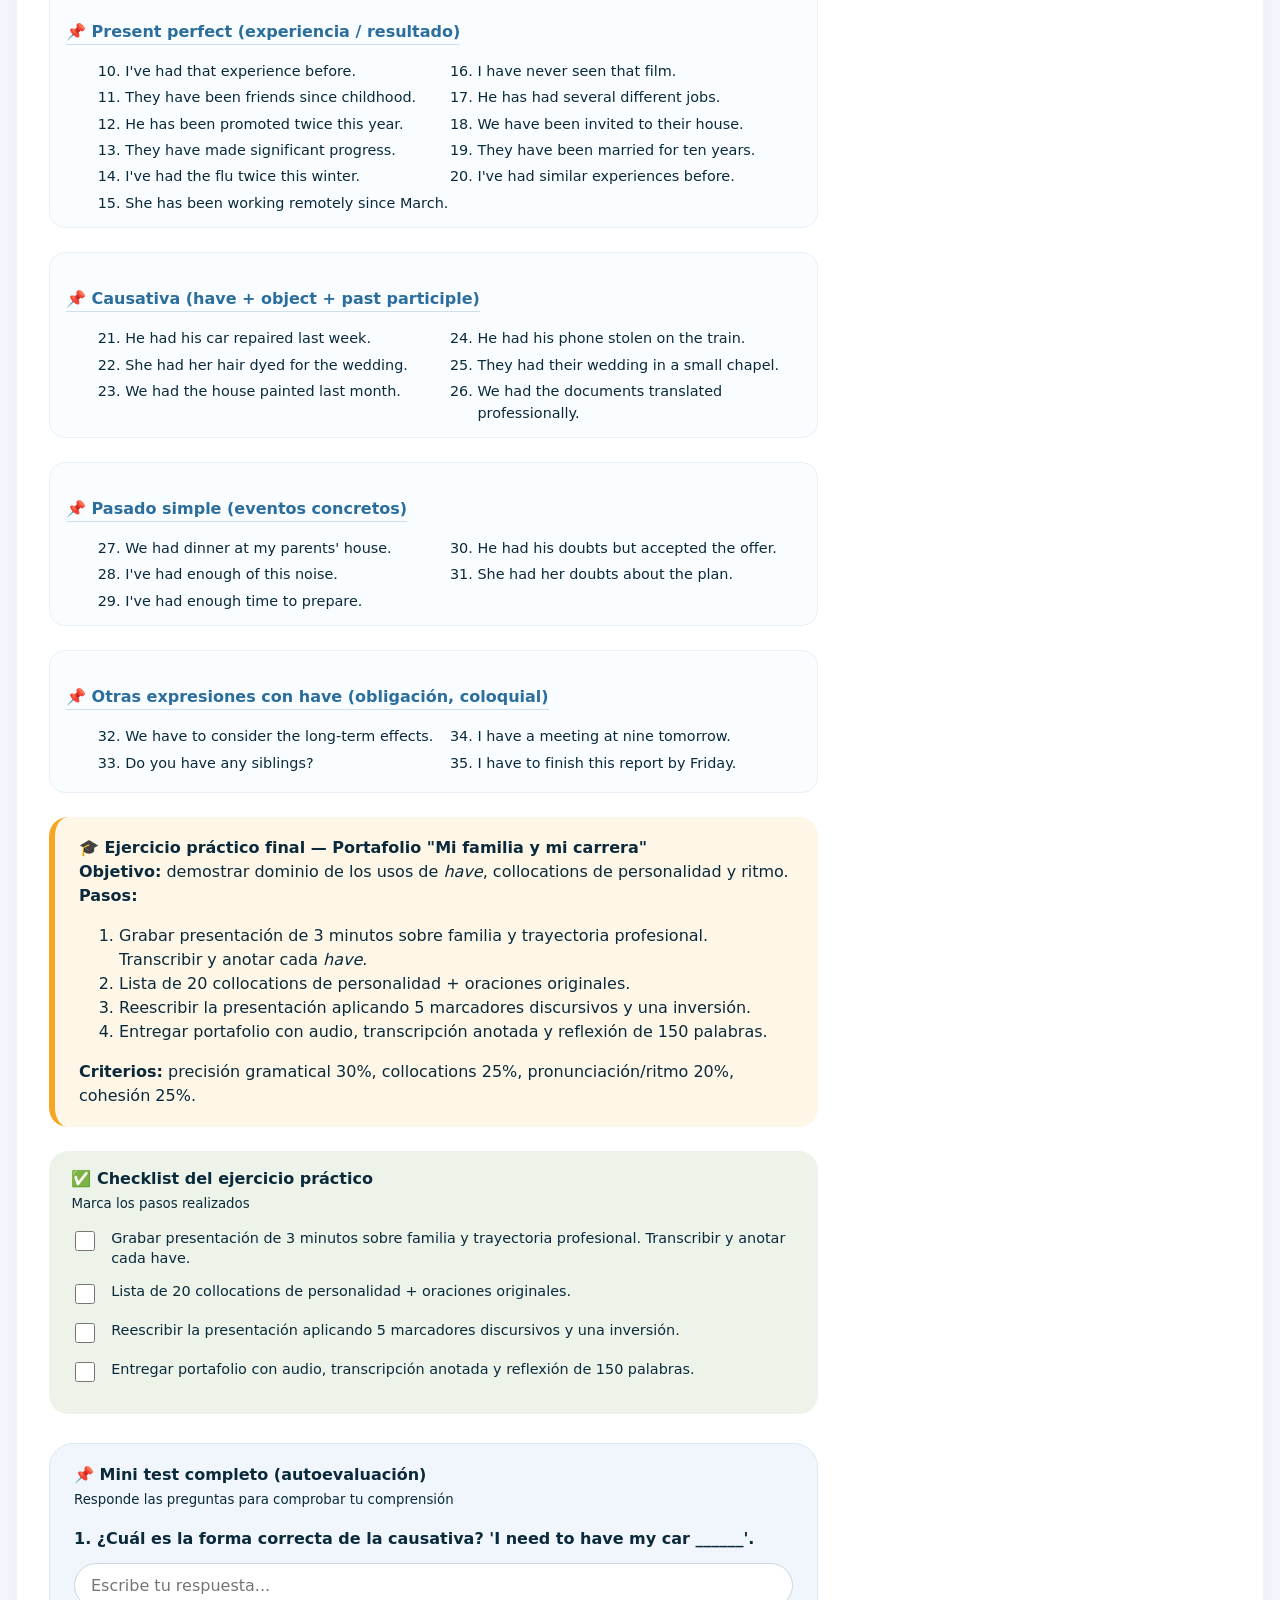
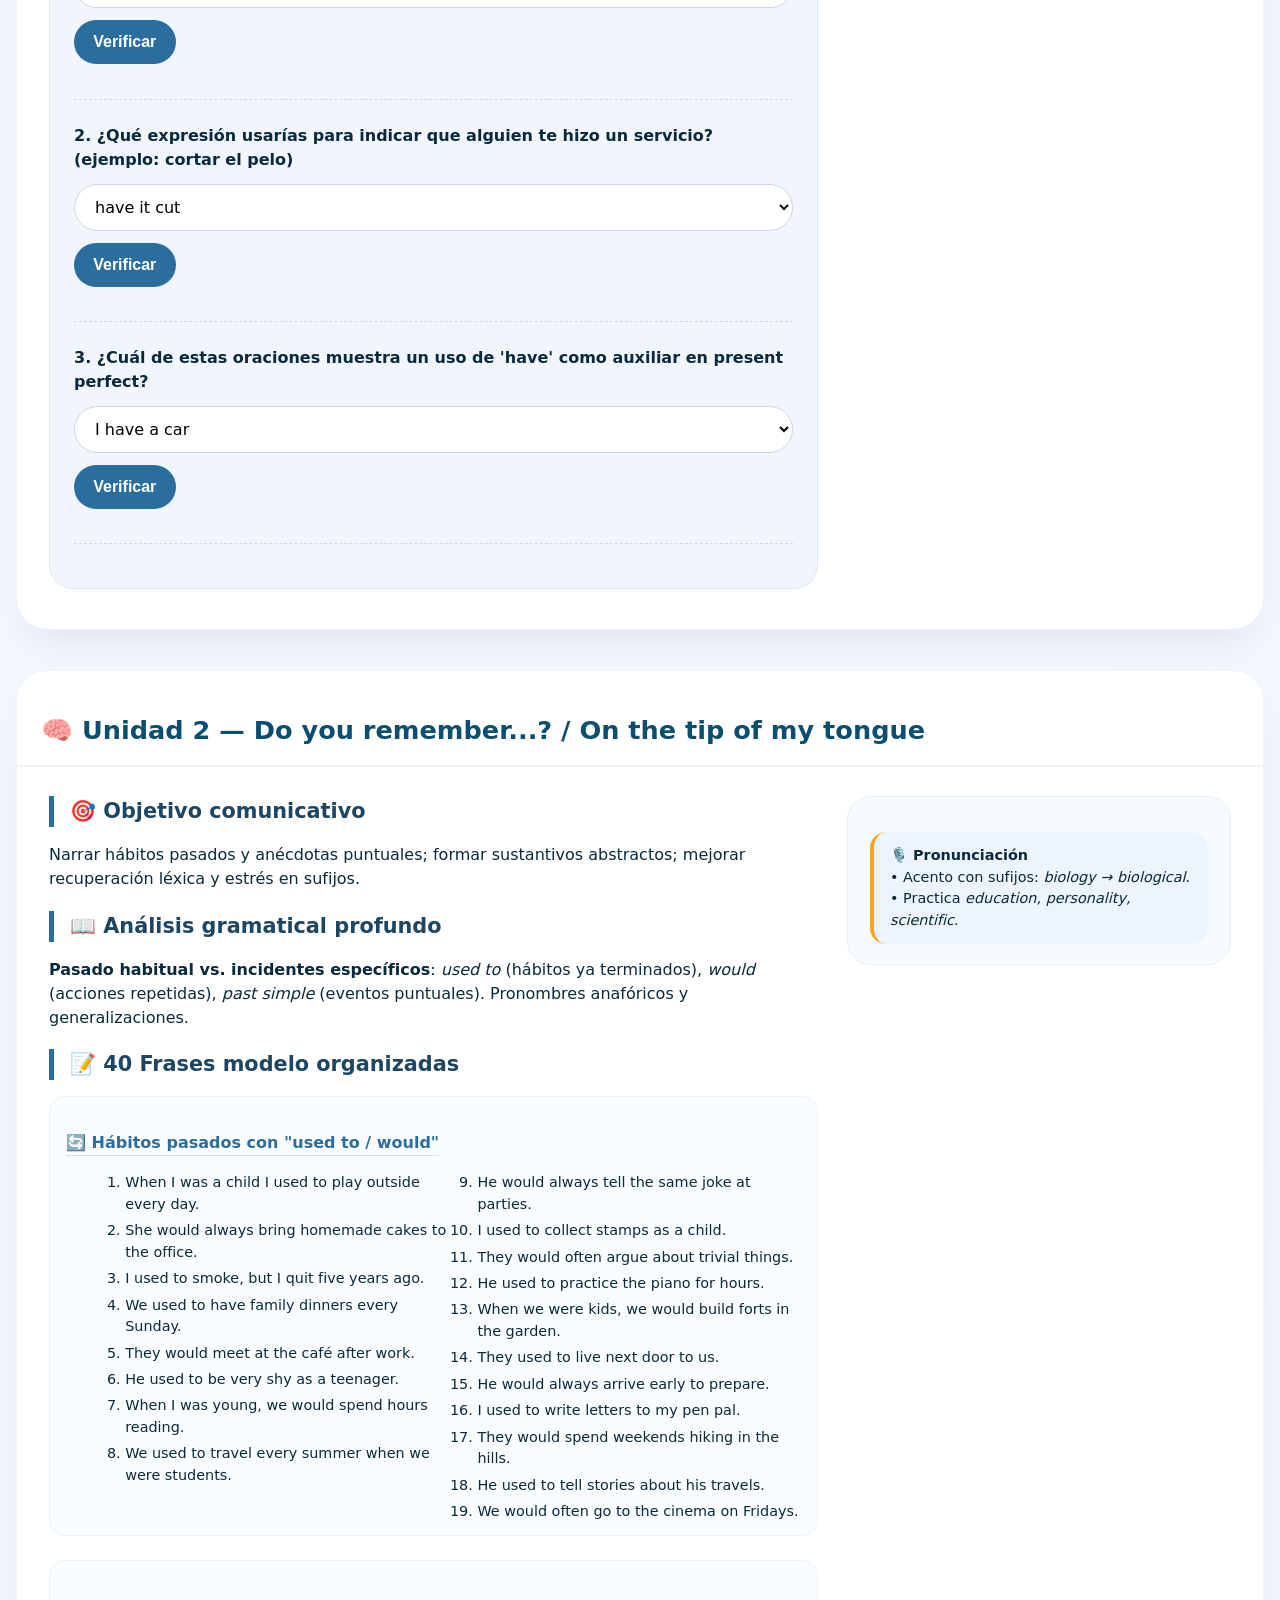
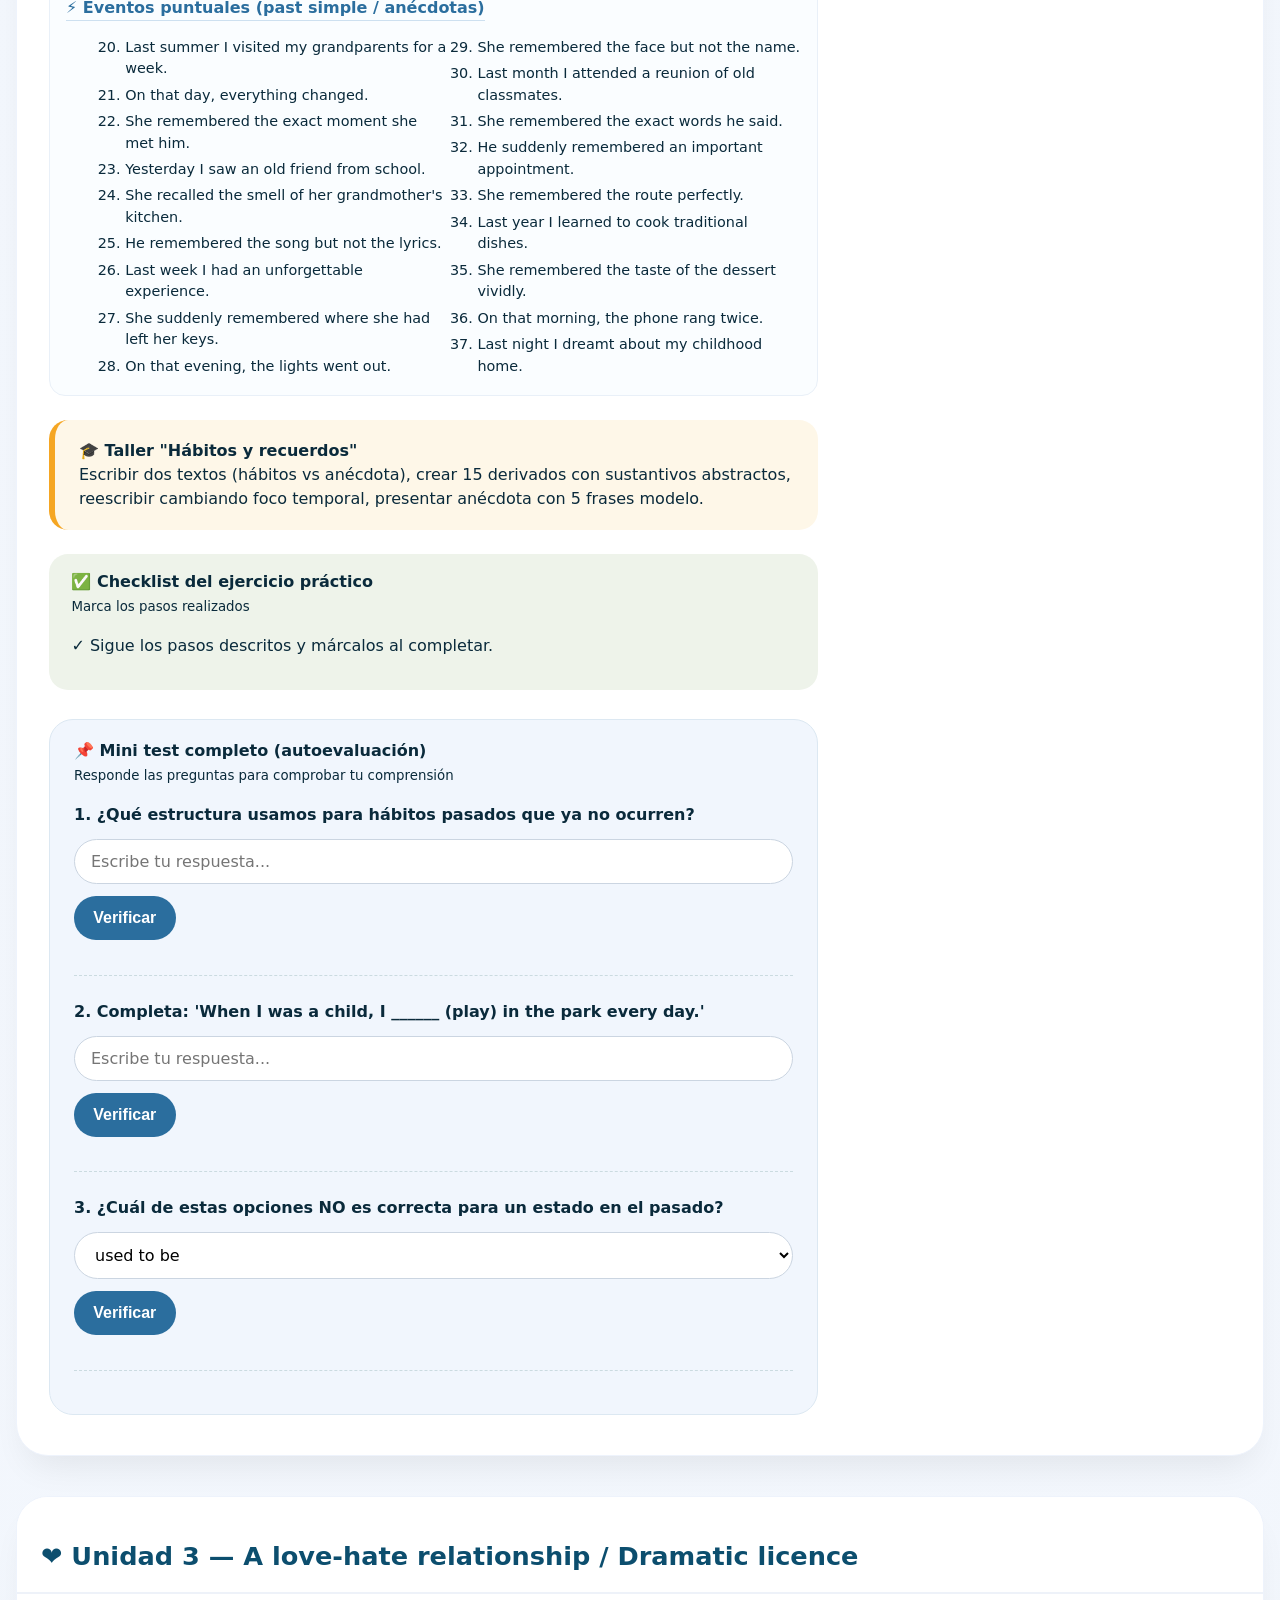
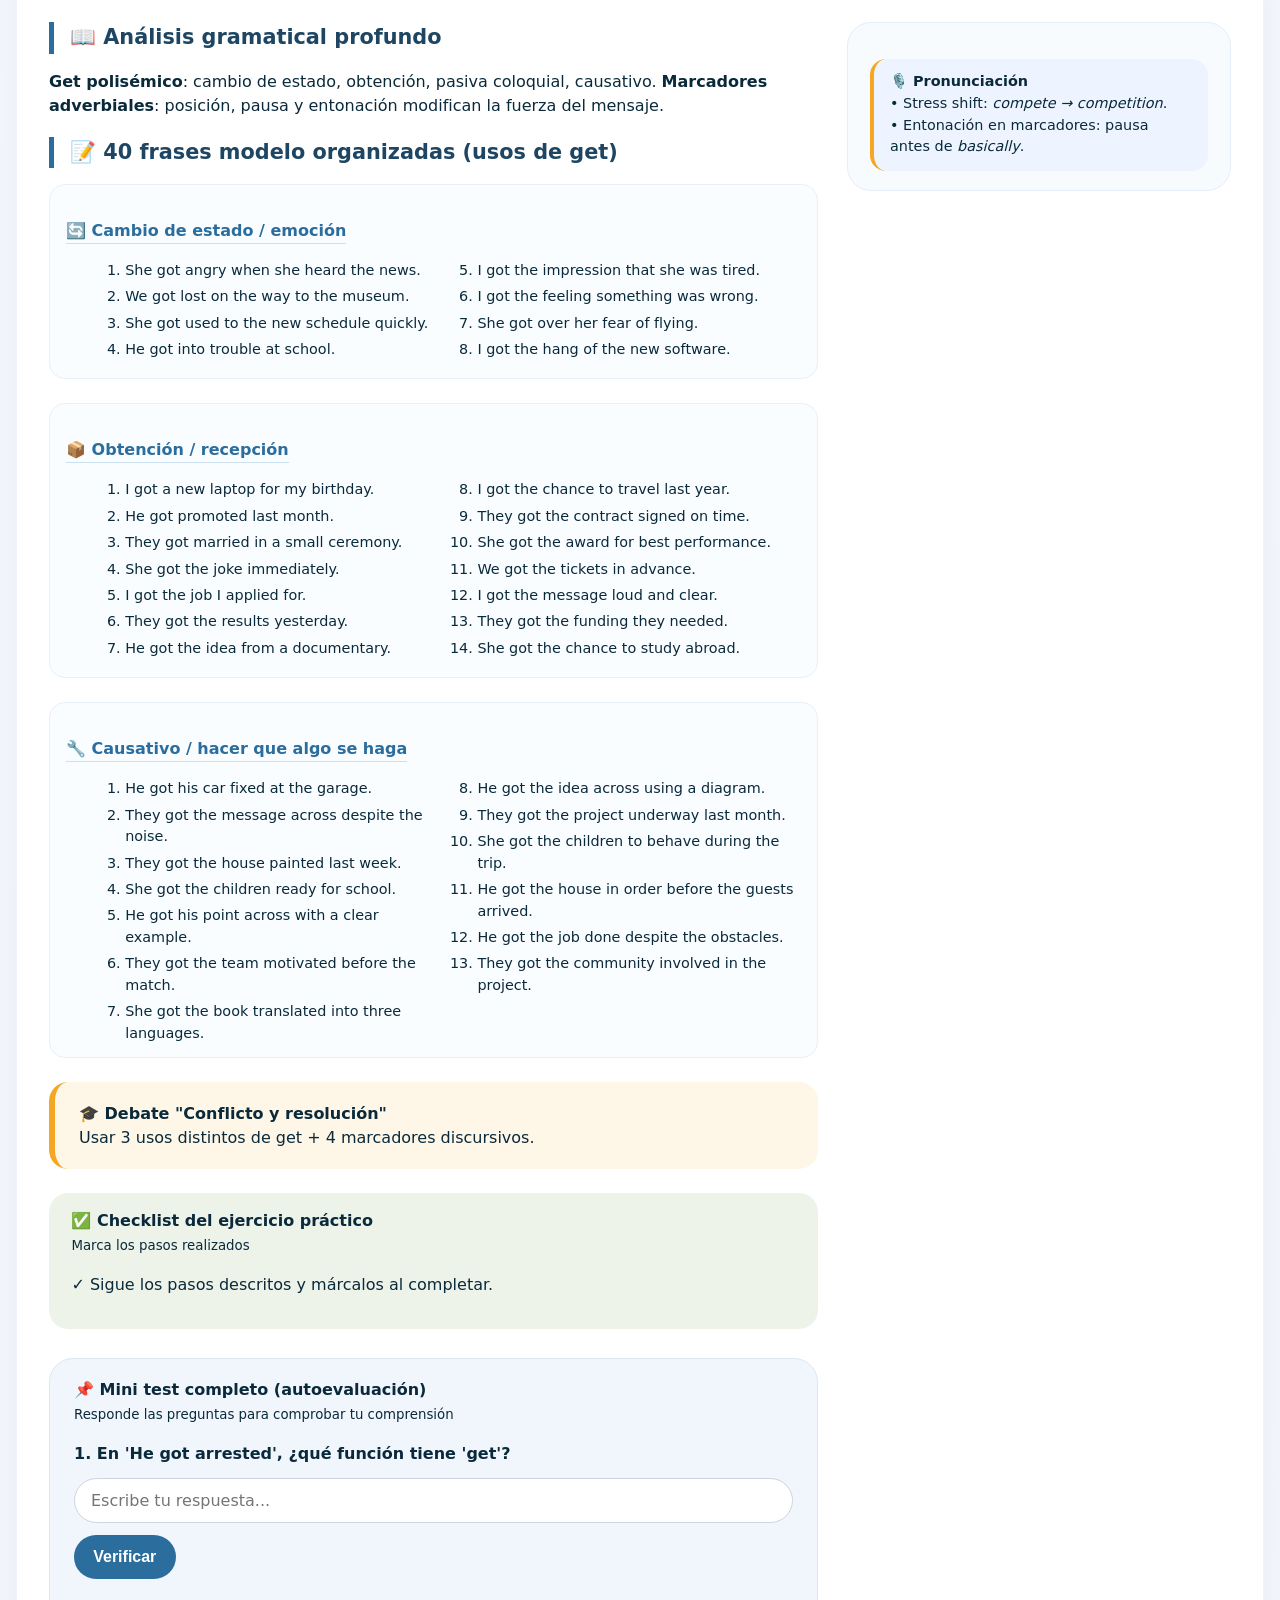
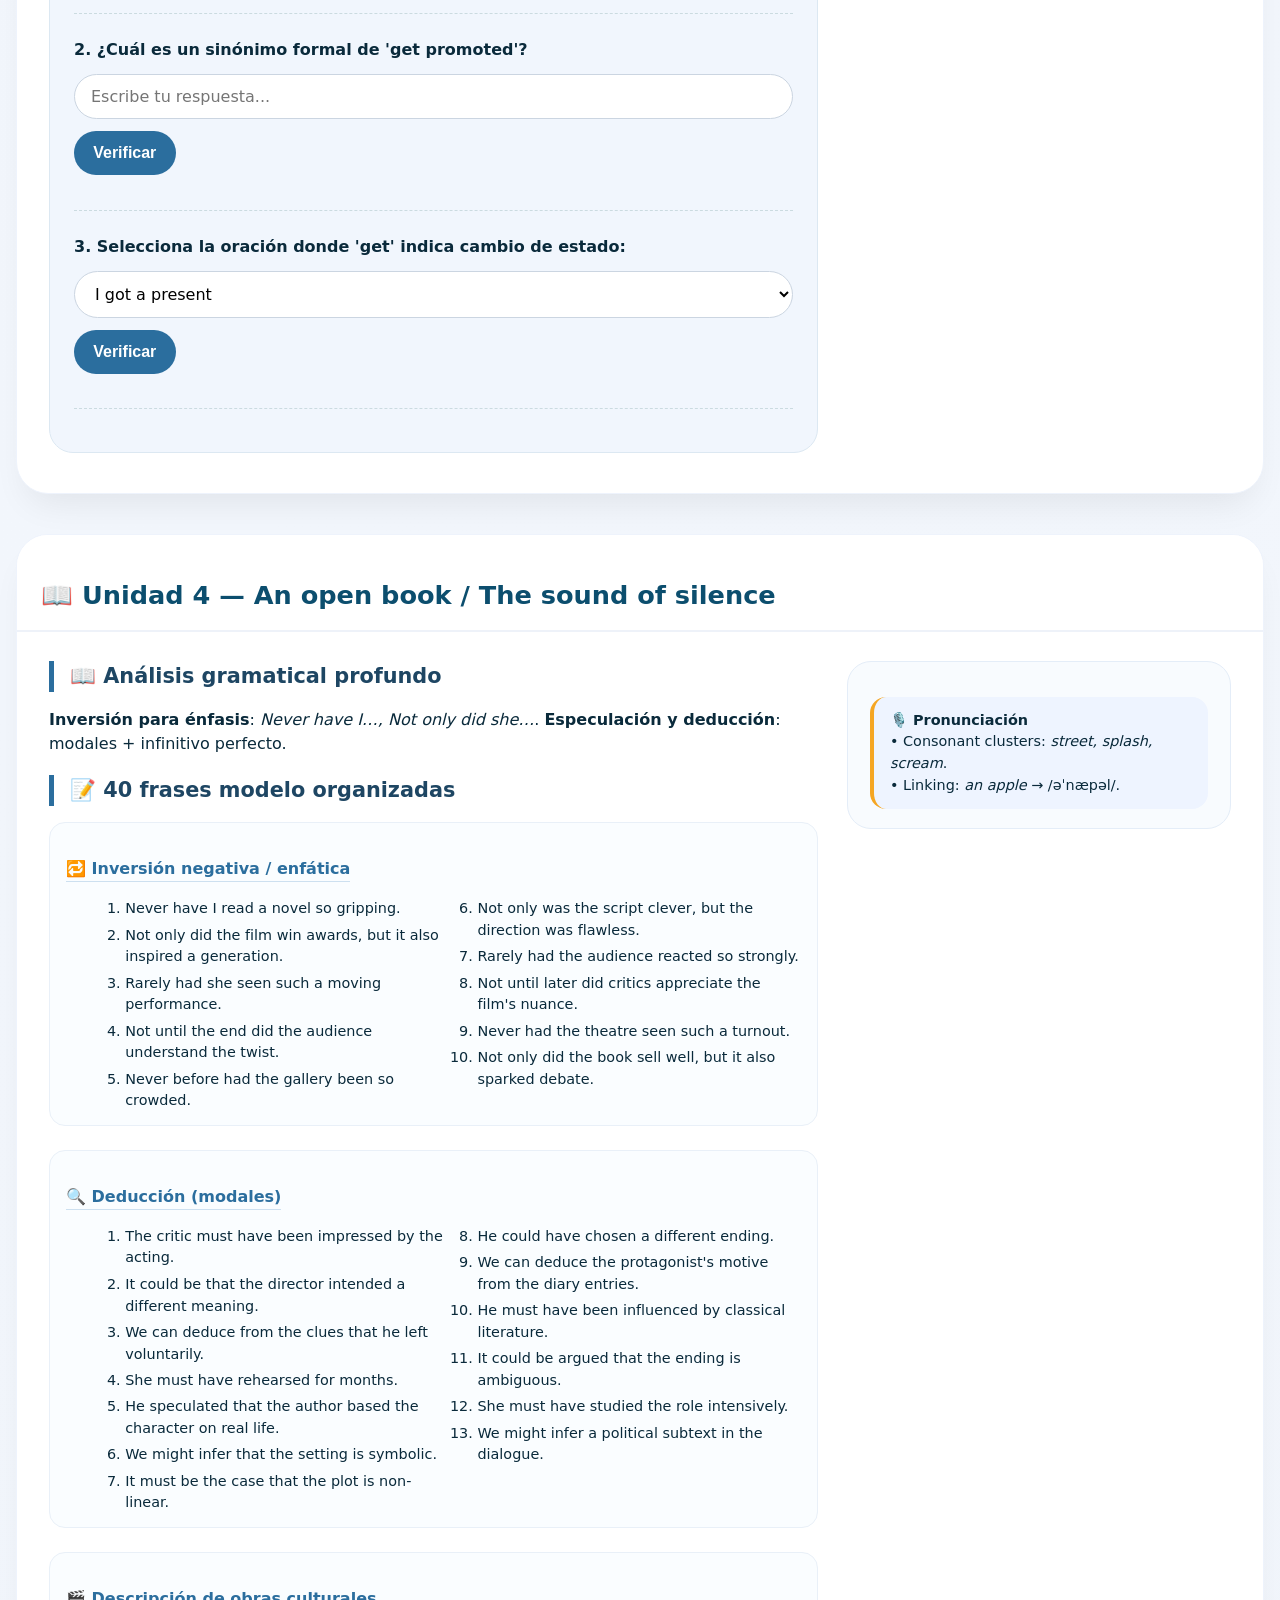
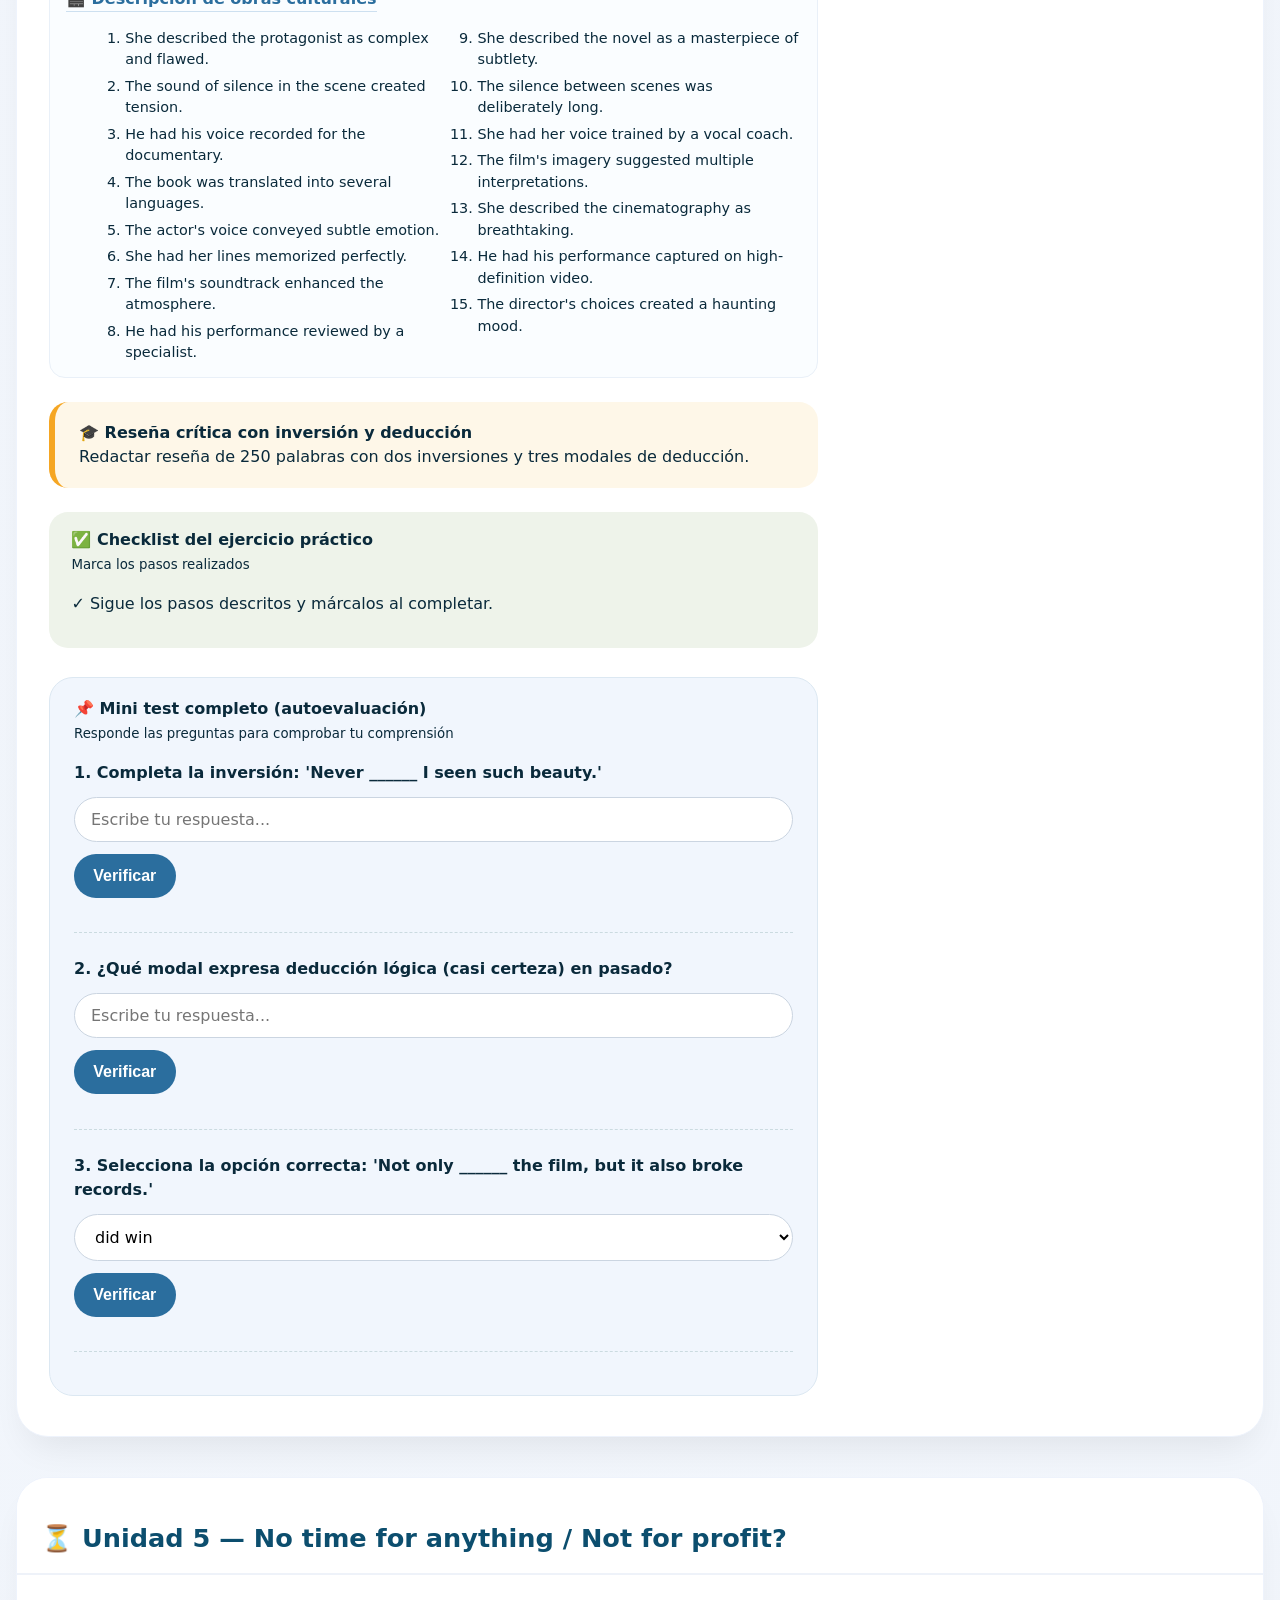
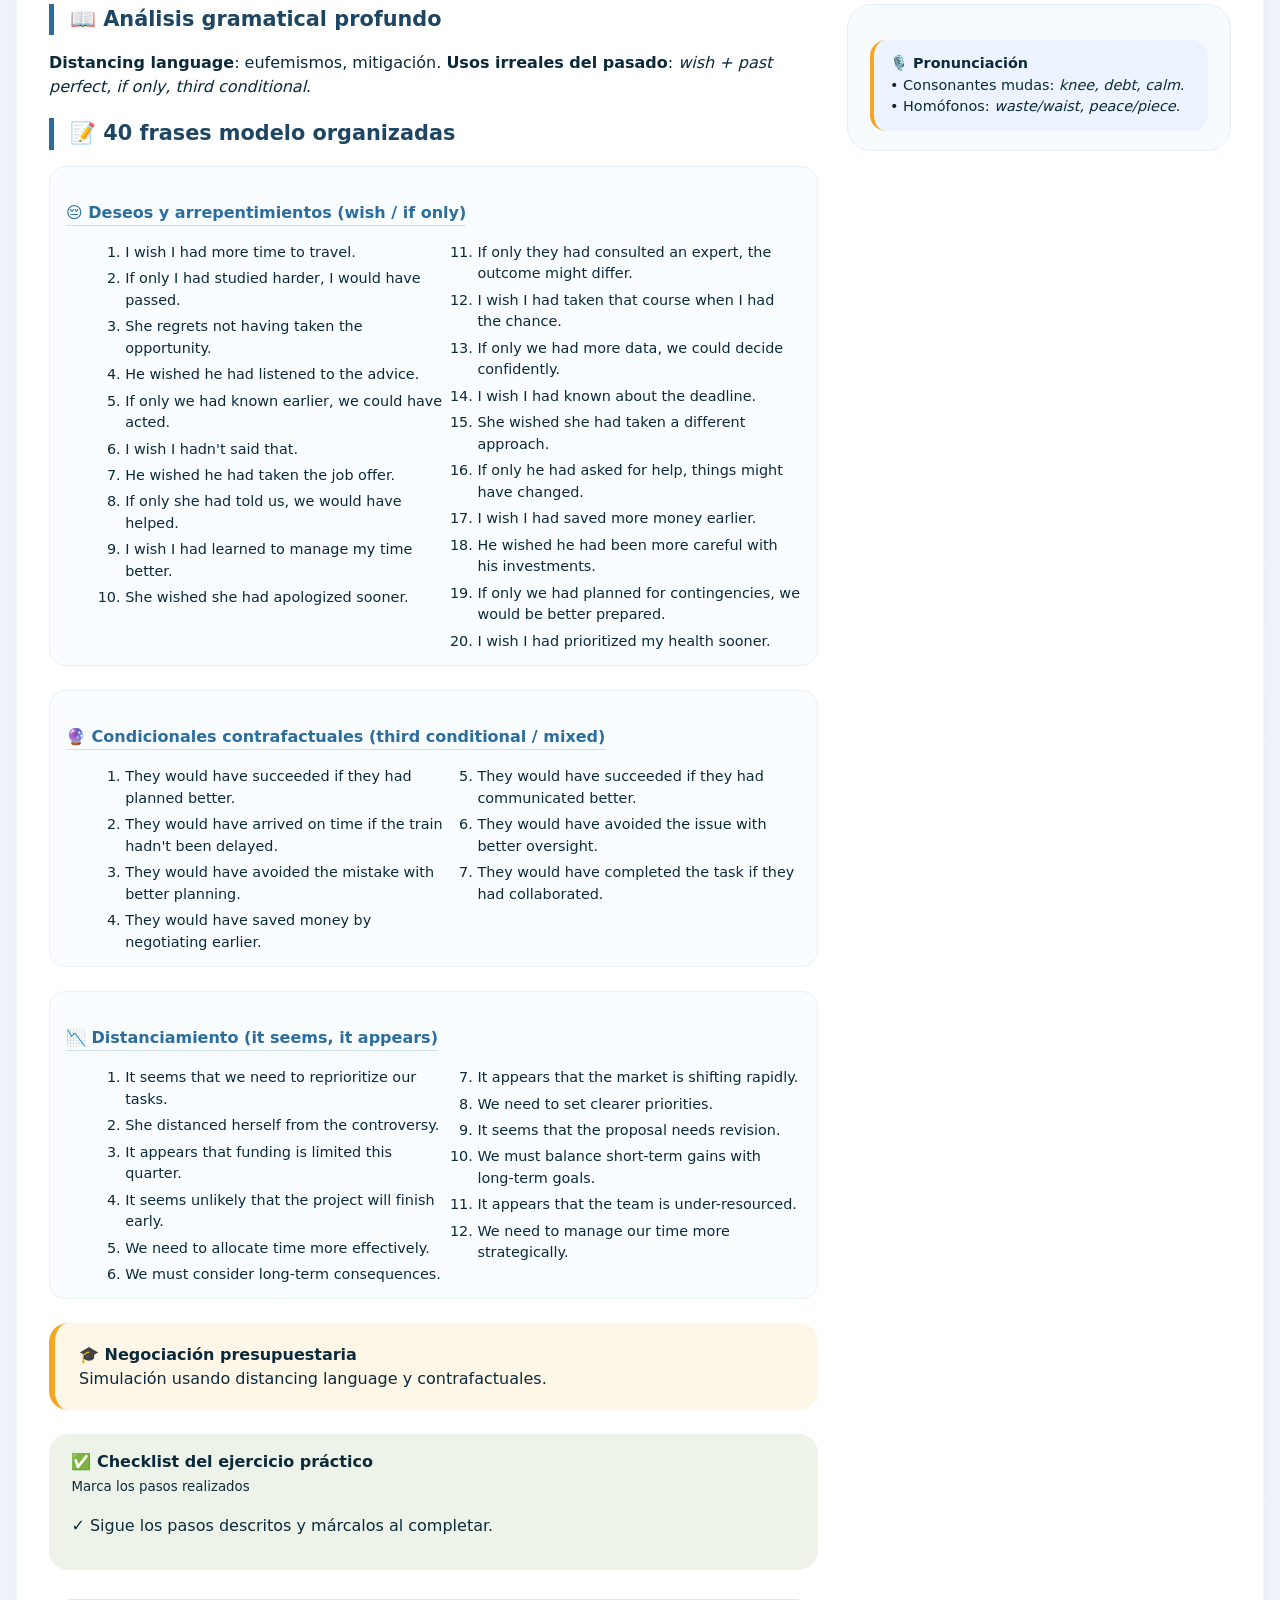
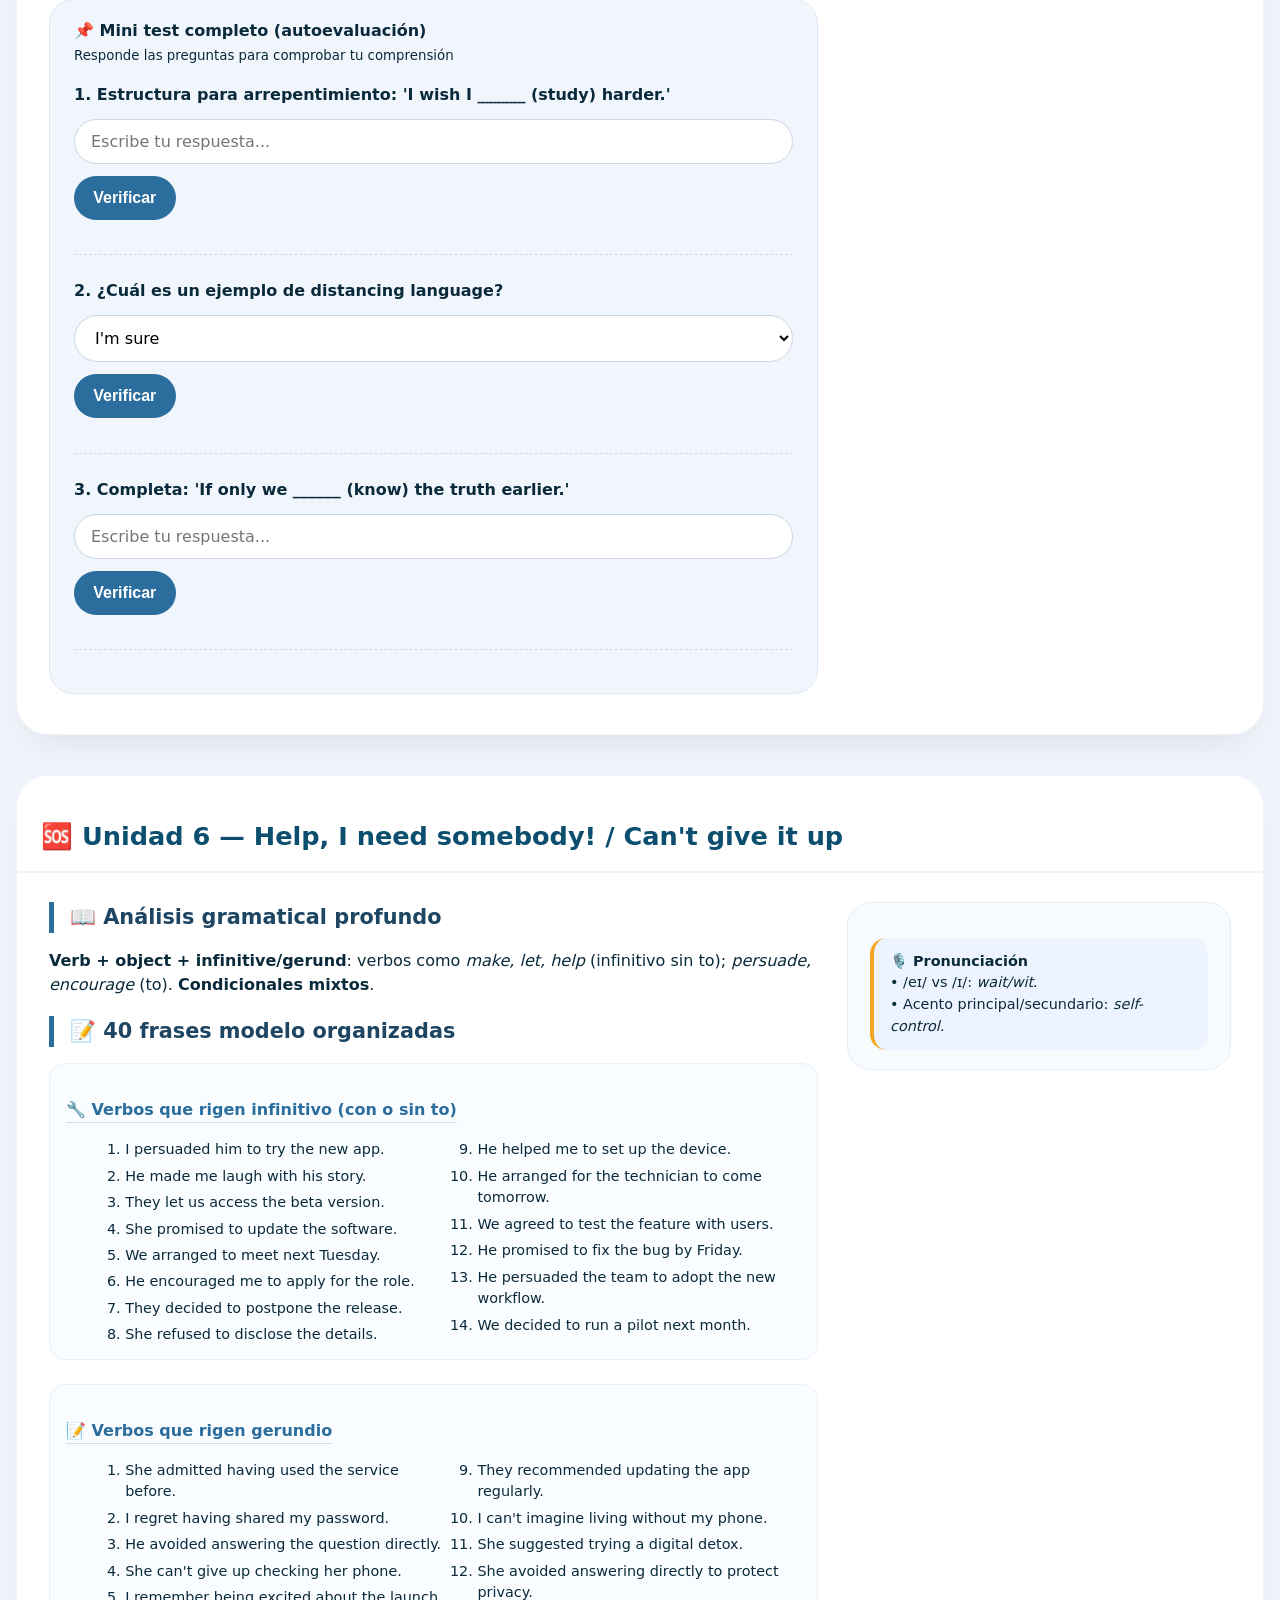
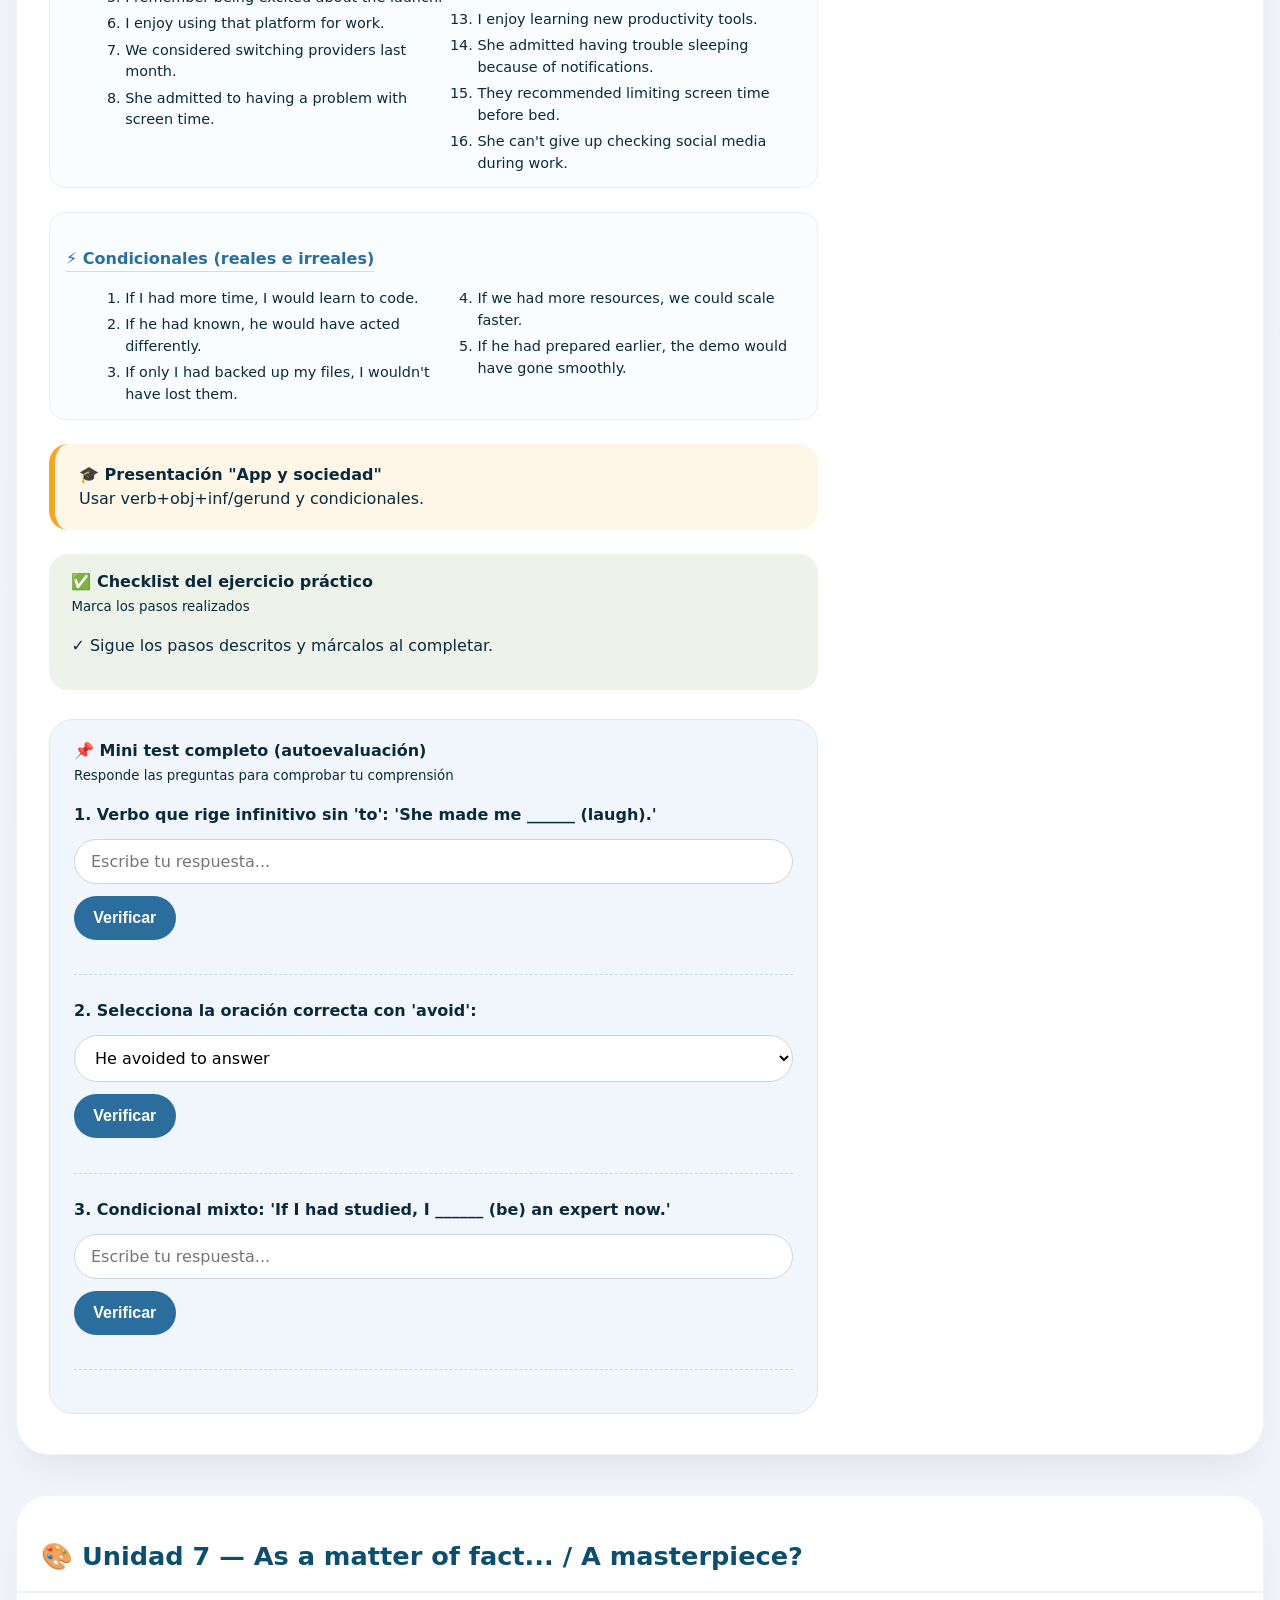
==== commit beb9059f: "Update libro - copia.html" ====
--- a/libro - copia.html
+++ b/libro - copia.html
@@ -2,15 +2,15 @@
 <html lang="es">
 <head>
   <meta charset="utf-8" />
-  <meta name="viewport" content="width=device-width, initial-scale=1, viewport-fit=cover" />
+  <meta name="viewport" content="width=device-width, initial-scale=1, viewport-fit=cover, user-scalable=yes" />
   <title>English File Advanced — Desglose completo + Frases por tiempos + Tests dinámicos</title>
   <style>
     /* --- MÓDULO DE PESTAÑAS PROFESIONALES --- */
 :root {
-    --tab-bg: #ffffff;          /* Color de fondo de pestaña inactiva */
-    --tab-hover: #f8fafc;      /* Color al pasar el mouse */
-    --tab-active: #3498db;     /* Color de la pestaña donde estás (Azul) */
-    --tab-text: #555555;       /* Color del texto */
+    --tab-bg: #ffffff;
+    --tab-hover: #f8fafc;
+    --tab-active: #3498db;
+    --tab-text: #555555;
 }
 
 .nav-tabs {
@@ -27,24 +27,16 @@
     top: 0;
     z-index: 1000;
     margin-bottom: 25px;
-
-    /* --- CONFIGURACIÓN DE SCROLL TOTAL --- */
     overflow-x: auto;
     overflow-y: hidden;
     -webkit-overflow-scrolling: touch;
-    
-    /* Esto asegura que si hay pocas pestañas se vean bien, 
-       pero si hay muchas, el scroll empiece desde el inicio */
-    justify-content: flex-start; 
-
-    /* Barra de scroll sutil para PC (para que sepa que hay más) */
+    justify-content: flex-start;
     scrollbar-width: thin;
     scrollbar-color: #cbd5e1 transparent;
 }
 
-/* Mejora visual de la barra en Chrome/Edge */
 .nav-tabs::-webkit-scrollbar {
-    height: 5px; /* Barra muy delgada abajo */
+    height: 5px;
 }
 
 .nav-tabs::-webkit-scrollbar-thumb {
@@ -52,21 +44,23 @@
     border-radius: 10px;
 }
 
-/* Estilo de los botones */
 .tab-link {
-    flex: 0 0 auto;       /* IMPORTANTE: Evita que se deformen */
-    white-space: nowrap;  /* Evita que el texto se parta */
+    flex: 0 0 auto;
+    white-space: nowrap;
     text-decoration: none;
-    color: #475569;       /* Gris profesional */
-    padding: 10px 18px;
-    border-radius: 12px;
-    font-size: 0.9rem;
+    color: #475569;
+    padding: 12px 20px;
+    border-radius: 40px;
+    font-size: 0.95rem;
     font-weight: 600;
     transition: all 0.2s ease;
     display: flex;
     align-items: center;
     gap: 8px;
-    background: #f1f5f9; /* Fondo suave para que resalte del nav-tabs */
+    background: #f1f5f9;
+    min-height: 44px;
+    cursor: pointer;
+    touch-action: manipulation;
 }
 
 .tab-link:hover {
@@ -75,25 +69,19 @@
 }
 
 .tab-link.active {
-    background: #3498db; /* Tu azul principal */
+    background: #3498db;
     color: white !important;
     box-shadow: 0 4px 12px rgba(52, 152, 219, 0.3);
 }
 
-/* --- AJUSTE PARA PC --- */
 @media (min-width: 1024px) {
     .nav-tabs {
-        /* En pantallas grandes, damos un poco más de aire */
         padding: 15px 30px;
         gap: 15px;
-        /* Si quieres que se centren SOLO cuando caben: */
-        justify-content: center; 
-    }
-    
-    /* Si el contenido excede el ancho, justify-content: center 
-       puede ocultar el inicio. Para evitarlo, usamos: */
-    .nav-tabs:has(> :nth-child(6)) { 
-        justify-content: flex-start; 
+        justify-content: center;
+    }
+    .nav-tabs:has(> :nth-child(6)) {
+        justify-content: flex-start;
     }
 }
 
@@ -101,8 +89,9 @@
       font-family: 'Inter', system-ui, -apple-system, 'Segoe UI', Roboto, Helvetica, sans-serif;
       background: linear-gradient(145deg, #f4f8fe 0%, #eef2f8 100%);
       color: #0a2a3b;
-      padding: 2rem 1.5rem;
+      padding: 1rem;
       line-height: 1.5;
+      margin: 0;
     }
 
     .container {
@@ -114,14 +103,14 @@
       background: rgba(255,255,255,0.85);
       backdrop-filter: blur(8px);
       border-radius: 2rem;
-      padding: 1.8rem 2.2rem;
+      padding: 1.2rem 1.5rem;
       margin-bottom: 2rem;
       box-shadow: 0 12px 28px -8px rgba(0,0,0,0.05);
       border: 1px solid rgba(255,255,255,0.7);
     }
 
     .hero h1 {
-      font-size: 2rem;
+      font-size: 1.8rem;
       font-weight: 800;
       background: linear-gradient(135deg, #1e3c72, #2b5f8a);
       background-clip: text;
@@ -146,7 +135,7 @@
 
     .nav-pills a {
       background: white;
-      padding: 0.4rem 1.2rem;
+      padding: 0.6rem 1.2rem;
       border-radius: 40px;
       text-decoration: none;
       font-weight: 600;
@@ -155,6 +144,10 @@
       box-shadow: 0 1px 2px rgba(0,0,0,0.05);
       transition: all 0.2s;
       border: 1px solid #e2edff;
+      min-height: 44px;
+      display: inline-flex;
+      align-items: center;
+      touch-action: manipulation;
     }
 
     .nav-pills a:hover {
@@ -174,12 +167,12 @@
 
     .unit-header {
       background: #ffffff;
-      padding: 1.5rem 2rem 0.8rem 2rem;
+      padding: 1.2rem 1.5rem 0.8rem 1.5rem;
       border-bottom: 2px solid #eef2f9;
     }
 
     .unit-header h2 {
-      font-size: 1.8rem;
+      font-size: 1.6rem;
       font-weight: 700;
       color: #0c4e6e;
       margin-bottom: 0.2rem;
@@ -195,7 +188,8 @@
     @media (max-width: 880px) {
       .grid-2col {
         grid-template-columns: 1fr;
-        padding: 1.5rem;
+        padding: 1.2rem;
+        gap: 1.2rem;
       }
     }
 
@@ -212,7 +206,6 @@
       margin-top: 0;
     }
 
-    /* Estilos para las secciones de frases modelo organizadas */
     .model-group {
       margin: 1rem 0 1.5rem 0;
       background: #fafdff;
@@ -280,41 +273,48 @@
     }
 
     .quiz-question {
-      margin-bottom: 1.2rem;
+      margin-bottom: 1.5rem;
       padding-bottom: 0.8rem;
       border-bottom: 1px dashed #cbdbe0;
     }
 
     .quiz-question p {
       font-weight: 600;
-      margin-bottom: 0.5rem;
+      margin-bottom: 0.75rem;
     }
 
     .quiz-input, .quiz-select {
       width: 100%;
-      max-width: 280px;
-      padding: 0.5rem 0.8rem;
+      max-width: 100%;
+      padding: 0.75rem 1rem;
       border-radius: 60px;
       border: 1px solid #cbd5e1;
       background: white;
       font-family: inherit;
-      margin-right: 0.8rem;
+      font-size: 1rem;
+      margin-bottom: 0.75rem;
+      box-sizing: border-box;
     }
 
     .quiz-check {
       background: #2b6e9e;
       color: white;
       border: none;
-      padding: 0.5rem 1.2rem;
-      border-radius: 40px;
+      padding: 0.75rem 1.2rem;
+      border-radius: 60px;
       font-weight: 600;
       cursor: pointer;
       transition: 0.1s;
+      font-size: 1rem;
+      min-height: 44px;
+      touch-action: manipulation;
+      width: auto;
+      display: inline-block;
     }
 
     .quiz-feedback {
-      margin-top: 0.5rem;
-      font-size: 0.85rem;
+      margin-top: 0.75rem;
+      font-size: 0.9rem;
       padding: 0.3rem 0;
     }
 
@@ -333,12 +333,19 @@
     }
     .checklist-item {
       display: flex;
-      align-items: center;
-      gap: 0.6rem;
-      margin: 0.6rem 0;
+      align-items: flex-start;
+      gap: 0.8rem;
+      margin: 0.8rem 0;
     }
     .checklist-item label {
       font-size: 0.9rem;
+      line-height: 1.4;
+    }
+    .checklist-item input {
+      margin-top: 0.2rem;
+      width: 20px;
+      height: 20px;
+      flex-shrink: 0;
     }
 
     footer {
@@ -348,6 +355,90 @@
       color: #4a627a;
       font-size: 0.85rem;
       border-top: 1px solid #dce5f0;
+    }
+
+    /* --- MEJORAS PARA MÓVIL --- */
+    @media (max-width: 640px) {
+      body {
+        padding: 0.75rem;
+      }
+      .hero {
+        padding: 1rem;
+      }
+      .hero h1 {
+        font-size: 1.5rem;
+      }
+      .unit-header h2 {
+        font-size: 1.4rem;
+      }
+      .model-list {
+        columns: 1;
+        margin-left: 1rem;
+      }
+      .quiz-input, .quiz-select {
+        font-size: 16px; /* evita zoom en iOS */
+      }
+      .quiz-check {
+        width: 100%;
+        text-align: center;
+        margin-top: 0.25rem;
+      }
+      .nav-pills a {
+        font-size: 0.75rem;
+        padding: 0.5rem 1rem;
+      }
+      .tab-link {
+        padding: 10px 16px;
+        font-size: 0.85rem;
+      }
+      .grid-2col {
+        padding: 1rem;
+      }
+      .exercise-box, .interactive-quiz, .checklist-interactive {
+        padding: 1rem;
+      }
+      .sidebar {
+        padding: 1rem;
+      }
+      .pronunciation-tip {
+        font-size: 0.85rem;
+      }
+      .model-group h4 {
+        font-size: 0.95rem;
+      }
+      .checklist-item label {
+        font-size: 0.85rem;
+      }
+    }
+
+    /* Ajustes para pantallas muy pequeñas */
+    @media (max-width: 480px) {
+      .nav-tabs {
+        gap: 6px;
+        padding: 10px 12px;
+      }
+      .tab-link {
+        padding: 8px 14px;
+        font-size: 0.8rem;
+      }
+      .container {
+        padding: 0;
+      }
+      .unit-header {
+        padding: 1rem;
+      }
+      .main-content h3 {
+        font-size: 1.2rem;
+      }
+    }
+
+    /* Mejora de área táctil para todos los botones */
+    button, .quiz-check, .tab-link, .nav-pills a, .quiz-input, .quiz-select {
+      touch-action: manipulation;
+    }
+    button:focus, .quiz-check:focus, .tab-link:focus {
+      outline: 2px solid #3498db;
+      outline-offset: 2px;
     }
   </style>
 </head>
@@ -371,7 +462,7 @@
 
   <div class="nav-pills" id="dynamicToc"></div>
 
-  <!-- ================= UNIDAD 1 (con frases organizadas por tiempos) ================= -->
+  <!-- ================= UNIDAD 1 ================= -->
   <section id="unit1" class="unit-card">
     <div class="unit-header"><h2>📌 Unidad 1 — We are family / A job for life?</h2></div>
     <div class="grid-2col">
@@ -413,7 +504,7 @@
     </div>
   </section>
 
-  <!-- UNIDAD 2 (frases organizadas por pasado habitual vs puntual) -->
+  <!-- UNIDAD 2 -->
   <section id="unit2" class="unit-card">
     <div class="unit-header"><h2>🧠 Unidad 2 — Do you remember...? / On the tip of my tongue</h2></div>
     <div class="grid-2col">
@@ -433,7 +524,7 @@
     </div>
   </section>
 
-  <!-- UNIDAD 3 (get y marcadores) -->
+  <!-- UNIDAD 3 -->
   <section id="unit3" class="unit-card">
     <div class="unit-header"><h2>❤️ Unidad 3 — A love-hate relationship / Dramatic licence</h2></div>
     <div class="grid-2col">
@@ -450,7 +541,7 @@
     </div>
   </section>
 
-  <!-- UNIDAD 4 (inversión y deducción) -->
+  <!-- UNIDAD 4 -->
   <section id="unit4" class="unit-card">
     <div class="unit-header"><h2>📖 Unidad 4 — An open book / The sound of silence</h2></div>
     <div class="grid-2col">
@@ -467,7 +558,7 @@
     </div>
   </section>
 
-  <!-- UNIDAD 5 (distanciamiento y unreal past) -->
+  <!-- UNIDAD 5 -->
   <section id="unit5" class="unit-card">
     <div class="unit-header"><h2>⏳ Unidad 5 — No time for anything / Not for profit?</h2></div>
     <div class="grid-2col">
@@ -484,7 +575,7 @@
     </div>
   </section>
 
-  <!-- UNIDAD 6 (verb + object + infinitive/gerund, condicionales) -->
+  <!-- UNIDAD 6 -->
   <section id="unit6" class="unit-card">
     <div class="unit-header"><h2>🆘 Unidad 6 — Help, I need somebody! / Can't give it up</h2></div>
     <div class="grid-2col">
@@ -501,7 +592,7 @@
     </div>
   </section>
 
-  <!-- UNIDAD 7 (permiso, obligación, verbos de percepción) -->
+  <!-- UNIDAD 7 -->
   <section id="unit7" class="unit-card">
     <div class="unit-header"><h2>🎨 Unidad 7 — As a matter of fact... / A masterpiece?</h2></div>
     <div class="grid-2col">
@@ -517,7 +608,7 @@
     </div>
   </section>
 
-  <!-- UNIDAD 8 (gerundios/infinitivos, futuro) -->
+  <!-- UNIDAD 8 -->
   <section id="unit8" class="unit-card">
     <div class="unit-header"><h2>🏥 Unidad 8 — The best medicine? / A 'must-see' attraction</h2></div>
     <div class="grid-2col">
@@ -533,7 +624,7 @@
     </div>
   </section>
 
-  <!-- UNIDAD 9 (elipsis, formas compuestas, cocina) -->
+  <!-- UNIDAD 9 -->
   <section id="unit9" class="unit-card">
     <div class="unit-header"><h2>🐾 Unidad 9 — Pet hates / How to cook, how to eat</h2></div>
     <div class="grid-2col">
@@ -548,7 +639,7 @@
     </div>
   </section>
 
-  <!-- UNIDAD 10 (relative clauses, cleft sentences) -->
+  <!-- UNIDAD 10 -->
   <section id="unit10" class="unit-card">
     <div class="unit-header"><h2>🏁 Unidad 10 — On your marks, set, go! / No direction home</h2></div>
     <div class="grid-2col">
